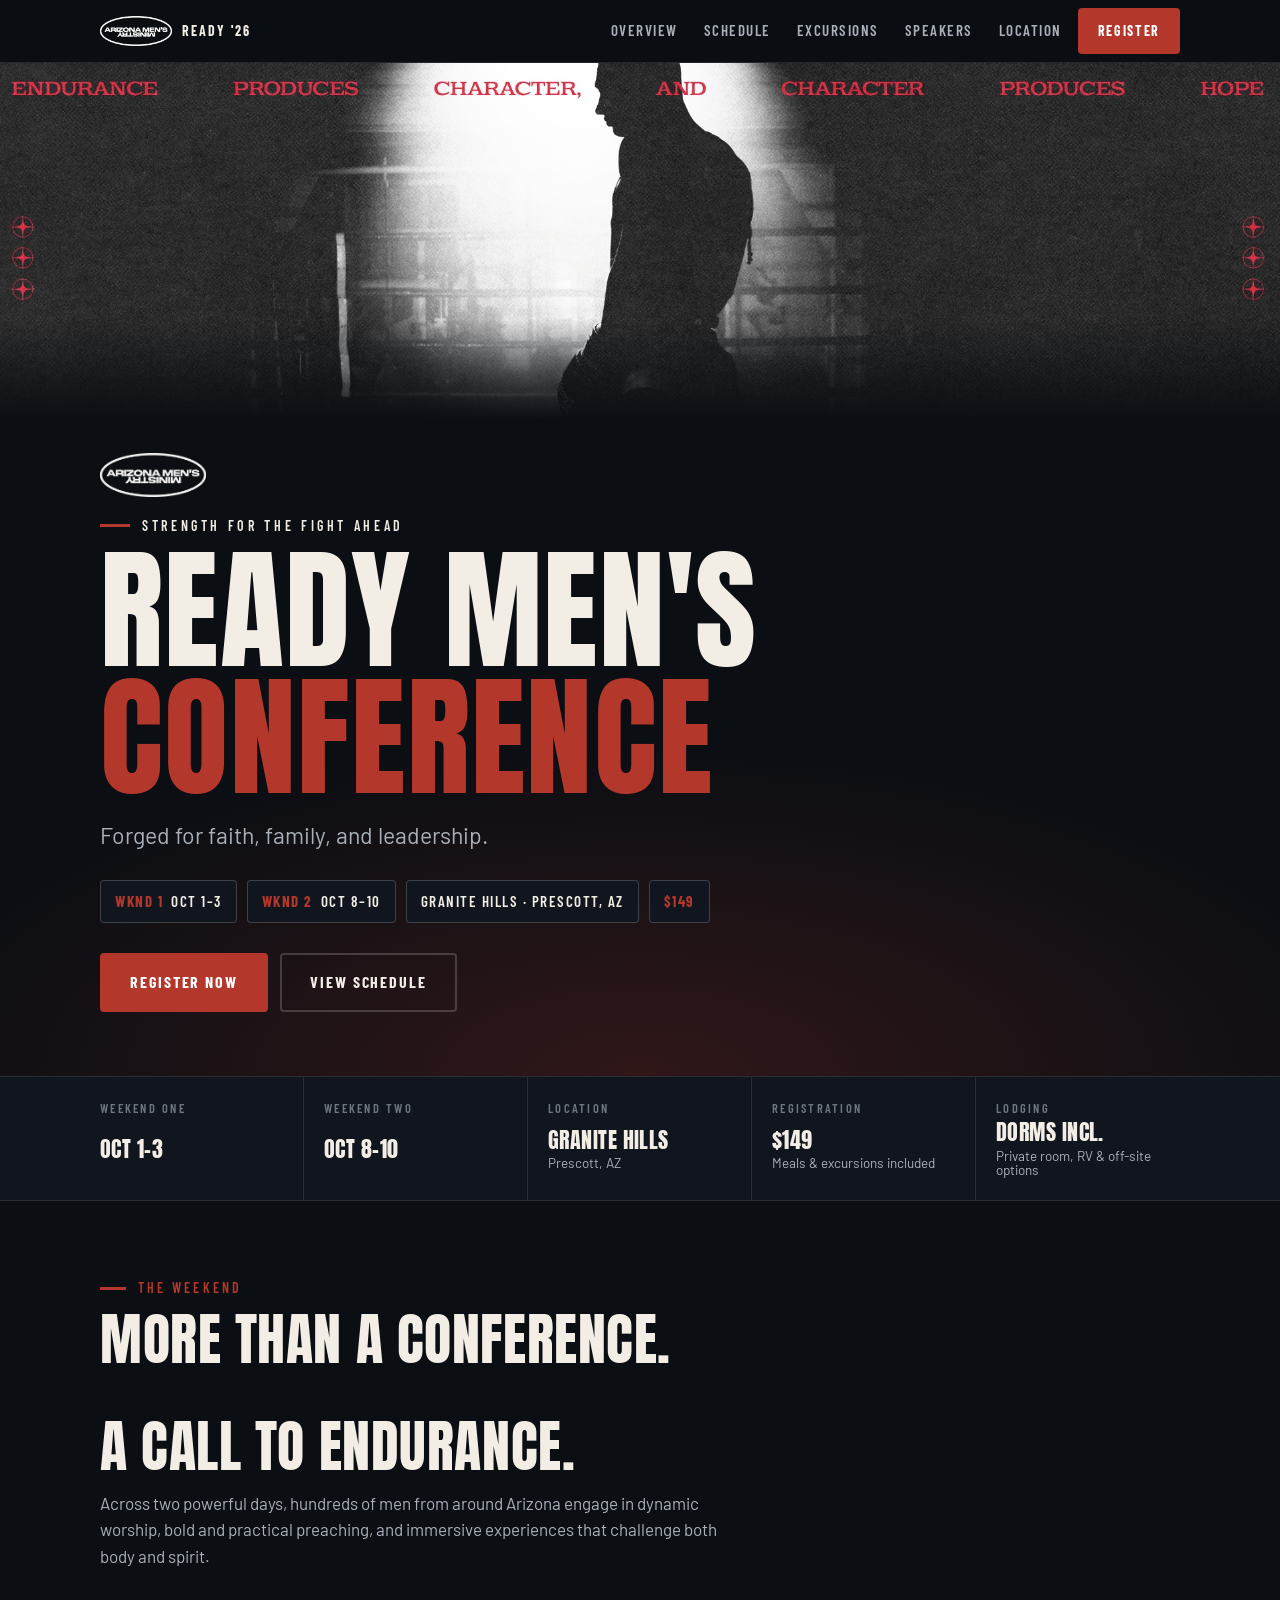
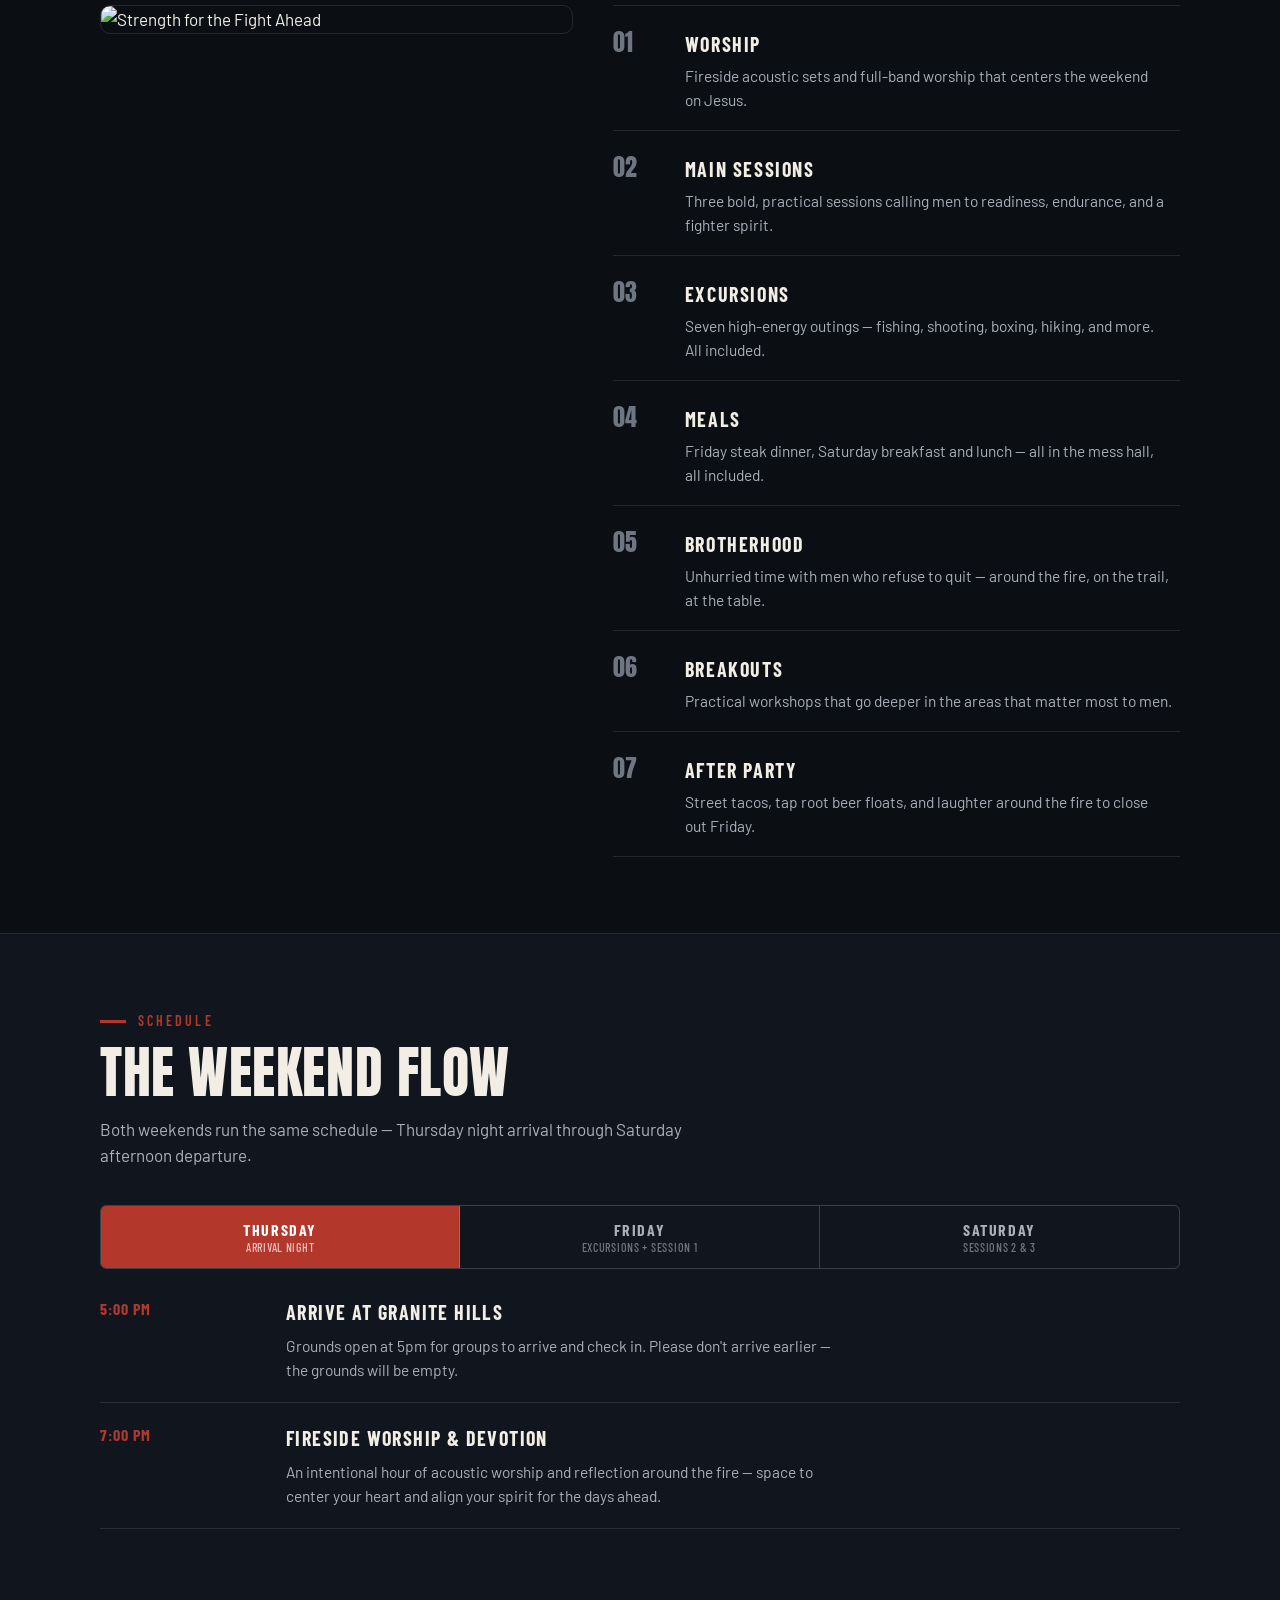
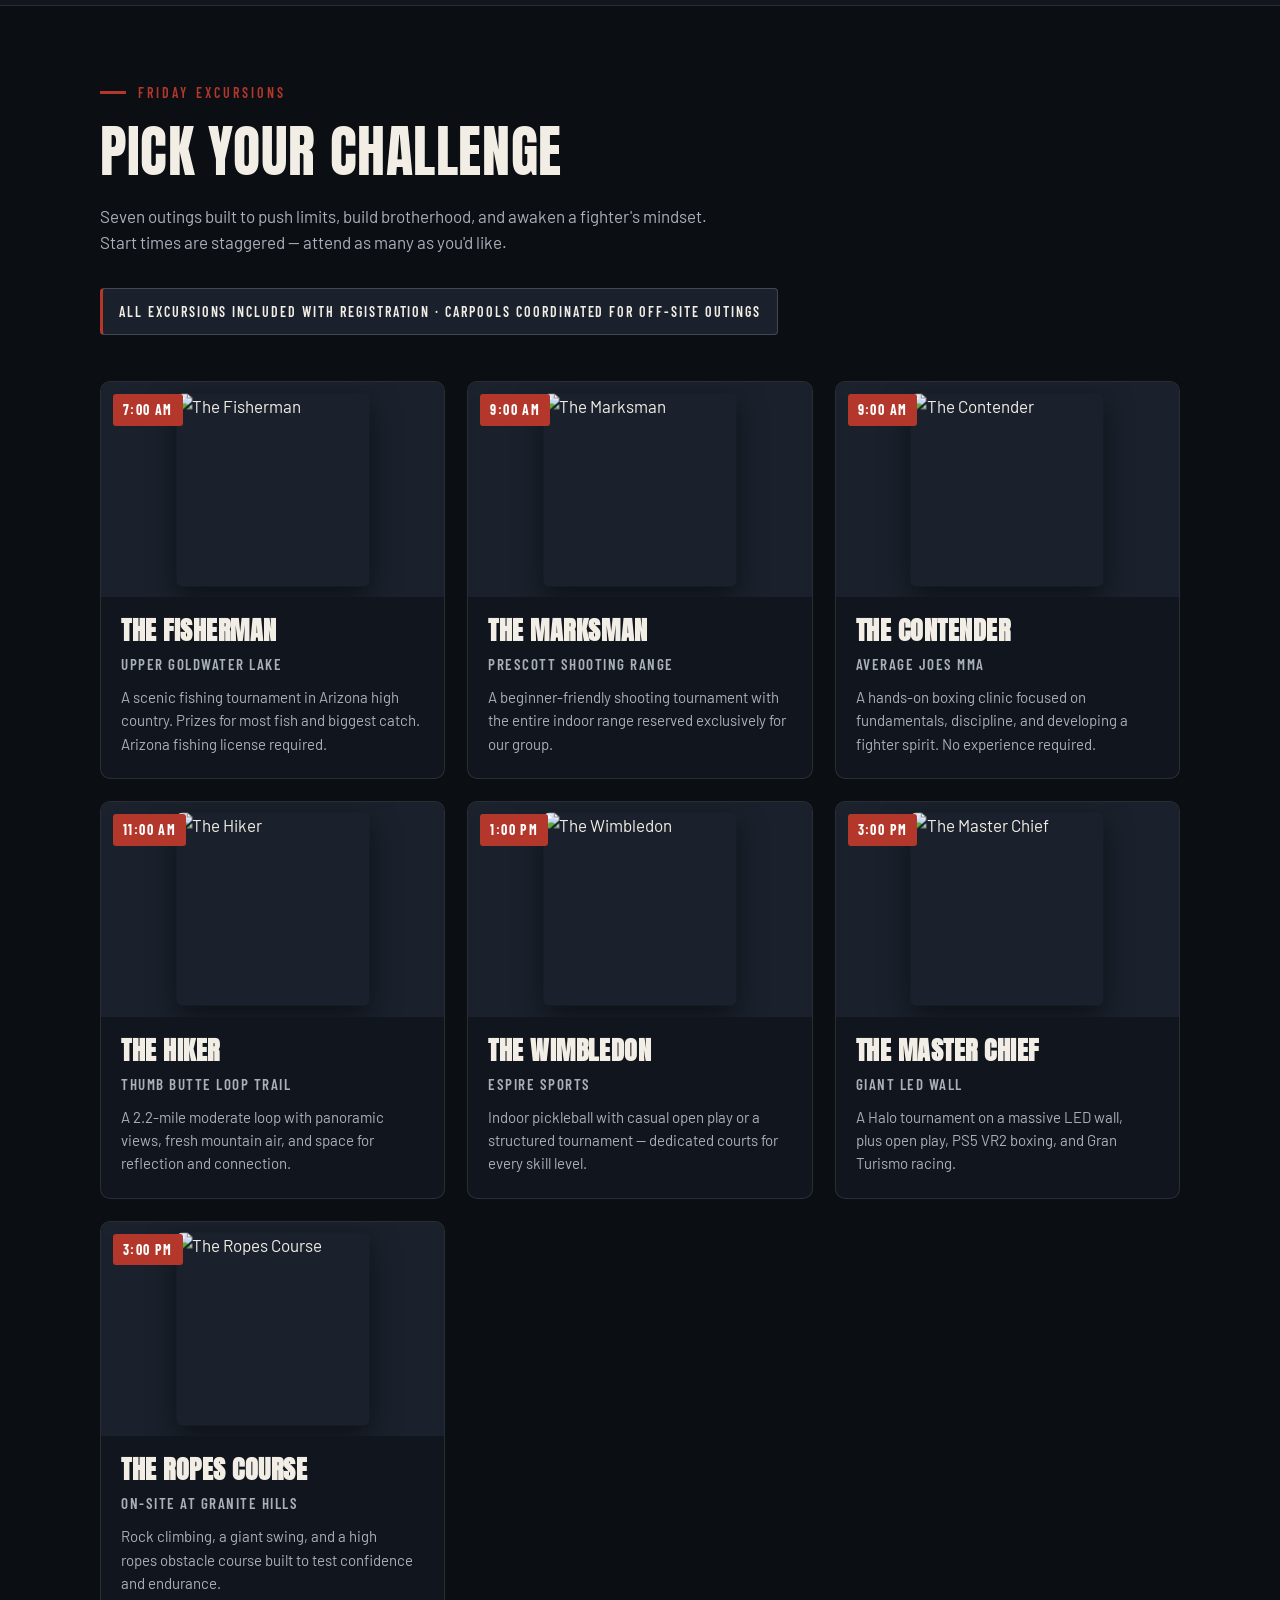
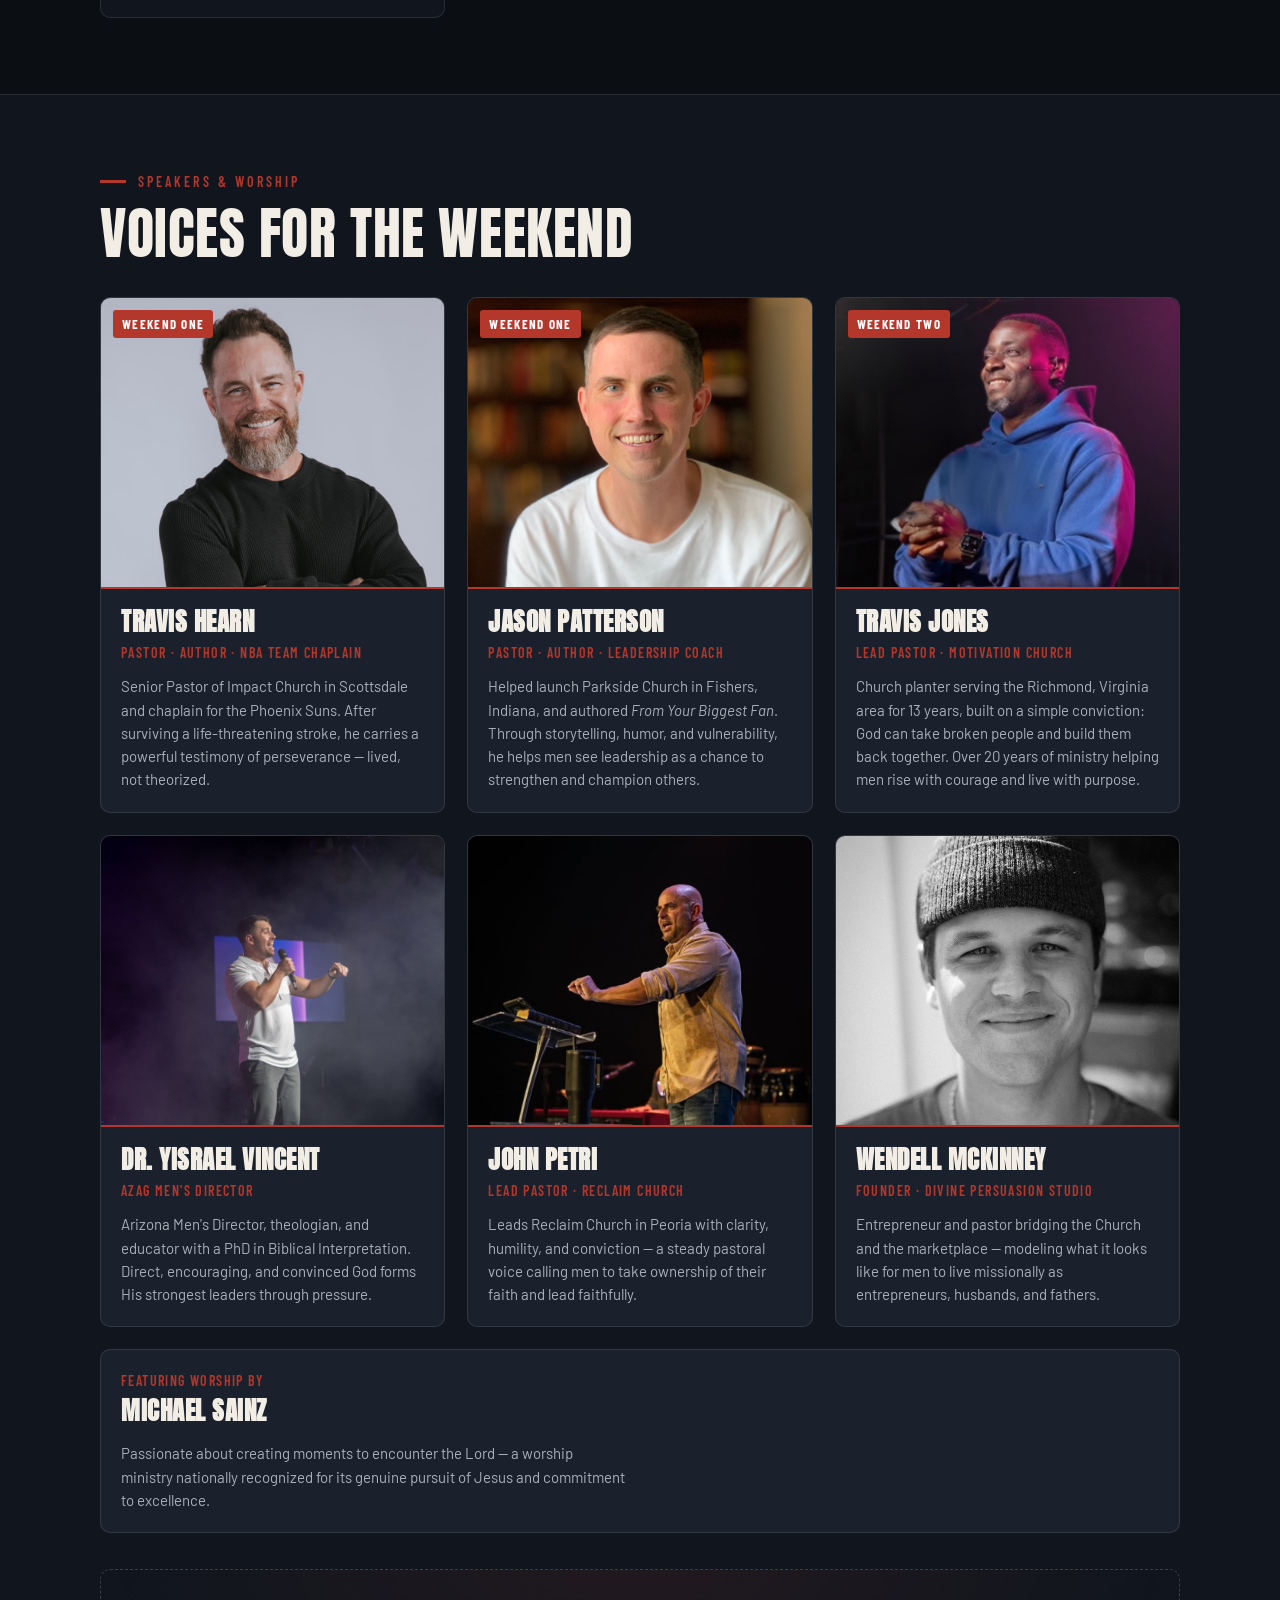
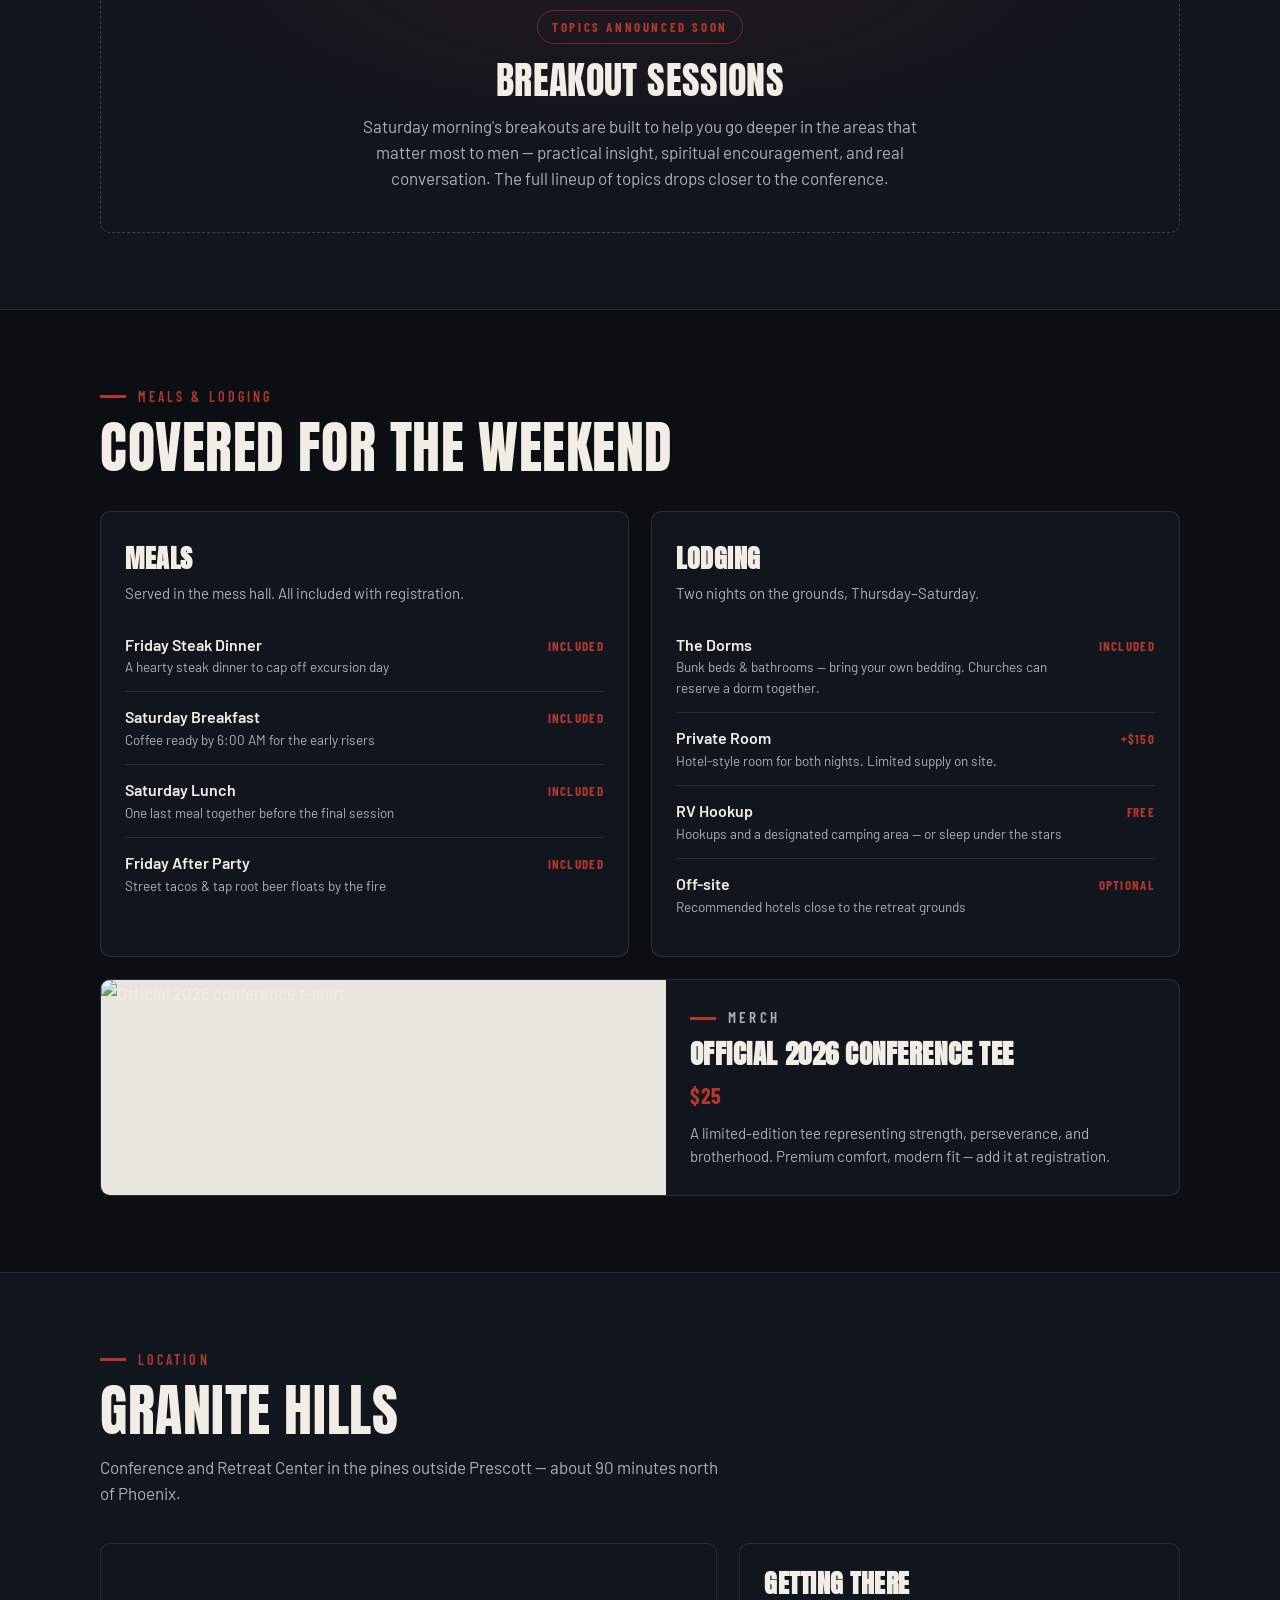
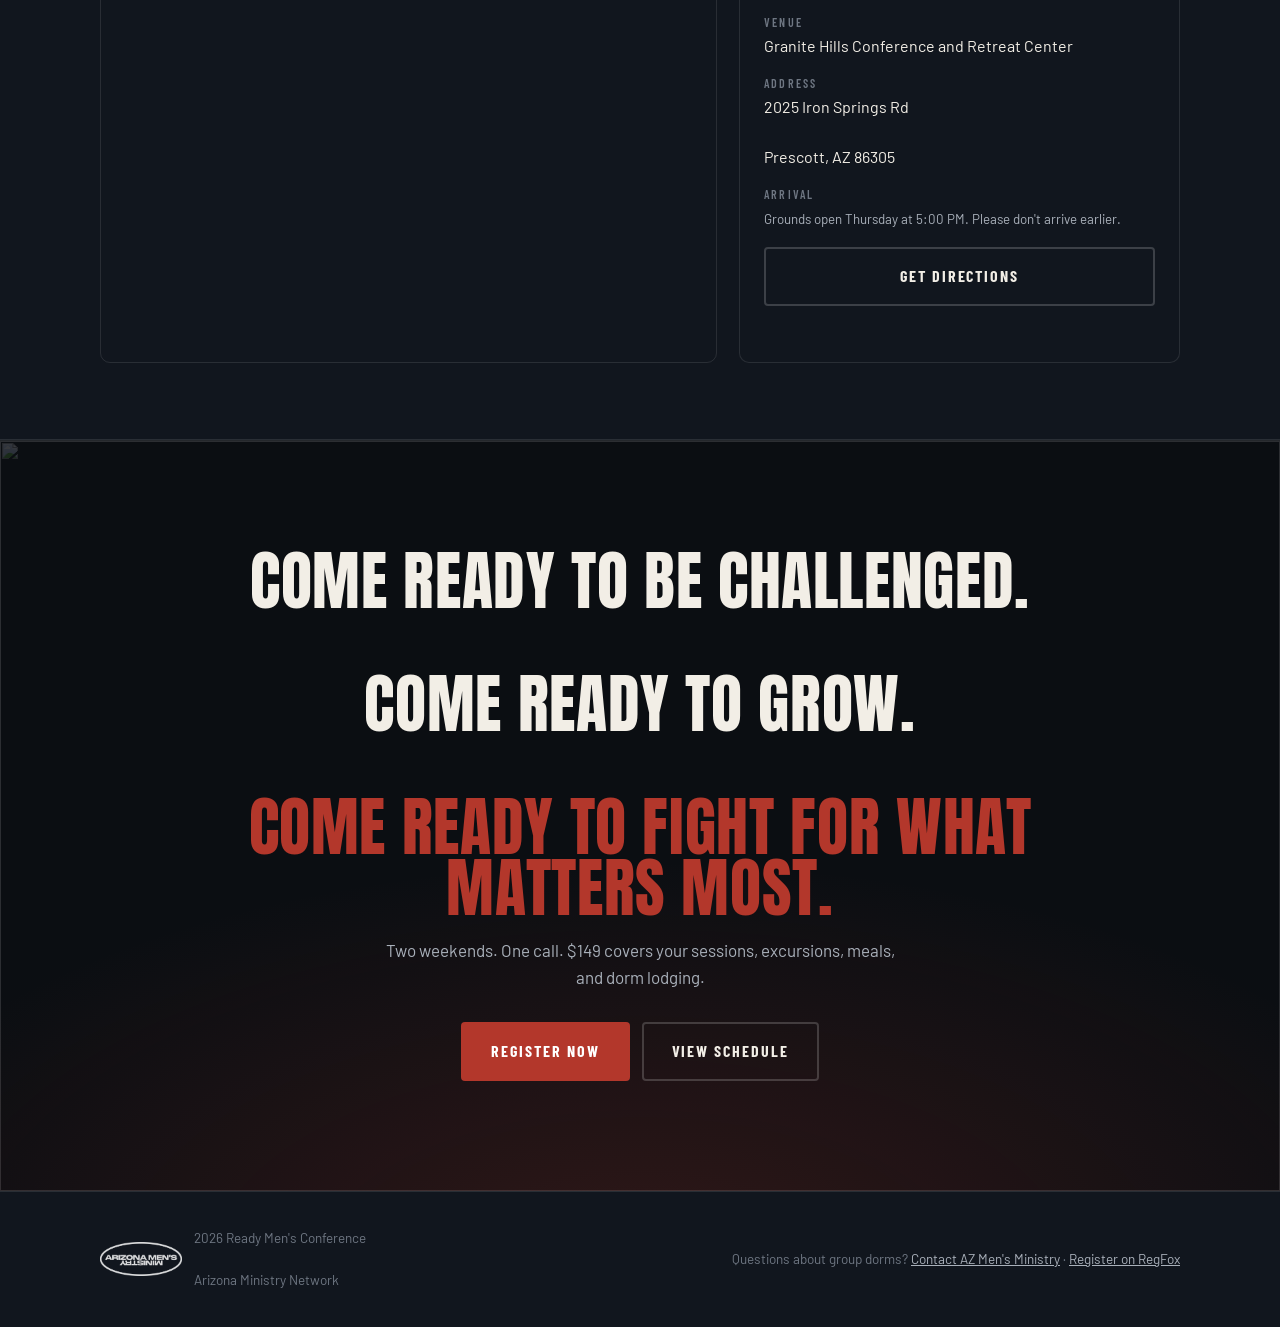
==== index.html @ edfcd1a0 "2026 Ready Men's Conference landing page Co-Authored-By: Claude Fable 5 <noreply@anthropic.com>" ====
<!DOCTYPE html>
<html lang="en" data-display="anton" data-hero="center">
<head>
<meta charset="UTF-8"></meta>
<meta name="viewport" content="width=device-width, initial-scale=1.0"></meta>
<title>2026 Ready Men's Conference</title>
<meta name="description" content="2026 Ready Men's Conference — Forged for faith, family, and leadership. Two weekends at Granite Hills, Prescott AZ: Oct 1–3 and Oct 8–10. $149 covers sessions, excursions, meals, and dorm lodging."></meta>
<meta property="og:title" content="2026 Ready Men's Conference"></meta>
<meta property="og:description" content="Forged for faith, family, and leadership. Two weekends at Granite Hills, Prescott AZ: Oct 1–3 and Oct 8–10. Register for $149."></meta>
<meta property="og:type" content="website"></meta>
<meta property="og:image" content="https://amsyv-ctrl.github.io/ready-conference/assets/hero-slim.jpg"></meta>
<link rel="preconnect" href="https://fonts.googleapis.com"></link>
<link rel="preconnect" href="https://fonts.gstatic.com" crossorigin="anonymous"></link>
<link href="https://fonts.googleapis.com/css2?family=Anton&amp;family=Archivo+Black&amp;family=Barlow:wght@400;500;600;700&amp;family=Barlow+Condensed:wght@500;600;700&amp;display=swap" rel="stylesheet"></link>
<link rel="stylesheet" href="ready.css"></link>
</head>
<body>

<!-- ============ STICKY NAV ============ -->
<header class="nav" id="topnav" data-screen-label="Navigation">
  <div class="nav-inner">
    <a class="nav-brand" href="#top">
      <img src="assets/azmm-logo.png" alt="Arizona Men's Ministry"></img>
      <span>Ready '26</span>
    </a>
    <nav class="nav-links" aria-label="Page sections">
      <a href="#overview">Overview</a>
      <a href="#schedule">Schedule</a>
      <a href="#excursions">Excursions</a>
      <a href="#speakers">Speakers</a>
      <a href="#location">Location</a>
    </nav>
    <a class="btn btn-primary nav-cta" href="https://arizonaministrynetwork.regfox.com/2026-ready-mens-conference" target="_blank" rel="noopener">Register</a>
    <button class="nav-burger" id="burger" aria-label="Menu" aria-expanded="false">
      <span></span><span></span><span></span>
    </button>
  </div>
  <div class="nav-drawer" id="drawer">
    <a href="#overview">Overview</a>
    <a href="#schedule">Schedule</a>
    <a href="#excursions">Excursions</a>
    <a href="#speakers">Speakers</a>
    <a href="#location">Location</a>
    <a href="https://arizonaministrynetwork.regfox.com/2026-ready-mens-conference" target="_blank" rel="noopener">Register Now →</a>
  </div>
</header>

<!-- ============ HERO ============ -->
<section class="hero" id="top" data-screen-label="Hero">
  <div class="hero-banner">
    <img src="assets/hero-slim.jpg" alt="Endurance produces character, and character produces hope"></img>
  </div>
  <div class="hero-inner">
    <img class="hero-badge" src="assets/azmm-logo.png" alt="Arizona Men's Ministry"></img>
    <p class="hero-tagline">Strength for the fight ahead</p>
    <h1 class="display hero-title">Ready Men's <em>Conference</em></h1>
    <p class="hero-sub">Forged for faith, family, and leadership.</p>
    <div class="hero-meta">
      <span class="hero-chip"><strong>WKND 1</strong> Oct 1–3</span>
      <span class="hero-chip"><strong>WKND 2</strong> Oct 8–10</span>
      <span class="hero-chip">Granite Hills · Prescott, AZ</span>
      <span class="hero-chip"><strong>$149</strong></span>
    </div>
    <div class="hero-actions">
      <a class="btn btn-primary" href="https://arizonaministrynetwork.regfox.com/2026-ready-mens-conference" target="_blank" rel="noopener">Register Now</a>
      <a class="btn btn-ghost" href="#schedule">View Schedule</a>
    </div>
  </div>
</section>

<!-- ============ QUICK INFO BAND ============ -->
<section class="info-band" data-screen-label="Quick info">
  <div class="info-grid">
    <div class="info-cell">
      <span class="info-label">Weekend One</span>
      <span class="info-value">Oct 1–3</span>
    </div>
    <div class="info-cell">
      <span class="info-label">Weekend Two</span>
      <span class="info-value">Oct 8–10</span>
    </div>
    <div class="info-cell">
      <span class="info-label">Location</span>
      <span class="info-value">Granite Hills<small>Prescott, AZ</small></span>
    </div>
    <div class="info-cell">
      <span class="info-label">Registration</span>
      <span class="info-value">$149<small>Meals &amp; excursions included</small></span>
    </div>
    <div class="info-cell">
      <span class="info-label">Lodging</span>
      <span class="info-value">Dorms Incl.<small>Private room, RV &amp; off-site options</small></span>
    </div>
  </div>
</section>

<!-- ============ OVERVIEW ============ -->
<section class="section" id="overview" data-screen-label="Weekend overview">
  <p class="eyebrow">The Weekend</p>
  <h2 class="display section-title">More than a conference.<br></br>A call to endurance.</h2>
  <p class="section-lede">Across two powerful days, hundreds of men from around Arizona engage in dynamic worship, bold and practical preaching, and immersive experiences that challenge both body and spirit.</p>
  <div class="overview-grid">
    <figure class="overview-poster reveal" style="margin: 0;">
      <img src="https://cdn.uploads.webconnex.com/17027/4x5%20-5.jpg?1765911945053" alt="Strength for the Fight Ahead"></img>
    </figure>
    <div class="pillar-list reveal">
      <div class="pillar">
        <span class="pillar-num">01</span>
        <div><h3>Worship</h3><p>Fireside acoustic sets and full-band worship that centers the weekend on Jesus.</p></div>
      </div>
      <div class="pillar">
        <span class="pillar-num">02</span>
        <div><h3>Main Sessions</h3><p>Three bold, practical sessions calling men to readiness, endurance, and a fighter spirit.</p></div>
      </div>
      <div class="pillar">
        <span class="pillar-num">03</span>
        <div><h3>Excursions</h3><p>Seven high-energy outings — fishing, shooting, boxing, hiking, and more. All included.</p></div>
      </div>
      <div class="pillar">
        <span class="pillar-num">04</span>
        <div><h3>Meals</h3><p>Friday steak dinner, Saturday breakfast and lunch — all in the mess hall, all included.</p></div>
      </div>
      <div class="pillar">
        <span class="pillar-num">05</span>
        <div><h3>Brotherhood</h3><p>Unhurried time with men who refuse to quit — around the fire, on the trail, at the table.</p></div>
      </div>
      <div class="pillar">
        <span class="pillar-num">06</span>
        <div><h3>Breakouts</h3><p>Practical workshops that go deeper in the areas that matter most to men.</p></div>
      </div>
      <div class="pillar">
        <span class="pillar-num">07</span>
        <div><h3>After Party</h3><p>Street tacos, tap root beer floats, and laughter around the fire to close out Friday.</p></div>
      </div>
    </div>
  </div>
</section>

<!-- ============ SCHEDULE ============ -->
<div class="section-alt">
  <section class="section" id="schedule" data-screen-label="Schedule">
    <p class="eyebrow">Schedule</p>
    <h2 class="display section-title">The weekend flow</h2>
    <p class="section-lede">Both weekends run the same schedule — Thursday night arrival through Saturday afternoon departure.</p>

    <div class="day-tabs" role="tablist" aria-label="Conference days">
      <button class="day-tab" role="tab" aria-selected="true" data-day="thu">Thursday<small>Arrival night</small></button>
      <button class="day-tab" role="tab" aria-selected="false" data-day="fri">Friday<small>Excursions + Session 1</small></button>
      <button class="day-tab" role="tab" aria-selected="false" data-day="sat">Saturday<small>Sessions 2 &amp; 3</small></button>
    </div>

    <div class="day-panel active" data-day-panel="thu" role="tabpanel">
      <div class="sched-row">
        <span class="sched-time">5:00 PM</span>
        <div>
          <h3>Arrive at Granite Hills</h3>
          <p>Grounds open at 5pm for groups to arrive and check in. Please don't arrive earlier — the grounds will be empty.</p>
        </div>
      </div>
      <div class="sched-row">
        <span class="sched-time">7:00 PM</span>
        <div>
          <h3>Fireside Worship &amp; Devotion</h3>
          <p>An intentional hour of acoustic worship and reflection around the fire — space to center your heart and align your spirit for the days ahead.</p>
        </div>
      </div>
    </div>

    <div class="day-panel" data-day-panel="fri" role="tabpanel">
      <div class="sched-row">
        <span class="sched-time">7:00 AM –<br></br>5:00 PM</span>
        <div>
          <h3>Excursions<span class="sched-flag">7 to choose from</span></h3>
          <p>Fishing, shooting, boxing, hiking, pickleball, Halo, and a ropes course — staggered throughout the day so you can stack as many as you'd like. <a href="#excursions" style="color: var(--accent);">See the full lineup ↓</a></p>
        </div>
      </div>
      <div class="sched-row">
        <span class="sched-time">5:00 – 6:45 PM</span>
        <div>
          <h3>Dinner<span class="sched-flag">Steak night</span></h3>
          <p>A hearty steak dinner in the mess hall to cap off the day. Included with registration.</p>
        </div>
      </div>
      <div class="sched-row">
        <span class="sched-time">7:00 – 9:00 PM</span>
        <div>
          <h3>Main Session One</h3>
          <p>A powerful opening message from Dr. Yisrael Vincent, Arizona's Men's Director — setting the tone for readiness, endurance, and disciplined leadership.</p>
        </div>
      </div>
      <div class="sched-row">
        <span class="sched-time">9:00 – 10:00 PM</span>
        <div>
          <h3>After Party</h3>
          <p>Fresh street tacos, tap root beer floats, and unhurried time around the fire to relax, laugh, and strengthen brotherhood.</p>
        </div>
      </div>
    </div>

    <div class="day-panel" data-day-panel="sat" role="tabpanel">
      <div class="sched-row">
        <span class="sched-time">7:00 AM</span>
        <div>
          <h3>Men's Minute Bible Study</h3>
          <p>A live gathering of the monthly statewide men's Bible study, led by Rick Casto, Arizona Men's Missionary. Coffee's ready by 6:00 AM.</p>
        </div>
      </div>
      <div class="sched-row">
        <span class="sched-time">7:00 – 8:45 AM</span>
        <div>
          <h3>Breakfast</h3>
          <p>A hearty breakfast in the mess hall — fuel up and connect before the day ahead. Included.</p>
        </div>
      </div>
      <div class="sched-row">
        <span class="sched-time">9:00 – 10:30 AM</span>
        <div>
          <h3>Main Session Two</h3>
          <p>In the sanctuary with one of our guest speakers. Speaker details coming soon.</p>
        </div>
      </div>
      <div class="sched-row">
        <span class="sched-time">10:45 AM – Noon</span>
        <div>
          <h3>Breakout Sessions</h3>
          <p>Go deeper in the areas that matter most — practical insight, spiritual encouragement, and real conversation. Topics announced soon.</p>
        </div>
      </div>
      <div class="sched-row">
        <span class="sched-time">Noon – 1:00 PM</span>
        <div>
          <h3>Lunch</h3>
          <p>One last meal together in the mess hall before the final session. Included.</p>
        </div>
      </div>
      <div class="sched-row">
        <span class="sched-time">1:15 – 2:45 PM</span>
        <div>
          <h3>Main Session Three</h3>
          <p>The final session wraps up the conference with a powerful word. Speaker details coming soon.</p>
        </div>
      </div>
      <div class="sched-row">
        <span class="sched-time">3:00 PM</span>
        <div>
          <h3>Departure</h3>
          <p>Wrapped by 3:00 PM — plenty of time to hit the road and be home for dinner.</p>
        </div>
      </div>
    </div>
  </section>
</div>

<!-- ============ EXCURSIONS ============ -->
<section class="section" id="excursions" data-screen-label="Excursions">
  <div class="exc-header">
    <p class="eyebrow">Friday Excursions</p>
    <h2 class="display section-title">Pick your challenge</h2>
    <p class="section-lede">Seven outings built to push limits, build brotherhood, and awaken a fighter's mindset. Start times are staggered — attend as many as you'd like.</p>
    <p class="exc-note">All excursions included with registration · Carpools coordinated for off-site outings</p>
  </div>
  <div class="exc-grid">
    <article class="exc-card reveal">
      <div class="exc-media">
        <img class="exc-bg" src="https://cdn.uploads.webconnex.com/17027/3%20%281%29.png" alt="" aria-hidden="true"></img>
        <img class="exc-fg" src="https://cdn.uploads.webconnex.com/17027/3%20%281%29.png" alt="The Fisherman" loading="lazy"></img>
        <span class="exc-time">7:00 AM</span>
      </div>
      <div class="exc-body">
        <h3>The Fisherman</h3>
        <p class="exc-loc">Upper Goldwater Lake</p>
        <p>A scenic fishing tournament in Arizona high country. Prizes for most fish and biggest catch. Arizona fishing license required.</p>
      </div>
    </article>
    <article class="exc-card reveal">
      <div class="exc-media">
        <img class="exc-bg" src="https://cdn.uploads.webconnex.com/17027/2%20%285%29.png" alt="" aria-hidden="true"></img>
        <img class="exc-fg" src="https://cdn.uploads.webconnex.com/17027/2%20%285%29.png" alt="The Marksman" loading="lazy"></img>
        <span class="exc-time">9:00 AM</span>
      </div>
      <div class="exc-body">
        <h3>The Marksman</h3>
        <p class="exc-loc">Prescott Shooting Range</p>
        <p>A beginner-friendly shooting tournament with the entire indoor range reserved exclusively for our group.</p>
      </div>
    </article>
    <article class="exc-card reveal">
      <div class="exc-media">
        <img class="exc-bg" src="https://cdn.uploads.webconnex.com/17027/1%20%283%29.png" alt="" aria-hidden="true"></img>
        <img class="exc-fg" src="https://cdn.uploads.webconnex.com/17027/1%20%283%29.png" alt="The Contender" loading="lazy"></img>
        <span class="exc-time">9:00 AM</span>
      </div>
      <div class="exc-body">
        <h3>The Contender</h3>
        <p class="exc-loc">Average Joes MMA</p>
        <p>A hands-on boxing clinic focused on fundamentals, discipline, and developing a fighter spirit. No experience required.</p>
      </div>
    </article>
    <article class="exc-card reveal">
      <div class="exc-media">
        <img class="exc-bg" src="https://cdn.uploads.webconnex.com/17027/7.png" alt="" aria-hidden="true"></img>
        <img class="exc-fg" src="https://cdn.uploads.webconnex.com/17027/7.png" alt="The Hiker" loading="lazy"></img>
        <span class="exc-time">11:00 AM</span>
      </div>
      <div class="exc-body">
        <h3>The Hiker</h3>
        <p class="exc-loc">Thumb Butte Loop Trail</p>
        <p>A 2.2-mile moderate loop with panoramic views, fresh mountain air, and space for reflection and connection.</p>
      </div>
    </article>
    <article class="exc-card reveal">
      <div class="exc-media">
        <img class="exc-bg" src="https://cdn.uploads.webconnex.com/17027/6.png" alt="" aria-hidden="true"></img>
        <img class="exc-fg" src="https://cdn.uploads.webconnex.com/17027/6.png" alt="The Wimbledon" loading="lazy"></img>
        <span class="exc-time">1:00 PM</span>
      </div>
      <div class="exc-body">
        <h3>The Wimbledon</h3>
        <p class="exc-loc">Espire Sports</p>
        <p>Indoor pickleball with casual open play or a structured tournament — dedicated courts for every skill level.</p>
      </div>
    </article>
    <article class="exc-card reveal">
      <div class="exc-media">
        <img class="exc-bg" src="https://cdn.uploads.webconnex.com/17027/5.png" alt="" aria-hidden="true"></img>
        <img class="exc-fg" src="https://cdn.uploads.webconnex.com/17027/5.png" alt="The Master Chief" loading="lazy"></img>
        <span class="exc-time">3:00 PM</span>
      </div>
      <div class="exc-body">
        <h3>The Master Chief</h3>
        <p class="exc-loc">Giant LED Wall</p>
        <p>A Halo tournament on a massive LED wall, plus open play, PS5 VR2 boxing, and Gran Turismo racing.</p>
      </div>
    </article>
    <article class="exc-card reveal">
      <div class="exc-media">
        <img class="exc-bg" src="https://cdn.uploads.webconnex.com/17027/4.png" alt="" aria-hidden="true"></img>
        <img class="exc-fg" src="https://cdn.uploads.webconnex.com/17027/4.png" alt="The Ropes Course" loading="lazy"></img>
        <span class="exc-time">3:00 PM</span>
      </div>
      <div class="exc-body">
        <h3>The Ropes Course</h3>
        <p class="exc-loc">On-site at Granite Hills</p>
        <p>Rock climbing, a giant swing, and a high ropes obstacle course built to test confidence and endurance.</p>
      </div>
    </article>
  </div>
</section>

<!-- ============ SPEAKERS ============ -->
<div class="section-alt">
  <section class="section" id="speakers" data-screen-label="Speakers">
    <p class="eyebrow">Speakers &amp; Worship</p>
    <h2 class="display section-title">Voices for the weekend</h2>
    <div class="speaker-grid">
      <article class="speaker-card reveal">
        <div class="speaker-photo">
          <img src="assets/speakers/travis-hearn.jpg" alt="Travis Hearn" style="object-position: center 25%;" loading="lazy"></img>
          <span class="speaker-week">Weekend One</span>
        </div>
        <div class="speaker-body">
          <h3>Travis Hearn</h3>
          <p class="speaker-role">Pastor · Author · NBA Team Chaplain</p>
          <p class="speaker-bio">Senior Pastor of Impact Church in Scottsdale and chaplain for the Phoenix Suns. After surviving a life-threatening stroke, he carries a powerful testimony of perseverance — lived, not theorized.</p>
        </div>
      </article>
      <article class="speaker-card reveal">
        <div class="speaker-photo">
          <img src="assets/speakers/jason-patterson.jpg" alt="Jason Patterson" style="object-position: center 22%;" loading="lazy"></img>
          <span class="speaker-week">Weekend One</span>
        </div>
        <div class="speaker-body">
          <h3>Jason Patterson</h3>
          <p class="speaker-role">Pastor · Author · Leadership Coach</p>
          <p class="speaker-bio">Helped launch Parkside Church in Fishers, Indiana, and authored <em>From Your Biggest Fan</em>. Through storytelling, humor, and vulnerability, he helps men see leadership as a chance to strengthen and champion others.</p>
        </div>
      </article>
      <article class="speaker-card reveal">
        <div class="speaker-photo">
          <img src="assets/speakers/travis-jones.jpg" alt="Travis Jones" style="object-position: center 15%;" loading="lazy"></img>
          <span class="speaker-week">Weekend Two</span>
        </div>
        <div class="speaker-body">
          <h3>Travis Jones</h3>
          <p class="speaker-role">Lead Pastor · Motivation Church</p>
          <p class="speaker-bio">Church planter serving the Richmond, Virginia area for 13 years, built on a simple conviction: God can take broken people and build them back together. Over 20 years of ministry helping men rise with courage and live with purpose.</p>
        </div>
      </article>
      <article class="speaker-card reveal">
        <div class="speaker-photo">
          <img src="assets/speakers/yisrael-vincent.jpg" alt="Dr. Yisrael Vincent" style="object-position: center 25%;" loading="lazy"></img>
        </div>
        <div class="speaker-body">
          <h3>Dr. Yisrael Vincent</h3>
          <p class="speaker-role">AZAG Men's Director</p>
          <p class="speaker-bio">Arizona Men's Director, theologian, and educator with a PhD in Biblical Interpretation. Direct, encouraging, and convinced God forms His strongest leaders through pressure.</p>
        </div>
      </article>
      <article class="speaker-card reveal">
        <div class="speaker-photo">
          <img src="assets/speakers/john-petri.jpg" alt="John Petri" style="object-position: center 12%;" loading="lazy"></img>
        </div>
        <div class="speaker-body">
          <h3>John Petri</h3>
          <p class="speaker-role">Lead Pastor · Reclaim Church</p>
          <p class="speaker-bio">Leads Reclaim Church in Peoria with clarity, humility, and conviction — a steady pastoral voice calling men to take ownership of their faith and lead faithfully.</p>
        </div>
      </article>
      <article class="speaker-card reveal">
        <div class="speaker-photo">
          <img src="assets/speakers/wendell-mckinney.jpg" alt="Wendell McKinney" style="object-position: center 28%;" loading="lazy"></img>
        </div>
        <div class="speaker-body">
          <h3>Wendell McKinney</h3>
          <p class="speaker-role">Founder · Divine Persuasion Studio</p>
          <p class="speaker-bio">Entrepreneur and pastor bridging the Church and the marketplace — modeling what it looks like for men to live missionally as entrepreneurs, husbands, and fathers.</p>
        </div>
      </article>
    </div>
    <div class="speaker-grid" style="grid-template-columns: 1fr; margin-top: 22px;">
      <article class="speaker-card reveal" style="display: grid;">
        <div class="speaker-body" style="display: grid; gap: 6px;">
          <p class="speaker-role" style="margin: 0;">Featuring Worship By</p>
          <h3>Michael Sainz</h3>
          <p class="speaker-bio" style="max-width: 64ch;">Passionate about creating moments to encounter the Lord — a worship ministry nationally recognized for its genuine pursuit of Jesus and commitment to excellence.</p>
        </div>
      </article>
    </div>

    <!-- breakouts -->
    <div class="breakouts reveal" id="breakouts" data-screen-label="Breakouts">
      <span class="coming">Topics announced soon</span>
      <h3 class="display">Breakout Sessions</h3>
      <p>Saturday morning's breakouts are built to help you go deeper in the areas that matter most to men — practical insight, spiritual encouragement, and real conversation. The full lineup of topics drops closer to the conference.</p>
    </div>
  </section>
</div>

<!-- ============ MEALS & LODGING ============ -->
<section class="section" id="lodging" data-screen-label="Meals and lodging">
  <p class="eyebrow">Meals &amp; Lodging</p>
  <h2 class="display section-title">Covered for the weekend</h2>
  <div class="ml-grid">
    <div class="ml-card reveal">
      <h3>Meals</h3>
      <p>Served in the mess hall. All included with registration.</p>
      <ul class="ml-list">
        <li><span class="item">Friday Steak Dinner<small>A hearty steak dinner to cap off excursion day</small></span><span class="ml-tag">Included</span></li>
        <li><span class="item">Saturday Breakfast<small>Coffee ready by 6:00 AM for the early risers</small></span><span class="ml-tag">Included</span></li>
        <li><span class="item">Saturday Lunch<small>One last meal together before the final session</small></span><span class="ml-tag">Included</span></li>
        <li><span class="item">Friday After Party<small>Street tacos &amp; tap root beer floats by the fire</small></span><span class="ml-tag">Included</span></li>
      </ul>
    </div>
    <div class="ml-card reveal">
      <h3>Lodging</h3>
      <p>Two nights on the grounds, Thursday–Saturday.</p>
      <ul class="ml-list">
        <li><span class="item">The Dorms<small>Bunk beds &amp; bathrooms — bring your own bedding. Churches can reserve a dorm together.</small></span><span class="ml-tag">Included</span></li>
        <li><span class="item">Private Room<small>Hotel-style room for both nights. Limited supply on site.</small></span><span class="ml-tag">+$150</span></li>
        <li><span class="item">RV Hookup<small>Hookups and a designated camping area — or sleep under the stars</small></span><span class="ml-tag">Free</span></li>
        <li><span class="item">Off-site<small>Recommended hotels close to the retreat grounds</small></span><span class="ml-tag">Optional</span></li>
      </ul>
    </div>
  </div>

  <!-- merch -->
  <div class="merch reveal" id="merch" data-screen-label="Merchandise">
    <div class="merch-media">
      <img src="https://cdn.uploads.webconnex.com/17027/ready%20conference%20t-shirt%20v2.jpg" alt="Official 2026 conference t-shirt" loading="lazy"></img>
    </div>
    <div class="merch-body">
      <p class="eyebrow" style="margin-bottom: 0;">Merch</p>
      <h3>Official 2026 Conference Tee</h3>
      <span class="merch-price">$25</span>
      <p>A limited-edition tee representing strength, perseverance, and brotherhood. Premium comfort, modern fit — add it at registration.</p>
    </div>
  </div>
</section>

<!-- ============ LOCATION ============ -->
<div class="section-alt">
  <section class="section" id="location" data-screen-label="Location">
    <p class="eyebrow">Location</p>
    <h2 class="display section-title">Granite Hills</h2>
    <p class="section-lede">Conference and Retreat Center in the pines outside Prescott — about 90 minutes north of Phoenix.</p>
    <div class="loc-grid">
      <div class="loc-map reveal">
        <iframe title="Map to Granite Hills Conference and Retreat Center" src="https://maps.google.com/maps?q=Granite%20Hills%20Conference%20and%20Retreat%20Center%2C%202025%20Iron%20Springs%20Rd%2C%20Prescott%2C%20AZ%2086305&amp;z=12&amp;ie=UTF8&amp;output=embed" loading="lazy"></iframe>
      </div>
      <div class="loc-card reveal">
        <h3>Getting There</h3>
        <div class="loc-line">
          <span class="info-label">Venue</span>
          <p>Granite Hills Conference and Retreat Center</p>
        </div>
        <div class="loc-line">
          <span class="info-label">Address</span>
          <p>2025 Iron Springs Rd<br></br>Prescott, AZ 86305</p>
        </div>
        <div class="loc-line">
          <span class="info-label">Arrival</span>
          <p><small>Grounds open Thursday at 5:00 PM. Please don't arrive earlier.</small></p>
        </div>
        <a class="btn btn-ghost" href="https://maps.google.com?daddr=2025%20Iron%20Springs%20Rd%2C%20Prescott%20AZ%2086305%20US" target="_blank" rel="noopener">Get Directions</a>
      </div>
    </div>
  </section>
</div>

<!-- ============ FINAL CTA ============ -->
<section class="cta" id="register" data-screen-label="Final CTA">
  <div class="cta-bg">
    <img src="https://cdn.uploads.webconnex.com/17027/16x9%20-1.jpg?1766080478012" alt="" loading="lazy"></img>
  </div>
  <div class="cta-scrim"></div>
  <div class="cta-inner">
    <h2 class="display">Come ready to be challenged.<br></br>Come ready to grow.<br></br><em>Come ready to fight for what matters most.</em></h2>
    <p class="cta-sub">Two weekends. One call. $149 covers your sessions, excursions, meals, and dorm lodging.</p>
    <div class="cta-actions">
      <a class="btn btn-primary" href="https://arizonaministrynetwork.regfox.com/2026-ready-mens-conference" target="_blank" rel="noopener">Register Now</a>
      <a class="btn btn-ghost" href="#schedule">View Schedule</a>
    </div>
  </div>
</section>

<!-- ============ FOOTER ============ -->
<footer class="footer" data-screen-label="Footer">
  <div class="footer-inner">
    <div class="footer-brand">
      <img src="assets/azmm-logo.png" alt="Arizona Men's Ministry"></img>
      <p>2026 Ready Men's Conference<br></br>Arizona Ministry Network</p>
    </div>
    <p>Questions about group dorms? <a href="mailto:yvincent@azag.org">Contact AZ Men's Ministry</a> · <a href="https://arizonaministrynetwork.regfox.com/2026-ready-mens-conference" target="_blank" rel="noopener">Register on RegFox</a></p>
  </div>
</footer>

<script>
// ----- mobile nav -----
var burger = document.getElementById('burger');
var topnav = document.getElementById('topnav');
burger.addEventListener('click', function () {
  var open = topnav.classList.toggle('menu-open');
  burger.setAttribute('aria-expanded', open ? 'true' : 'false');
});
document.querySelectorAll('.nav-drawer a').forEach(function (a) {
  a.addEventListener('click', function () {
    topnav.classList.remove('menu-open');
    burger.setAttribute('aria-expanded', 'false');
  });
});

// ----- schedule tabs -----
document.querySelectorAll('.day-tab').forEach(function (tab) {
  tab.addEventListener('click', function () {
    document.querySelectorAll('.day-tab').forEach(function (t) { t.setAttribute('aria-selected', 'false'); });
    tab.setAttribute('aria-selected', 'true');
    var day = tab.getAttribute('data-day');
    document.querySelectorAll('.day-panel').forEach(function (p) {
      p.classList.toggle('active', p.getAttribute('data-day-panel') === day);
    });
  });
});

// ----- reveal on scroll (fail-safe) -----
// Content starts VISIBLE. Only after the observer proves it delivers
// callbacks (first entry batch) do we opt in to the hidden/animated
// state via html.io-ok — so content can never be stuck invisible.
if ('IntersectionObserver' in window) {
  var io = new IntersectionObserver(function (entries) {
    document.documentElement.classList.add('io-ok');
    entries.forEach(function (e) {
      if (e.isIntersecting) { e.target.classList.add('in'); io.unobserve(e.target); }
    });
  }, { threshold: 0.12 });
  document.querySelectorAll('.reveal').forEach(function (el) { io.observe(el); });
}
</script>

</body>
</html>
---- ready.css ----
/* ============================================================
   2026 Ready Men's Conference — landing page styles
   Mobile-first. Dark charcoal/navy base, warm ember accent.
   Display: Anton (condensed athletic block) / alt Archivo Black
   ============================================================ */

:root {
  --accent: #b3372b;
  --accent-ink: #ffffff;
  --accent-deep: color-mix(in oklab, var(--accent), black 22%);
  --accent-glow: color-mix(in oklab, var(--accent), transparent 78%);

  --bg: #0b0e13;
  --bg-2: #11161e;
  --bg-3: #1a212c;
  --line: rgba(255, 255, 255, 0.10);
  --line-strong: rgba(255, 255, 255, 0.18);
  --ink: #f2eee6;
  --muted: #a9b0ba;
  --faint: #6e7682;

  --font-display: 'Anton', 'Arial Narrow', sans-serif;
  --font-cond: 'Barlow Condensed', 'Arial Narrow', sans-serif;
  --font-body: 'Barlow', 'Helvetica Neue', sans-serif;

  --display-tracking: 0.01em;
  --maxw: 1120px;
  --pad: 20px;
  --radius: 10px;
}

html[data-display="archivo"] {
  --font-display: 'Archivo Black', 'Arial Black', sans-serif;
  --display-tracking: -0.01em;
}

* { box-sizing: border-box; }
html { scroll-behavior: smooth; }
body {
  margin: 0;
  background: var(--bg);
  color: var(--ink);
  font-family: var(--font-body);
  font-size: 17px;
  line-height: 1.55;
  -webkit-font-smoothing: antialiased;
  text-rendering: optimizeLegibility;
}

img { max-width: 100%; display: block; }
a { color: inherit; }
p { text-wrap: pretty; }

::selection { background: var(--accent); color: var(--accent-ink); }

/* ---------- type helpers ---------- */
.display {
  font-family: var(--font-display);
  font-weight: 400;
  text-transform: uppercase;
  letter-spacing: var(--display-tracking);
  line-height: 0.96;
  margin: 0;
}
html[data-display="archivo"] .display { line-height: 1.02; }

.eyebrow {
  font-family: var(--font-cond);
  font-weight: 600;
  text-transform: uppercase;
  letter-spacing: 0.22em;
  font-size: 14px;
  color: var(--accent);
  display: flex;
  align-items: center;
  gap: 12px;
  margin: 0 0 14px;
}
.eyebrow::before {
  content: "";
  width: 26px;
  height: 3px;
  background: var(--accent);
  flex: none;
}

.section-title { font-size: clamp(34px, 6vw, 56px); }
.section-lede {
  color: var(--muted);
  max-width: 640px;
  margin: 16px 0 0;
  font-size: 17px;
}

/* ---------- buttons ---------- */
.btn {
  display: inline-flex;
  align-items: center;
  justify-content: center;
  gap: 10px;
  font-family: var(--font-cond);
  font-weight: 700;
  text-transform: uppercase;
  letter-spacing: 0.12em;
  font-size: 16px;
  padding: 15px 28px;
  min-height: 50px;
  border: 2px solid transparent;
  border-radius: 4px;
  text-decoration: none;
  cursor: pointer;
  transition: background 0.18s, border-color 0.18s, transform 0.12s, color 0.18s;
}
.btn:active { transform: translateY(1px); }
.btn-primary {
  background: var(--accent);
  color: var(--accent-ink);
}
.btn-primary:hover { background: var(--accent-deep); }
.btn-ghost {
  border-color: var(--line-strong);
  color: var(--ink);
  background: transparent;
}
.btn-ghost:hover { border-color: var(--ink); background: rgba(255,255,255,0.06); }

/* ---------- sticky nav ---------- */
.nav {
  position: sticky;
  top: 0;
  z-index: 60;
  background: color-mix(in oklab, var(--bg), transparent 12%);
  backdrop-filter: blur(14px);
  -webkit-backdrop-filter: blur(14px);
  border-bottom: 1px solid var(--line);
}
.nav-inner {
  max-width: var(--maxw);
  margin: 0 auto;
  padding: 0 var(--pad);
  height: 62px;
  display: flex;
  align-items: center;
  gap: 16px;
}
.nav-brand {
  display: flex;
  align-items: center;
  gap: 10px;
  text-decoration: none;
  margin-right: auto;
  min-width: 0;
}
.nav-brand img {
  height: 30px;
  width: auto;
  filter: invert(1);
}
.nav-brand span {
  font-family: var(--font-cond);
  font-weight: 700;
  text-transform: uppercase;
  letter-spacing: 0.14em;
  font-size: 14px;
  white-space: nowrap;
}
.nav-links {
  display: none;
  align-items: center;
  gap: 26px;
}
.nav-links a {
  font-family: var(--font-cond);
  font-weight: 600;
  text-transform: uppercase;
  letter-spacing: 0.1em;
  font-size: 15px;
  text-decoration: none;
  color: var(--muted);
  transition: color 0.15s;
}
.nav-links a:hover { color: var(--ink); }
.nav-cta {
  padding: 10px 18px;
  min-height: 40px;
  font-size: 14px;
}
.nav-burger {
  display: inline-flex;
  flex-direction: column;
  justify-content: center;
  gap: 5px;
  width: 44px;
  height: 44px;
  padding: 10px;
  background: none;
  border: 1px solid var(--line-strong);
  border-radius: 4px;
  cursor: pointer;
}
.nav-burger span {
  display: block;
  height: 2px;
  background: var(--ink);
  transition: transform 0.2s, opacity 0.2s;
}
.nav.menu-open .nav-burger span:nth-child(1) { transform: translateY(7px) rotate(45deg); }
.nav.menu-open .nav-burger span:nth-child(2) { opacity: 0; }
.nav.menu-open .nav-burger span:nth-child(3) { transform: translateY(-7px) rotate(-45deg); }

.nav-drawer {
  display: none;
  border-top: 1px solid var(--line);
  background: var(--bg-2);
}
.nav.menu-open .nav-drawer { display: block; }
.nav-drawer a {
  display: block;
  padding: 16px var(--pad);
  font-family: var(--font-cond);
  font-weight: 600;
  text-transform: uppercase;
  letter-spacing: 0.12em;
  font-size: 17px;
  text-decoration: none;
  color: var(--ink);
  border-bottom: 1px solid var(--line);
}
.nav-drawer a:last-child { border-bottom: none; color: var(--accent); }

@media (min-width: 920px) {
  .nav-links { display: flex; }
  .nav-burger { display: none; }
  .nav.menu-open .nav-drawer { display: none; }
}

/* ---------- hero ---------- */
/* Slim banner image at natural aspect on top; headline content sits
   below on solid dark — no text-over-photo overlap. */
.hero {
  position: relative;
  overflow: hidden;
  isolation: isolate;
  background:
    radial-gradient(110% 60% at 50% 100%, var(--accent-glow) 0%, transparent 55%),
    var(--bg);
}
.hero-banner {
  position: relative;
  background: var(--bg);
}
.hero-banner img {
  width: 100%;
  height: auto;
  display: block;
}
.hero-banner::after {
  /* blend the banner's bottom edge into the page background */
  content: "";
  position: absolute;
  inset: auto 0 0 0;
  height: 28%;
  background: linear-gradient(to top, var(--bg), transparent);
  pointer-events: none;
}
@media (max-width: 640px) {
  .hero-banner img {
    height: 200px;
    object-fit: cover;
    object-position: center 40%;
  }
}
html[data-herobg="minimal"] .hero-banner { display: none; }
html[data-herobg="minimal"] .hero {
  background:
    repeating-linear-gradient(115deg, rgba(255,255,255,0.016) 0 2px, transparent 2px 9px),
    radial-gradient(130% 80% at 85% 0%, #1a212c 0%, transparent 55%),
    linear-gradient(195deg, #141a23 0%, var(--bg) 70%);
}
.hero-inner {
  width: 100%;
  max-width: var(--maxw);
  margin: 0 auto;
  padding: 34px var(--pad) 64px;
}
html[data-herobg="minimal"] .hero-inner { padding-top: 120px; }
.hero-badge {
  height: 44px;
  width: auto;
  filter: invert(1);
  margin-bottom: 18px;
  opacity: 0.95;
}
.hero-tagline {
  font-family: var(--font-cond);
  font-weight: 600;
  text-transform: uppercase;
  letter-spacing: 0.26em;
  font-size: 14px;
  color: var(--ink);
  margin: 0 0 10px;
  display: flex;
  align-items: center;
  gap: 12px;
}
.hero-tagline::before {
  content: "";
  width: 30px;
  height: 3px;
  background: var(--accent);
}
.hero-title {
  font-size: clamp(52px, 11vw, 132px);
  max-width: 11ch;
}
.hero-title em {
  font-style: normal;
  color: var(--accent);
}
.hero-sub {
  font-size: clamp(18px, 2.4vw, 23px);
  color: var(--muted);
  margin: 18px 0 0;
  max-width: 34ch;
}
.hero-meta {
  display: flex;
  flex-wrap: wrap;
  gap: 10px;
  margin: 26px 0 0;
}
.hero-chip {
  display: inline-flex;
  align-items: center;
  gap: 8px;
  font-family: var(--font-cond);
  font-weight: 600;
  text-transform: uppercase;
  letter-spacing: 0.1em;
  font-size: 15px;
  padding: 9px 14px;
  border: 1px solid var(--line-strong);
  border-radius: 4px;
  background: var(--bg-2);
}
.hero-chip strong { color: var(--accent); font-weight: 700; }
.hero-actions {
  display: flex;
  flex-wrap: wrap;
  gap: 12px;
  margin-top: 30px;
}

/* hero layout variant: poster (left rail + oversized type) */
html[data-hero="poster"] .hero-inner {
  border-left: 4px solid var(--accent);
  padding-left: calc(var(--pad) + 8px);
  margin-left: var(--pad);
  margin-right: var(--pad);
  padding-top: 44px;
  padding-bottom: 80px;
}
html[data-hero="poster"] .hero-title { font-size: clamp(46px, 9.5vw, 116px); }
@media (max-width: 919px) {
  html[data-hero="poster"] .hero-inner { margin-left: 0; border-left-width: 4px; }
}

/* ---------- quick info band ---------- */
.info-band {
  border-block: 1px solid var(--line);
  background: var(--bg-2);
}
.info-grid {
  max-width: var(--maxw);
  margin: 0 auto;
  display: grid;
  grid-template-columns: repeat(2, 1fr);
}
.info-cell {
  padding: 22px var(--pad);
  border-bottom: 1px solid var(--line);
  display: grid;
  gap: 2px;
}
.info-cell:nth-child(odd) { border-right: 1px solid var(--line); }
.info-label {
  font-family: var(--font-cond);
  font-weight: 600;
  text-transform: uppercase;
  letter-spacing: 0.18em;
  font-size: 12.5px;
  color: var(--faint);
}
.info-value {
  font-family: var(--font-display);
  text-transform: uppercase;
  font-size: 22px;
  letter-spacing: 0.02em;
  line-height: 1.1;
}
.info-value small {
  display: block;
  font-family: var(--font-body);
  text-transform: none;
  letter-spacing: 0;
  font-size: 13.5px;
  color: var(--muted);
  font-weight: 400;
  margin-top: 4px;
}
@media (min-width: 920px) {
  .info-grid { grid-template-columns: repeat(5, 1fr); }
  .info-cell { border-bottom: none; border-right: 1px solid var(--line); }
  .info-cell:last-child { border-right: none; }
}

/* ---------- generic section ---------- */
.section {
  max-width: var(--maxw);
  margin: 0 auto;
  padding: 76px var(--pad);
}
.section-alt {
  background: var(--bg-2);
  border-block: 1px solid var(--line);
}
.section-alt > .section { padding-block: 76px; }

/* ---------- overview ---------- */
.overview-grid {
  display: grid;
  gap: 40px;
  margin-top: 36px;
}
.overview-poster {
  position: relative;
  border-radius: var(--radius);
  overflow: hidden;
  border: 1px solid var(--line);
  align-self: start;
}
.overview-poster img { width: 100%; height: 100%; object-fit: cover; }
.pillar-list {
  display: grid;
  gap: 0;
  counter-reset: pillar;
  border-top: 1px solid var(--line);
}
.pillar {
  display: grid;
  grid-template-columns: 56px 1fr;
  gap: 16px;
  padding: 18px 0;
  border-bottom: 1px solid var(--line);
  align-items: baseline;
}
.pillar-num {
  font-family: var(--font-display);
  font-size: 24px;
  color: var(--faint);
  letter-spacing: 0.02em;
}
.pillar h3 {
  margin: 0;
  font-family: var(--font-cond);
  font-weight: 700;
  text-transform: uppercase;
  letter-spacing: 0.08em;
  font-size: 20px;
}
.pillar p {
  margin: 4px 0 0;
  color: var(--muted);
  font-size: 15.5px;
}
@media (min-width: 920px) {
  .overview-grid { grid-template-columns: 1fr 1.2fr; align-items: stretch; }
}

/* ---------- schedule ---------- */
.day-tabs {
  display: grid;
  grid-template-columns: repeat(3, 1fr);
  gap: 0;
  margin: 36px 0 0;
  border: 1px solid var(--line-strong);
  border-radius: 6px;
  overflow: hidden;
}
.day-tab {
  appearance: none;
  background: transparent;
  border: none;
  border-right: 1px solid var(--line-strong);
  color: var(--muted);
  font-family: var(--font-cond);
  font-weight: 700;
  text-transform: uppercase;
  letter-spacing: 0.1em;
  font-size: 16px;
  padding: 14px 8px;
  cursor: pointer;
  transition: background 0.15s, color 0.15s;
  display: grid;
  gap: 1px;
}
.day-tab small {
  font-weight: 500;
  letter-spacing: 0.06em;
  font-size: 12px;
  color: var(--faint);
}
.day-tab:last-child { border-right: none; }
.day-tab:hover { color: var(--ink); }
.day-tab[aria-selected="true"] {
  background: var(--accent);
  color: var(--accent-ink);
}
.day-tab[aria-selected="true"] small { color: color-mix(in srgb, var(--accent-ink), transparent 30%); }

.day-panel { display: none; margin-top: 8px; }
.day-panel.active { display: block; }

.sched-row {
  display: grid;
  grid-template-columns: 112px 1fr;
  gap: 16px;
  padding: 20px 0;
  border-bottom: 1px solid var(--line);
}
.sched-time {
  font-family: var(--font-cond);
  font-weight: 700;
  text-transform: uppercase;
  letter-spacing: 0.06em;
  font-size: 16px;
  color: var(--accent);
  line-height: 1.3;
  padding-top: 2px;
}
.sched-row h3 {
  margin: 0;
  font-family: var(--font-cond);
  font-weight: 700;
  text-transform: uppercase;
  letter-spacing: 0.07em;
  font-size: 20px;
}
.sched-row p {
  margin: 6px 0 0;
  color: var(--muted);
  font-size: 15.5px;
  max-width: 62ch;
}
.sched-flag {
  display: inline-block;
  font-family: var(--font-cond);
  font-weight: 600;
  letter-spacing: 0.12em;
  text-transform: uppercase;
  font-size: 12px;
  color: var(--accent);
  border: 1px solid color-mix(in srgb, var(--accent), transparent 50%);
  border-radius: 3px;
  padding: 2px 8px;
  margin-left: 10px;
  vertical-align: 2px;
}
@media (min-width: 700px) {
  .sched-row { grid-template-columns: 170px 1fr; }
}

/* ---------- excursions ---------- */
.exc-header { display: grid; gap: 8px; }
.exc-note {
  font-family: var(--font-cond);
  font-weight: 600;
  text-transform: uppercase;
  letter-spacing: 0.14em;
  font-size: 14px;
  color: var(--ink);
  border: 1px solid var(--line-strong);
  border-left: 3px solid var(--accent);
  background: var(--bg-3);
  padding: 12px 16px;
  border-radius: 4px;
  margin-top: 24px;
  justify-self: start;
}
.exc-grid {
  display: grid;
  gap: 22px;
  margin-top: 32px;
  grid-template-columns: 1fr;
}
.exc-card {
  background: var(--bg-2);
  border: 1px solid var(--line);
  border-radius: var(--radius);
  overflow: hidden;
  display: flex;
  flex-direction: column;
  transition: transform 0.18s, border-color 0.18s;
}
.exc-card:hover {
  transform: translateY(-3px);
  border-color: color-mix(in srgb, var(--accent), transparent 45%);
}
.exc-media {
  position: relative;
  aspect-ratio: 16 / 10;
  overflow: hidden;
  background: var(--bg-3);
}
/* blurred, darkened echo of the artwork as the card backdrop */
.exc-media img.exc-bg {
  position: absolute;
  inset: -12%;
  width: 124%;
  height: 124%;
  object-fit: cover;
  filter: blur(20px) brightness(0.5) saturate(1.1);
  transition: transform 0.35s ease;
}
/* the artwork itself, shown sharp at near-native size */
.exc-media img.exc-fg {
  position: absolute;
  left: 50%;
  top: 50%;
  transform: translate(-50%, -50%);
  height: 90%;
  width: auto;
  aspect-ratio: 1 / 1;
  object-fit: cover;
  border-radius: 6px;
  box-shadow: 0 10px 28px rgba(0, 0, 0, 0.5);
  transition: transform 0.35s ease;
}
.exc-card:hover .exc-media img.exc-bg { transform: scale(1.05); }
.exc-card:hover .exc-media img.exc-fg { transform: translate(-50%, -50%) scale(1.03); }
.exc-time {
  position: absolute;
  top: 12px;
  left: 12px;
  background: var(--accent);
  color: var(--accent-ink);
  font-family: var(--font-cond);
  font-weight: 700;
  text-transform: uppercase;
  letter-spacing: 0.1em;
  font-size: 14px;
  padding: 5px 10px;
  border-radius: 3px;
}
.exc-body { padding: 20px 20px 22px; display: grid; gap: 6px; }
.exc-body h3 {
  margin: 0;
  font-family: var(--font-display);
  text-transform: uppercase;
  font-size: 26px;
  letter-spacing: 0.02em;
  line-height: 1;
}
.exc-loc {
  font-family: var(--font-cond);
  font-weight: 600;
  text-transform: uppercase;
  letter-spacing: 0.1em;
  font-size: 14px;
  color: var(--accent);
}
.exc-body p { margin: 4px 0 0; color: var(--muted); font-size: 15px; }
@media (min-width: 640px) { .exc-grid { grid-template-columns: repeat(2, 1fr); } }
@media (min-width: 980px) { .exc-grid { grid-template-columns: repeat(3, 1fr); } }

/* ---------- speakers ---------- */
.speaker-grid {
  display: grid;
  gap: 22px;
  margin-top: 36px;
  grid-template-columns: 1fr;
}
.speaker-card {
  background: var(--bg-3);
  border: 1px solid var(--line);
  border-radius: var(--radius);
  overflow: hidden;
}
.speaker-photo {
  aspect-ratio: 4 / 3.4;
  position: relative;
  display: grid;
  place-items: center;
  background:
    radial-gradient(90% 90% at 50% 10%, color-mix(in srgb, var(--accent), transparent 84%), transparent 70%),
    linear-gradient(180deg, var(--bg-3), var(--bg));
  border-bottom: 2px solid var(--accent);
  overflow: hidden;
}
.speaker-photo img { position: absolute; inset: 0; width: 100%; height: 100%; object-fit: cover; object-position: center 25%; }
.speaker-week {
  position: absolute;
  top: 12px;
  left: 12px;
  background: var(--accent);
  color: var(--accent-ink);
  font-family: var(--font-cond);
  font-weight: 700;
  text-transform: uppercase;
  letter-spacing: 0.1em;
  font-size: 13px;
  padding: 4px 9px;
  border-radius: 3px;
}
.speaker-mono {
  font-family: var(--font-display);
  text-transform: uppercase;
  font-size: 88px;
  line-height: 1;
  color: transparent;
  -webkit-text-stroke: 2px color-mix(in srgb, var(--ink), transparent 55%);
  user-select: none;
}
.speaker-photo-note {
  position: absolute;
  bottom: 10px;
  font-family: var(--font-cond);
  font-weight: 600;
  text-transform: uppercase;
  letter-spacing: 0.16em;
  font-size: 11px;
  color: var(--faint);
}
.speaker-body { padding: 20px; }
.speaker-body h3 {
  margin: 0;
  font-family: var(--font-display);
  text-transform: uppercase;
  font-size: 25px;
  letter-spacing: 0.02em;
  line-height: 1.05;
}
.speaker-role {
  font-family: var(--font-cond);
  font-weight: 600;
  text-transform: uppercase;
  letter-spacing: 0.1em;
  font-size: 14px;
  color: var(--accent);
  margin: 6px 0 0;
}
.speaker-body p.speaker-bio {
  margin: 12px 0 0;
  color: var(--muted);
  font-size: 15px;
}
@media (min-width: 640px) { .speaker-grid { grid-template-columns: repeat(2, 1fr); } }
@media (min-width: 980px) { .speaker-grid { grid-template-columns: repeat(3, 1fr); }
  .speaker-mono { font-size: 64px; }
}

/* ---------- breakouts ---------- */
.breakouts {
  margin-top: 36px;
  border: 1px dashed var(--line-strong);
  border-radius: var(--radius);
  padding: 40px 24px;
  text-align: center;
  background:
    radial-gradient(70% 100% at 50% 0%, color-mix(in srgb, var(--accent), transparent 90%), transparent 70%);
}
.breakouts .display { font-size: clamp(26px, 4vw, 38px); }
.breakouts p { color: var(--muted); max-width: 56ch; margin: 14px auto 0; }
.breakouts .coming {
  display: inline-block;
  font-family: var(--font-cond);
  font-weight: 700;
  text-transform: uppercase;
  letter-spacing: 0.2em;
  font-size: 13px;
  color: var(--accent);
  border: 1px solid color-mix(in srgb, var(--accent), transparent 45%);
  padding: 6px 14px;
  border-radius: 999px;
  margin-bottom: 18px;
}

/* ---------- meals & lodging ---------- */
.ml-grid {
  display: grid;
  gap: 22px;
  margin-top: 36px;
}
.ml-card {
  background: var(--bg-2);
  border: 1px solid var(--line);
  border-radius: var(--radius);
  padding: 26px 24px;
}
.ml-card h3 {
  margin: 0 0 4px;
  font-family: var(--font-display);
  text-transform: uppercase;
  font-size: 26px;
  letter-spacing: 0.02em;
}
.ml-card > p { color: var(--muted); font-size: 15px; margin: 0 0 14px; }
.ml-list { list-style: none; margin: 0; padding: 0; display: grid; }
.ml-list li {
  display: grid;
  grid-template-columns: 1fr auto;
  gap: 12px;
  align-items: baseline;
  padding: 13px 0;
  border-bottom: 1px solid var(--line);
  font-size: 16px;
}
.ml-list li:last-child { border-bottom: none; }
.ml-list .item { font-weight: 600; }
.ml-list .item small {
  display: block;
  font-weight: 400;
  color: var(--muted);
  font-size: 13.5px;
}
.ml-tag {
  font-family: var(--font-cond);
  font-weight: 700;
  text-transform: uppercase;
  letter-spacing: 0.1em;
  font-size: 13px;
  color: var(--accent);
  white-space: nowrap;
}
@media (min-width: 920px) { .ml-grid { grid-template-columns: 1fr 1fr; } }

/* ---------- merch ---------- */
.merch {
  margin-top: 22px;
  display: grid;
  gap: 0;
  background: var(--bg-2);
  border: 1px solid var(--line);
  border-radius: var(--radius);
  overflow: hidden;
}
.merch-media { background: #e9e6e0; }
.merch-media img { width: 100%; height: 100%; object-fit: cover; aspect-ratio: 16/10; }
.merch-body { padding: 26px 24px; display: grid; gap: 10px; align-content: center; justify-items: start; }
.merch-body h3 {
  margin: 0;
  font-family: var(--font-display);
  text-transform: uppercase;
  font-size: 27px;
  letter-spacing: 0.02em;
  line-height: 1.05;
}
.merch-price {
  font-family: var(--font-cond);
  font-weight: 700;
  font-size: 22px;
  color: var(--accent);
  letter-spacing: 0.04em;
}
.merch-body p { margin: 0; color: var(--muted); font-size: 15px; }
@media (min-width: 920px) {
  .merch { grid-template-columns: 1.1fr 1fr; }
  .merch-media img { aspect-ratio: auto; height: 100%; }
}

/* ---------- location ---------- */
.loc-grid {
  display: grid;
  gap: 22px;
  margin-top: 36px;
}
.loc-map {
  border: 1px solid var(--line);
  border-radius: var(--radius);
  overflow: hidden;
  min-height: 320px;
  position: relative;
}
.loc-map iframe {
  position: absolute;
  inset: 0;
  width: 100%;
  height: 100%;
  border: 0;
  filter: grayscale(0.9) invert(0.92) hue-rotate(180deg) contrast(0.92);
}
.loc-card {
  background: var(--bg-2);
  border: 1px solid var(--line);
  border-radius: var(--radius);
  padding: 26px 24px;
  display: grid;
  gap: 16px;
  align-content: start;
}
.loc-card h3 {
  margin: 0;
  font-family: var(--font-display);
  text-transform: uppercase;
  font-size: 26px;
  letter-spacing: 0.02em;
  line-height: 1.05;
}
.loc-line { display: grid; gap: 2px; }
.loc-line .info-label { font-size: 12px; }
.loc-line p { margin: 0; font-size: 16px; }
.loc-line p small { color: var(--muted); }
@media (min-width: 920px) {
  .loc-grid { grid-template-columns: 1.4fr 1fr; }
  .loc-map { min-height: 420px; }
}

/* ---------- final CTA ---------- */
.cta {
  position: relative;
  isolation: isolate;
  overflow: hidden;
  border-top: 1px solid var(--line);
}
.cta-bg {
  position: absolute;
  inset: 0;
  z-index: -2;
}
.cta-bg img { width: 100%; height: 100%; object-fit: cover; object-position: center 30%; }
.cta-scrim {
  position: absolute;
  inset: 0;
  z-index: -1;
  background:
    radial-gradient(110% 90% at 50% 110%, var(--accent-glow), transparent 60%),
    color-mix(in srgb, var(--bg), transparent 18%);
}
.cta-inner {
  max-width: 880px;
  margin: 0 auto;
  padding: 110px var(--pad);
  text-align: center;
}
.cta-inner .display { font-size: clamp(34px, 6.5vw, 64px); }
.cta-inner .display em { font-style: normal; color: var(--accent); }
.cta-sub { color: var(--muted); font-size: 17px; margin: 18px auto 0; max-width: 52ch; }
.cta-actions { display: flex; flex-wrap: wrap; gap: 12px; justify-content: center; margin-top: 32px; }

/* ---------- footer ---------- */
.footer {
  border-top: 1px solid var(--line);
  background: var(--bg-2);
}
.footer-inner {
  max-width: var(--maxw);
  margin: 0 auto;
  padding: 36px var(--pad);
  display: flex;
  flex-wrap: wrap;
  align-items: center;
  gap: 18px;
  justify-content: space-between;
}
.footer-brand { display: flex; align-items: center; gap: 12px; }
.footer-brand img { height: 34px; width: auto; filter: invert(1); opacity: 0.85; }
.footer p {
  margin: 0;
  color: var(--faint);
  font-size: 13.5px;
}
.footer a { color: var(--muted); }

/* ---------- reveal on scroll ---------- */
/* Hidden state only applies once JS confirms IntersectionObserver
   actually delivers callbacks (html.io-ok) — fail-safe: content is
   always visible if IO is unavailable or throttled. */
@media (prefers-reduced-motion: no-preference) {
  html.io-ok .reveal {
    opacity: 0;
    transform: translateY(18px);
    transition: opacity 0.6s ease, transform 0.6s ease;
  }
  html.io-ok .reveal.in {
    opacity: 1;
    transform: none;
  }
}
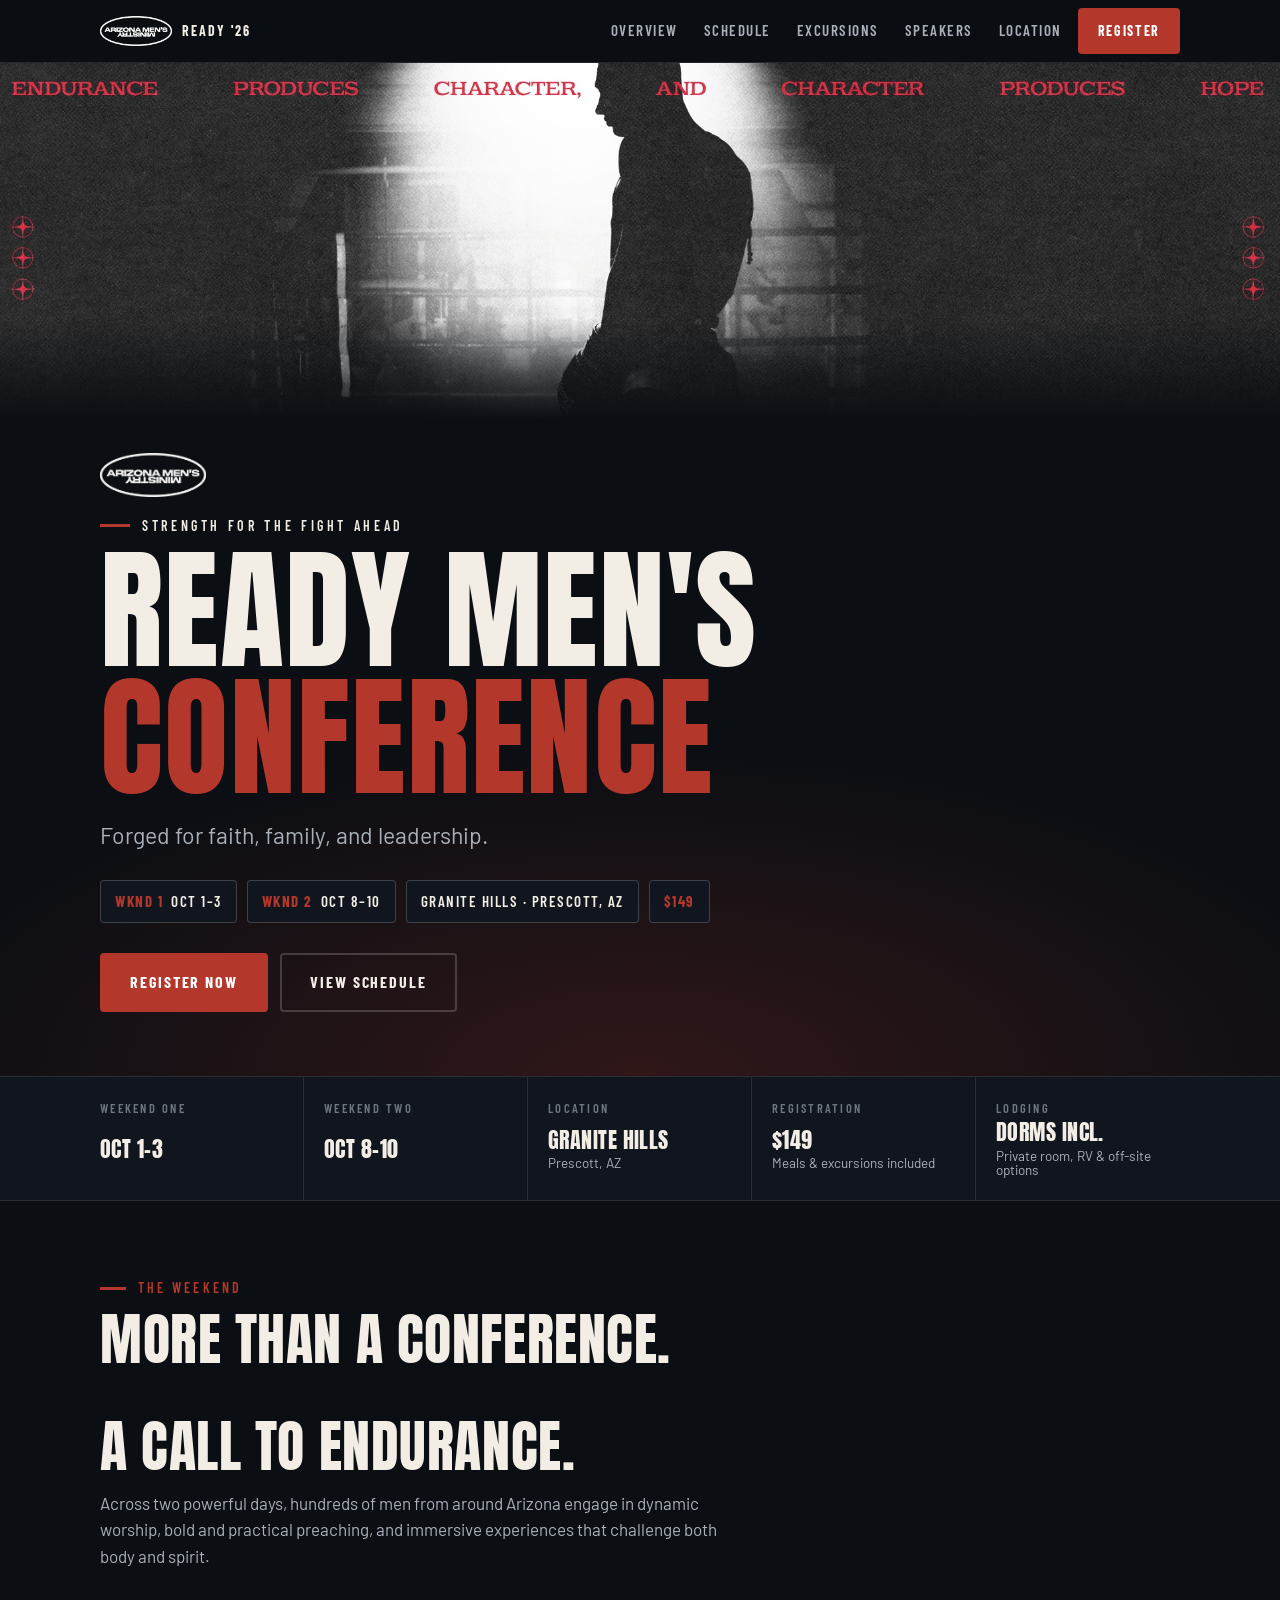
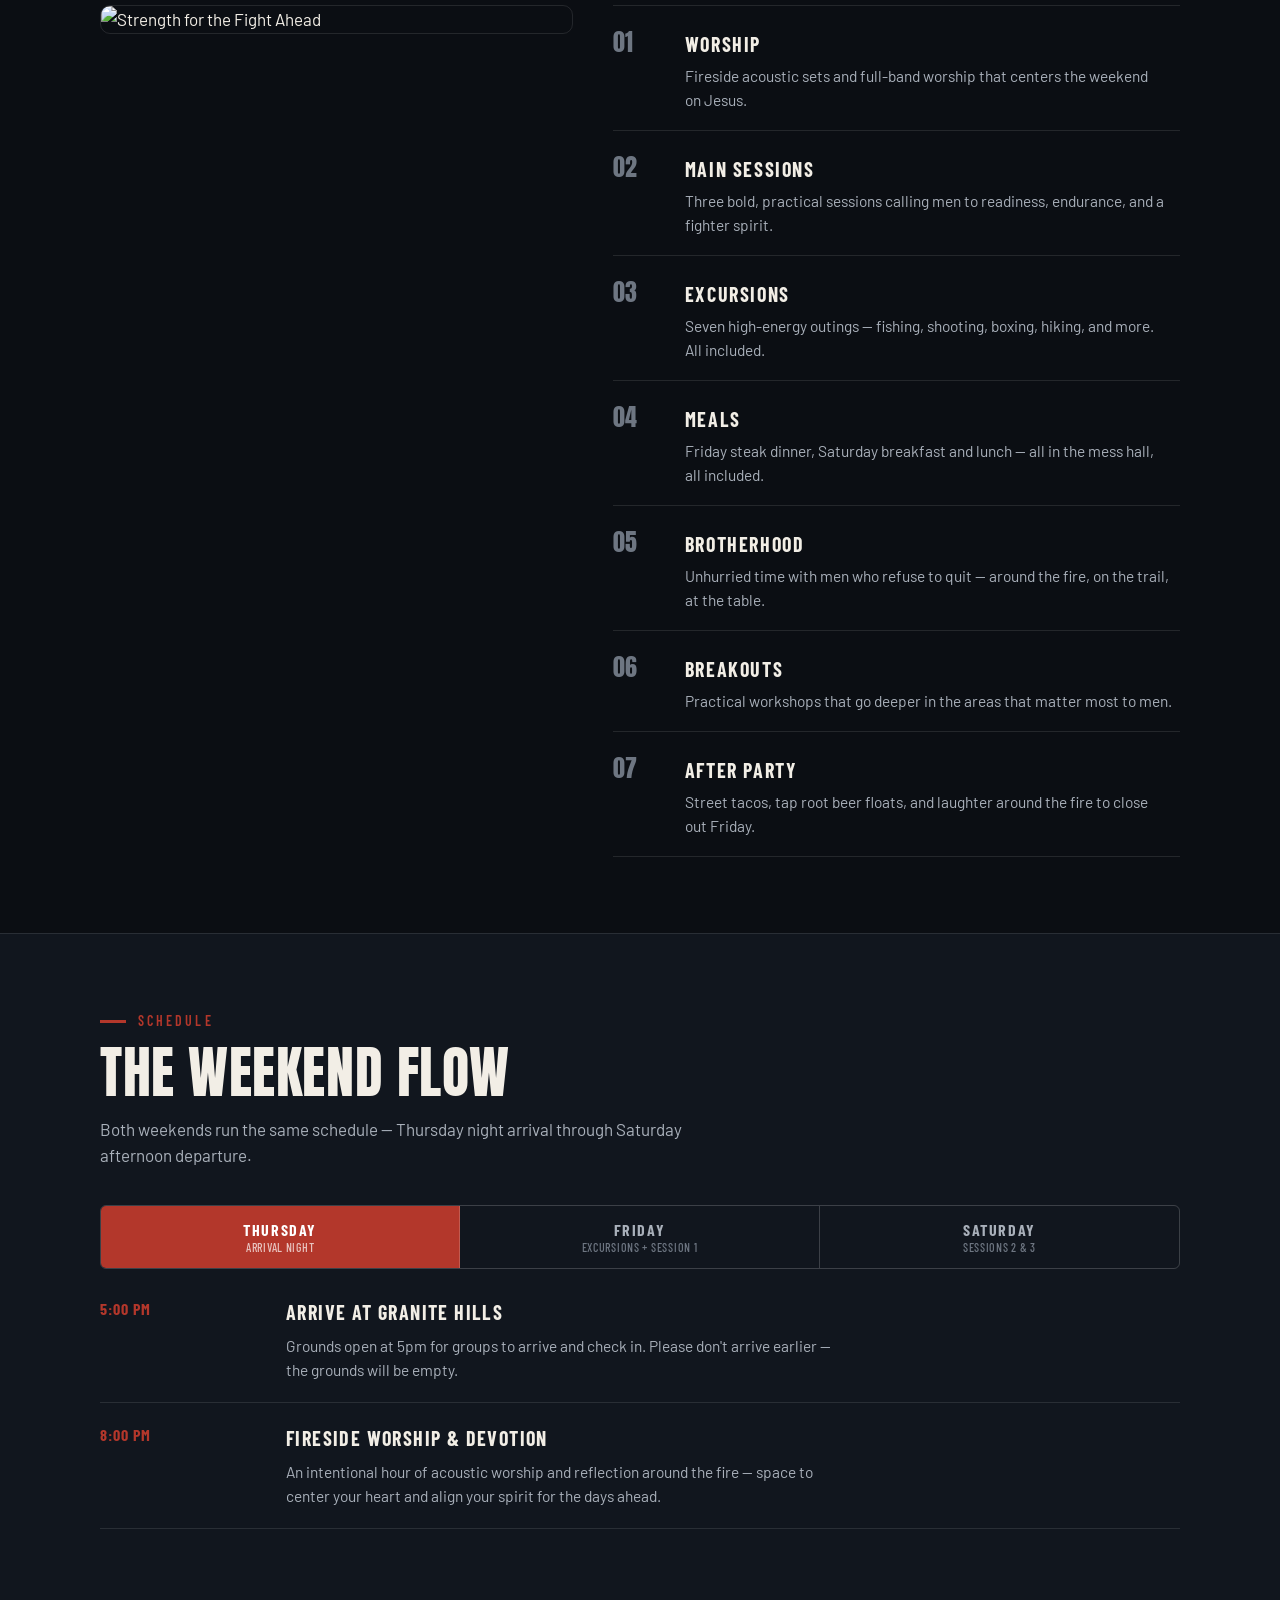
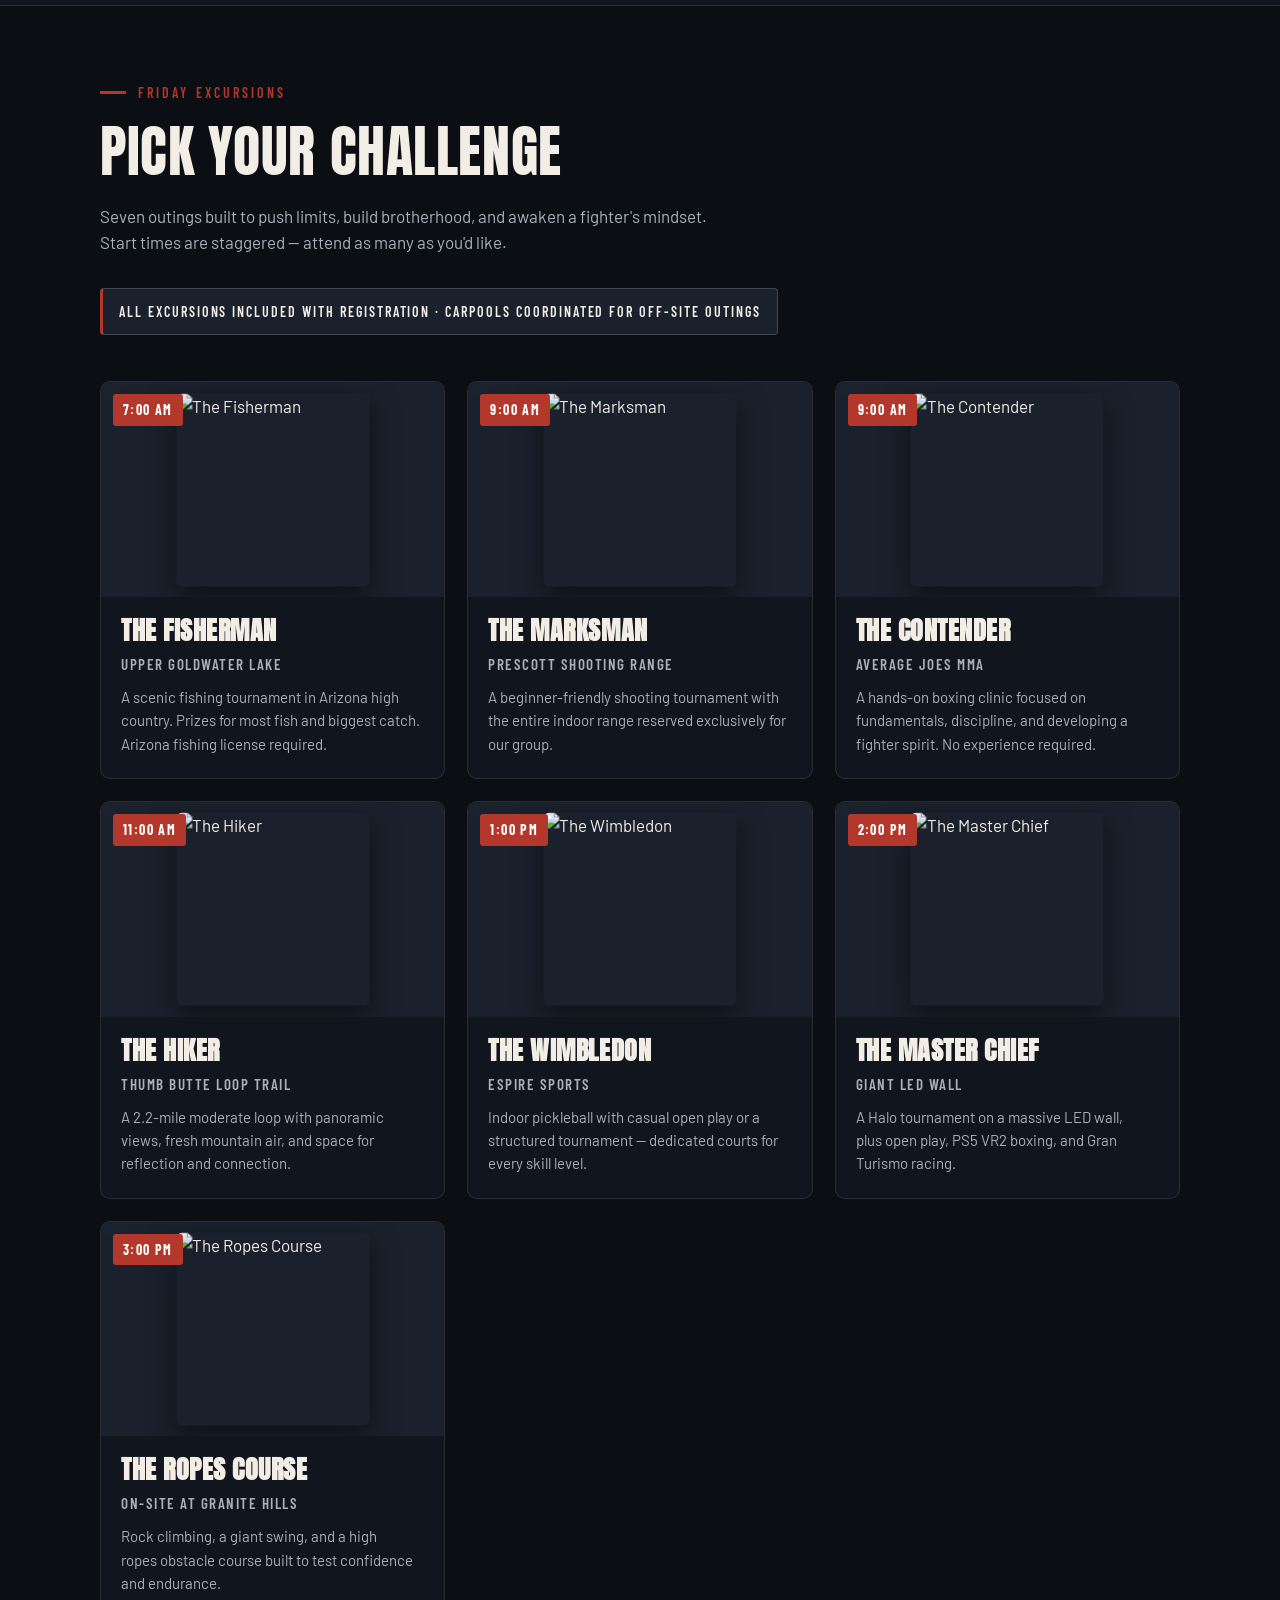
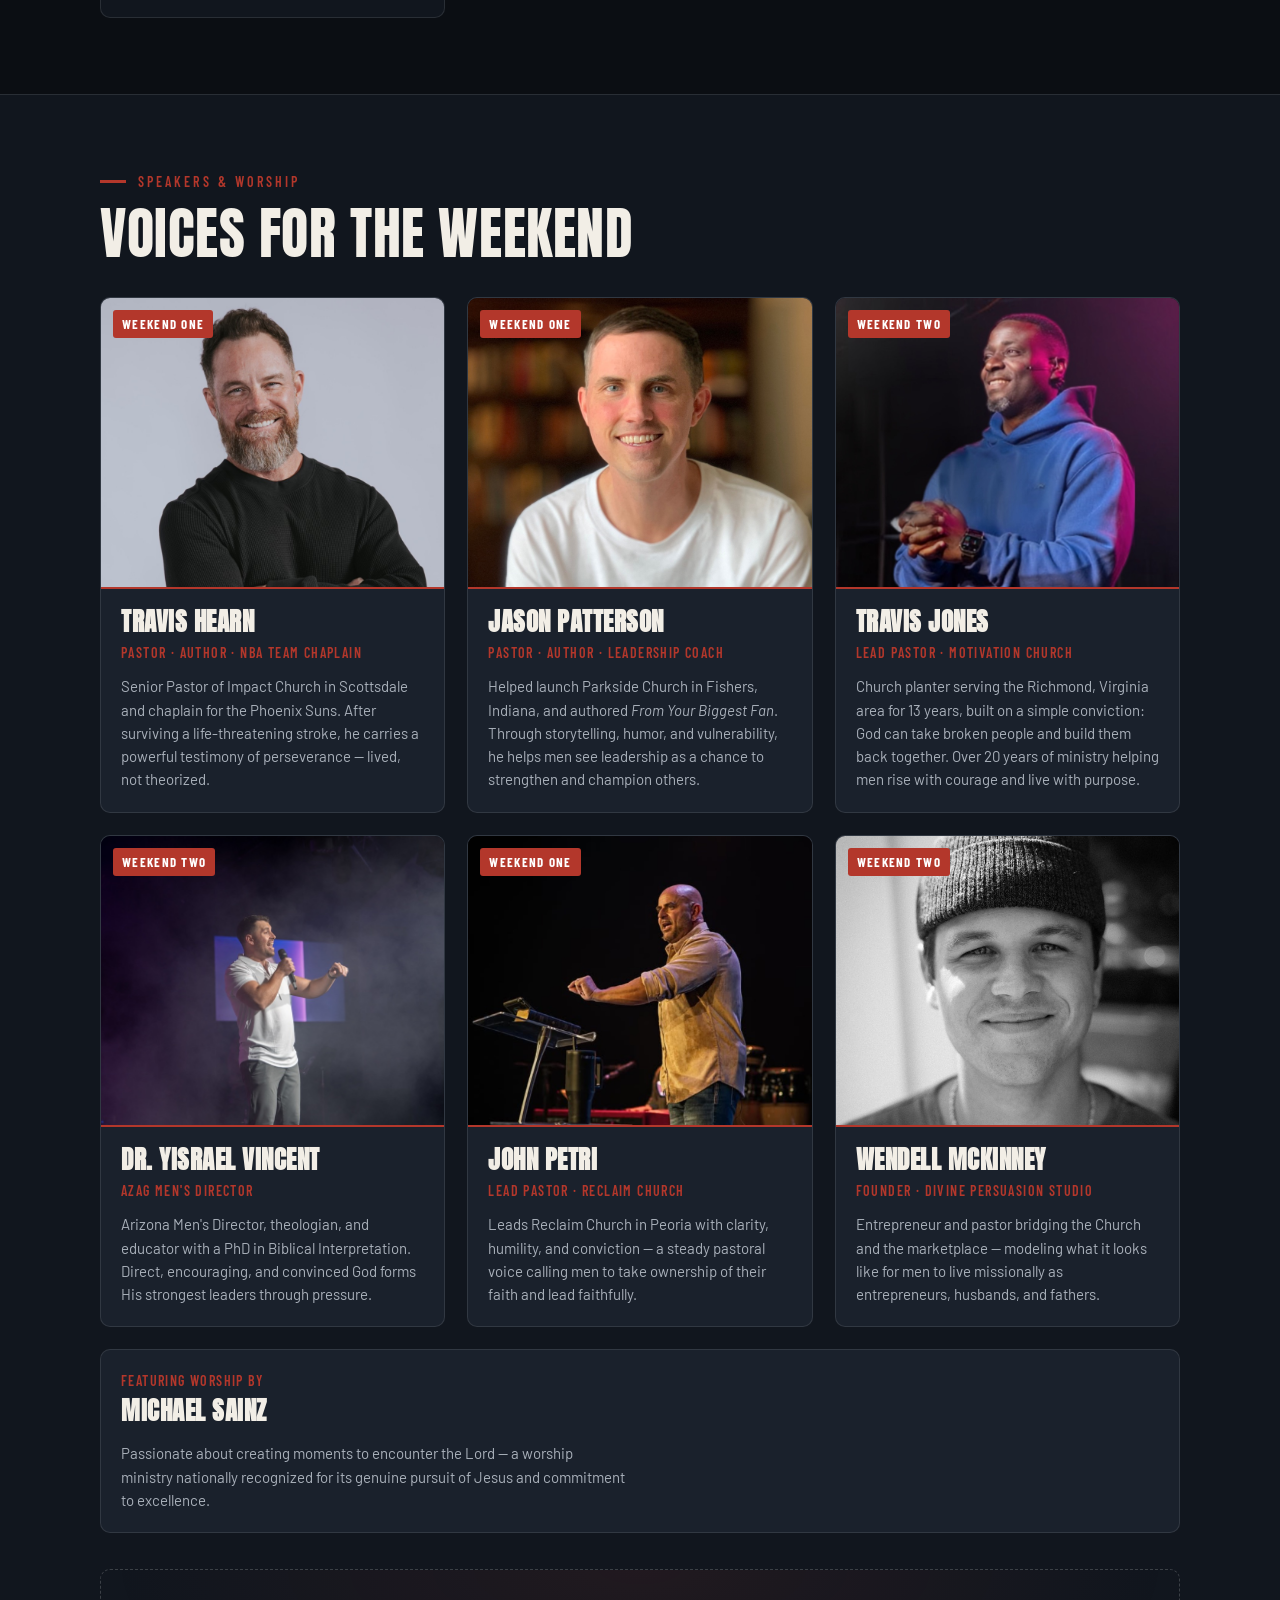
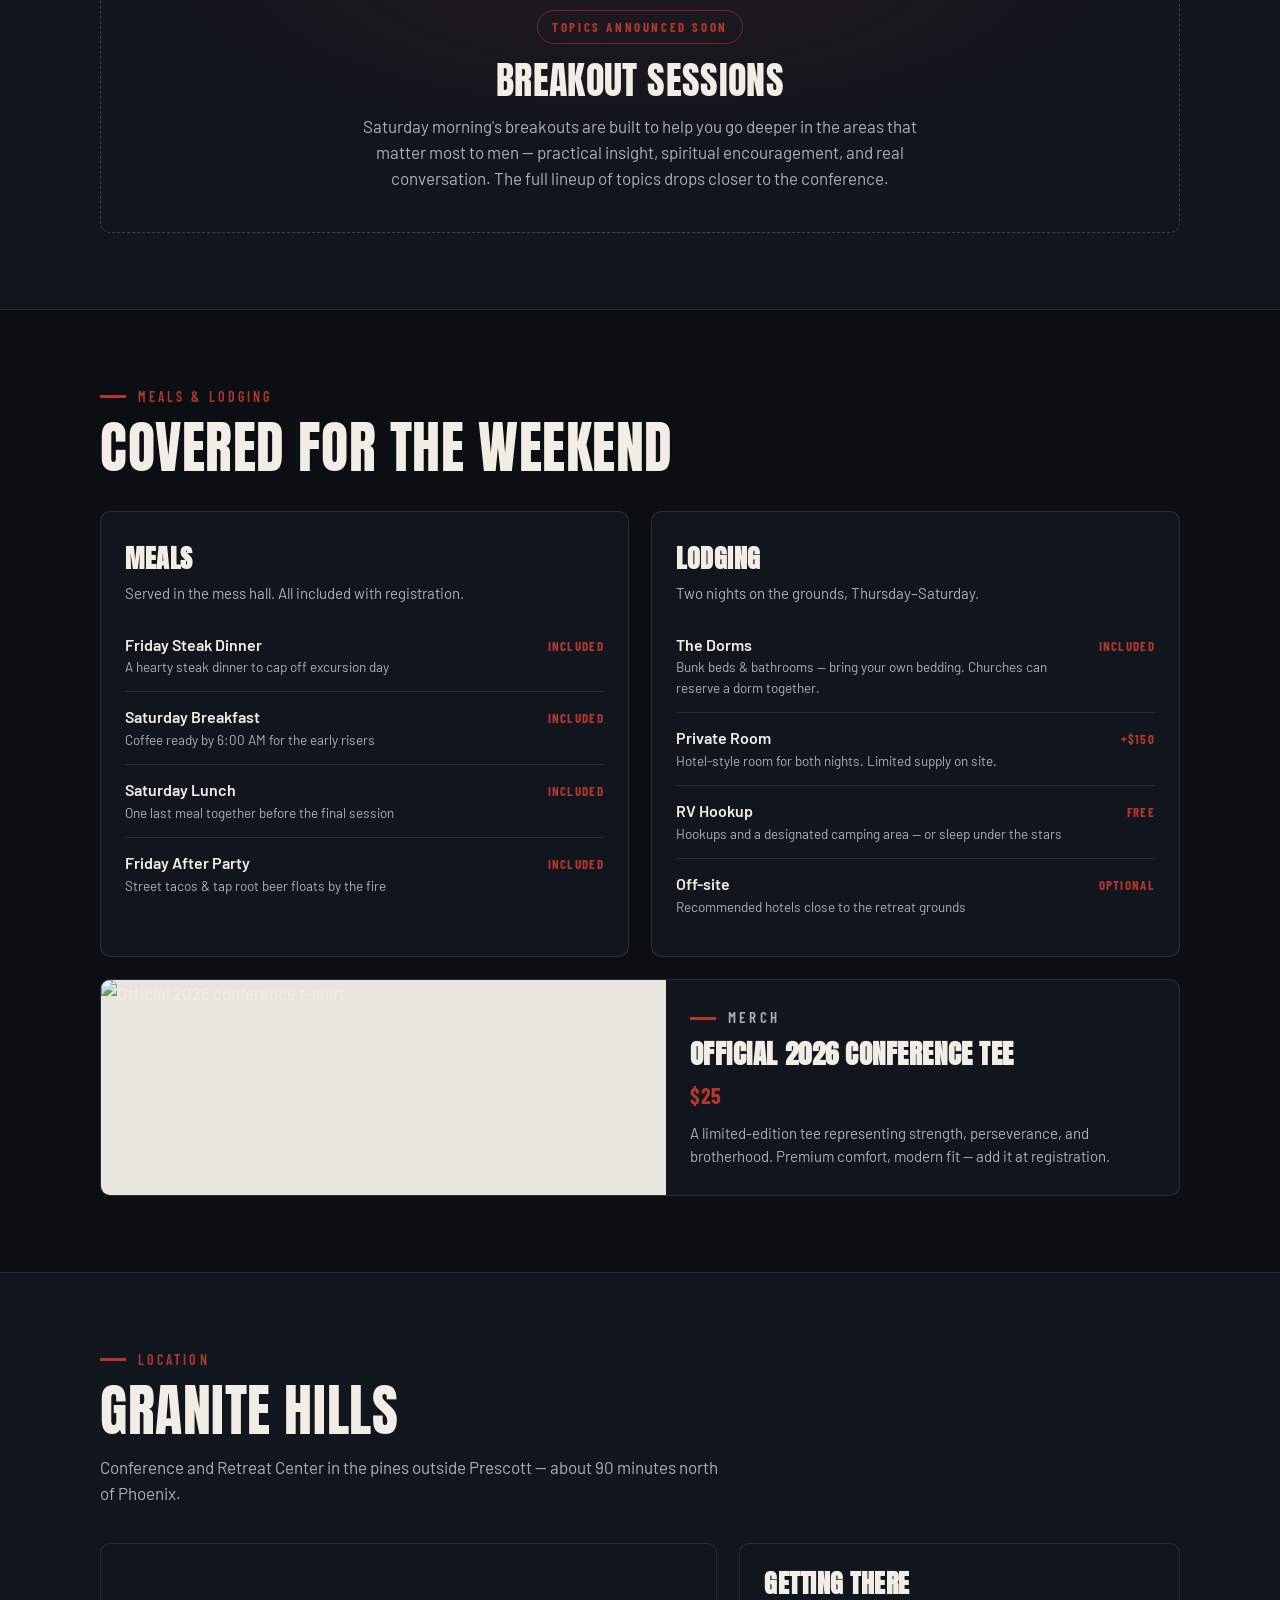
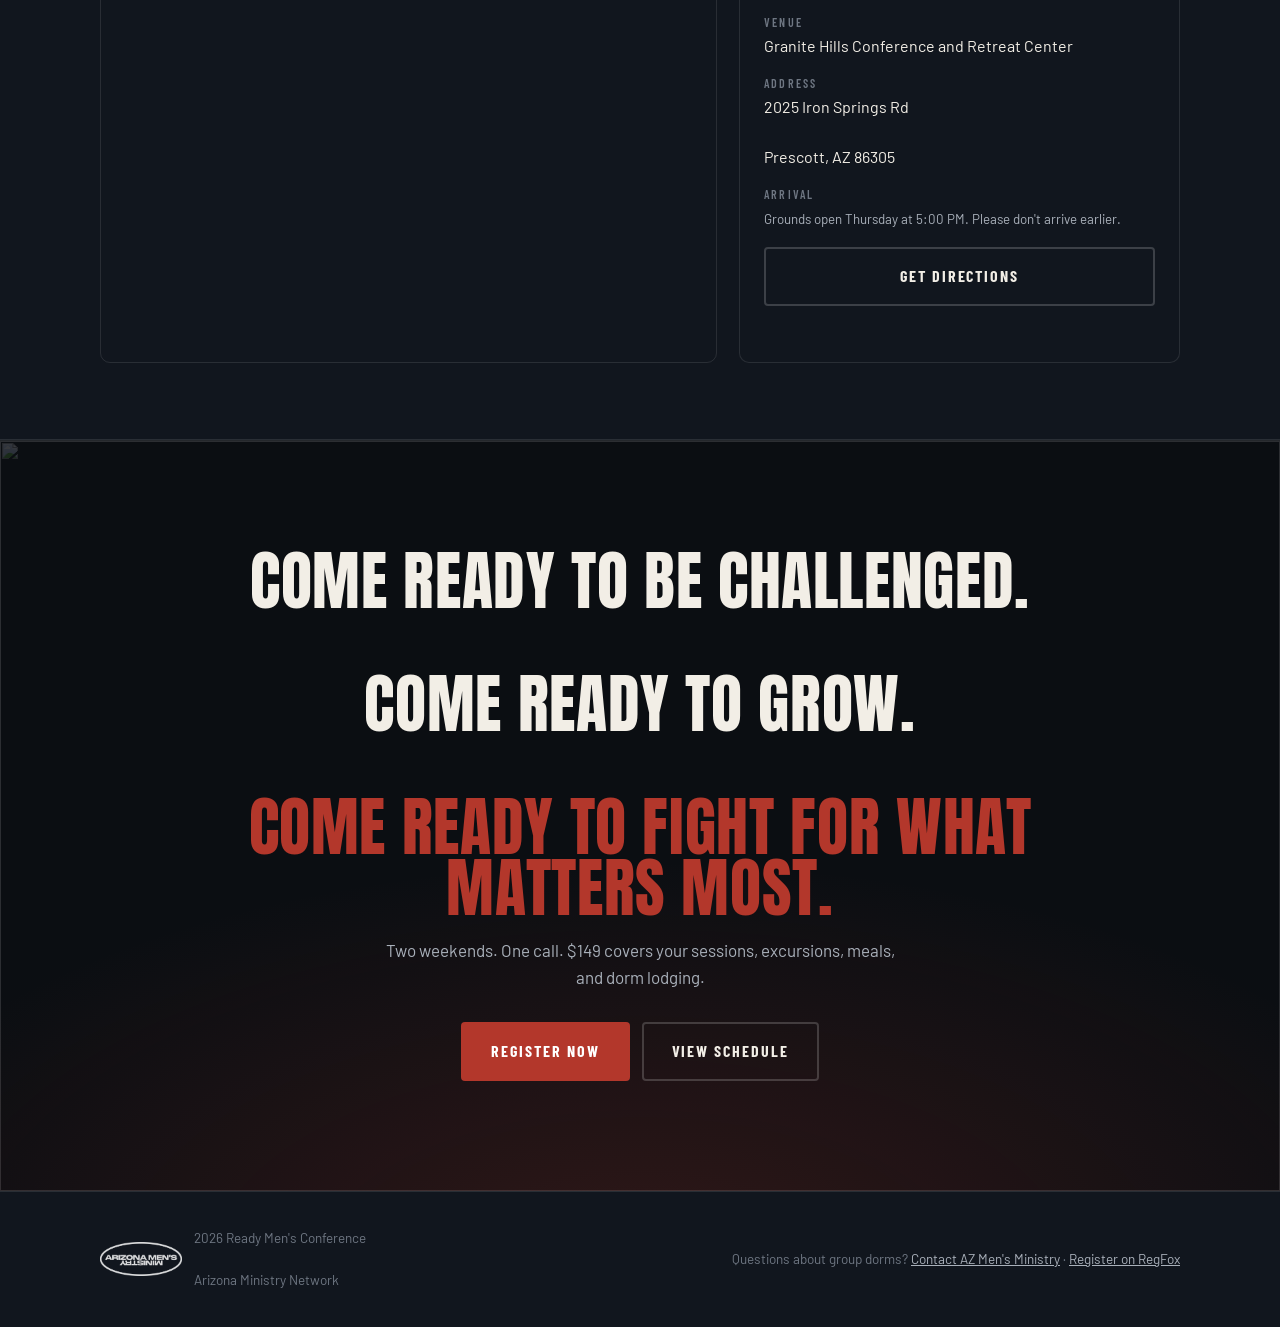
==== commit f141fa96: "Schedule update: per-weekend session speakers, fireside 8PM, Halo 2PM; add OG share image Co-Authore" ====
--- a/index.html
+++ b/index.html
@@ -8,7 +8,12 @@
 <meta property="og:title" content="2026 Ready Men's Conference"></meta>
 <meta property="og:description" content="Forged for faith, family, and leadership. Two weekends at Granite Hills, Prescott AZ: Oct 1–3 and Oct 8–10. Register for $149."></meta>
 <meta property="og:type" content="website"></meta>
-<meta property="og:image" content="https://amsyv-ctrl.github.io/ready-conference/assets/hero-slim.jpg"></meta>
+<meta property="og:image" content="https://readymensconference.com/assets/og-image.jpg"></meta>
+<meta property="og:image:width" content="1200"></meta>
+<meta property="og:image:height" content="630"></meta>
+<meta property="og:url" content="https://readymensconference.com/"></meta>
+<meta name="twitter:card" content="summary_large_image"></meta>
+<meta name="twitter:image" content="https://readymensconference.com/assets/og-image.jpg"></meta>
 <link rel="preconnect" href="https://fonts.googleapis.com"></link>
 <link rel="preconnect" href="https://fonts.gstatic.com" crossorigin="anonymous"></link>
 <link href="https://fonts.googleapis.com/css2?family=Anton&amp;family=Archivo+Black&amp;family=Barlow:wght@400;500;600;700&amp;family=Barlow+Condensed:wght@500;600;700&amp;display=swap" rel="stylesheet"></link>
@@ -158,7 +163,7 @@
         </div>
       </div>
       <div class="sched-row">
-        <span class="sched-time">7:00 PM</span>
+        <span class="sched-time">8:00 PM</span>
         <div>
           <h3>Fireside Worship &amp; Devotion</h3>
           <p>An intentional hour of acoustic worship and reflection around the fire — space to center your heart and align your spirit for the days ahead.</p>
@@ -185,7 +190,8 @@
         <span class="sched-time">7:00 – 9:00 PM</span>
         <div>
           <h3>Main Session One</h3>
-          <p>A powerful opening message from Dr. Yisrael Vincent, Arizona's Men's Director — setting the tone for readiness, endurance, and disciplined leadership.</p>
+          <p>A powerful opening message setting the tone for readiness, endurance, and disciplined leadership.</p>
+          <p class="sched-speakers"><span class="sched-flag">Wk 1</span>Jason Patterson<span class="sched-flag wk2">Wk 2</span>Travis Jones</p>
         </div>
       </div>
       <div class="sched-row">
@@ -216,7 +222,8 @@
         <span class="sched-time">9:00 – 10:30 AM</span>
         <div>
           <h3>Main Session Two</h3>
-          <p>In the sanctuary with one of our guest speakers. Speaker details coming soon.</p>
+          <p>In the sanctuary — bold, practical preaching to open the day.</p>
+          <p class="sched-speakers"><span class="sched-flag">Wk 1</span>Travis Hearn<span class="sched-flag wk2">Wk 2</span>Wendell McKinney</p>
         </div>
       </div>
       <div class="sched-row">
@@ -237,7 +244,8 @@
         <span class="sched-time">1:15 – 2:45 PM</span>
         <div>
           <h3>Main Session Three</h3>
-          <p>The final session wraps up the conference with a powerful word. Speaker details coming soon.</p>
+          <p>The final session wraps up the conference with a powerful word.</p>
+          <p class="sched-speakers"><span class="sched-flag">Wk 1</span>John Petri<span class="sched-flag wk2">Wk 2</span>Dr. Yisrael Vincent</p>
         </div>
       </div>
       <div class="sched-row">
@@ -324,7 +332,7 @@
       <div class="exc-media">
         <img class="exc-bg" src="https://cdn.uploads.webconnex.com/17027/5.png" alt="" aria-hidden="true"></img>
         <img class="exc-fg" src="https://cdn.uploads.webconnex.com/17027/5.png" alt="The Master Chief" loading="lazy"></img>
-        <span class="exc-time">3:00 PM</span>
+        <span class="exc-time">2:00 PM</span>
       </div>
       <div class="exc-body">
         <h3>The Master Chief</h3>
@@ -389,6 +397,7 @@
       <article class="speaker-card reveal">
         <div class="speaker-photo">
           <img src="assets/speakers/yisrael-vincent.jpg" alt="Dr. Yisrael Vincent" style="object-position: center 25%;" loading="lazy"></img>
+          <span class="speaker-week">Weekend Two</span>
         </div>
         <div class="speaker-body">
           <h3>Dr. Yisrael Vincent</h3>
@@ -399,6 +408,7 @@
       <article class="speaker-card reveal">
         <div class="speaker-photo">
           <img src="assets/speakers/john-petri.jpg" alt="John Petri" style="object-position: center 12%;" loading="lazy"></img>
+          <span class="speaker-week">Weekend One</span>
         </div>
         <div class="speaker-body">
           <h3>John Petri</h3>
@@ -409,6 +419,7 @@
       <article class="speaker-card reveal">
         <div class="speaker-photo">
           <img src="assets/speakers/wendell-mckinney.jpg" alt="Wendell McKinney" style="object-position: center 28%;" loading="lazy"></img>
+          <span class="speaker-week">Weekend Two</span>
         </div>
         <div class="speaker-body">
           <h3>Wendell McKinney</h3>
--- a/ready.css
+++ b/ready.css
@@ -986,3 +986,16 @@
     transform: none;
   }
 }
+
+/* ---------- per-weekend session speakers ---------- */
+.sched-speakers {
+  margin: 10px 0 0;
+  font-family: var(--font-cond);
+  font-weight: 600;
+  font-size: 16.5px;
+  letter-spacing: 0.03em;
+  color: var(--ink);
+}
+.sched-speakers .sched-flag { margin-left: 0; margin-right: 7px; }
+.sched-speakers .sched-flag + * { margin-left: 0; }
+.sched-speakers .wk2 { margin-left: 18px; }
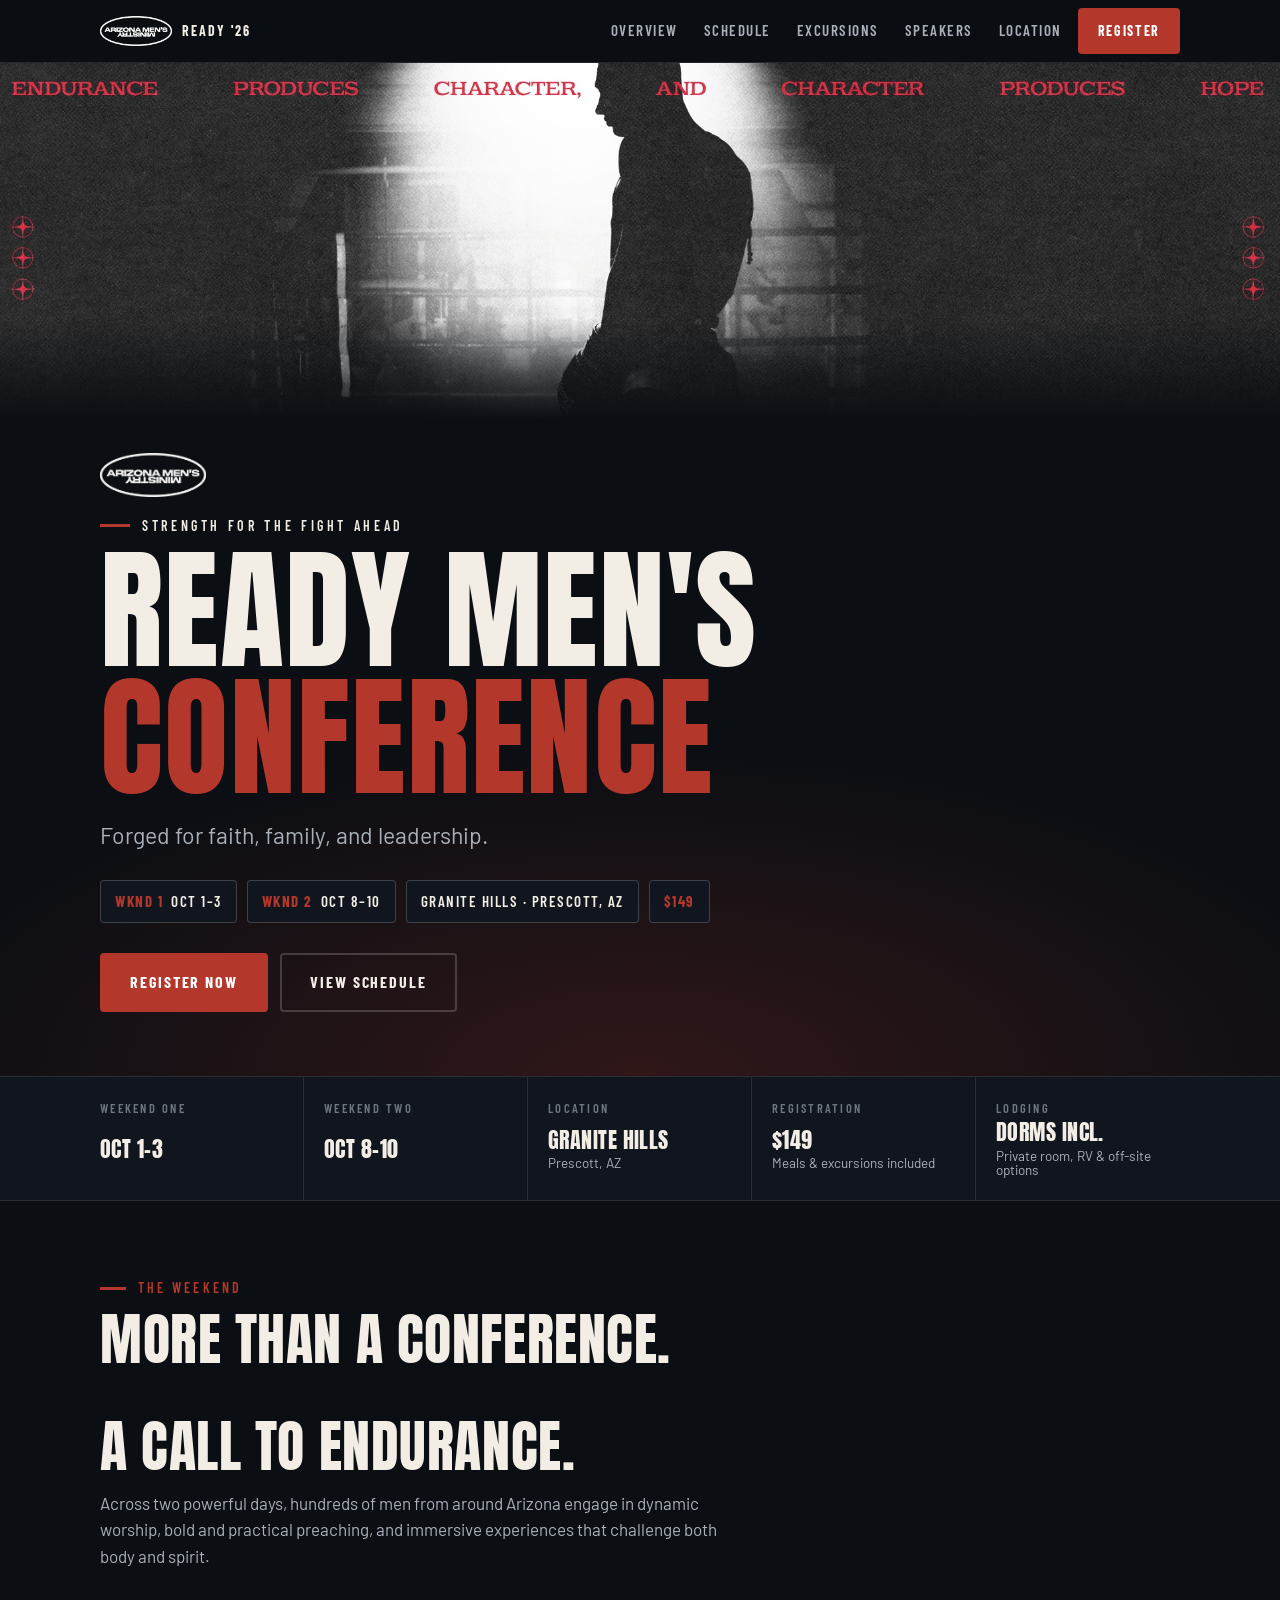
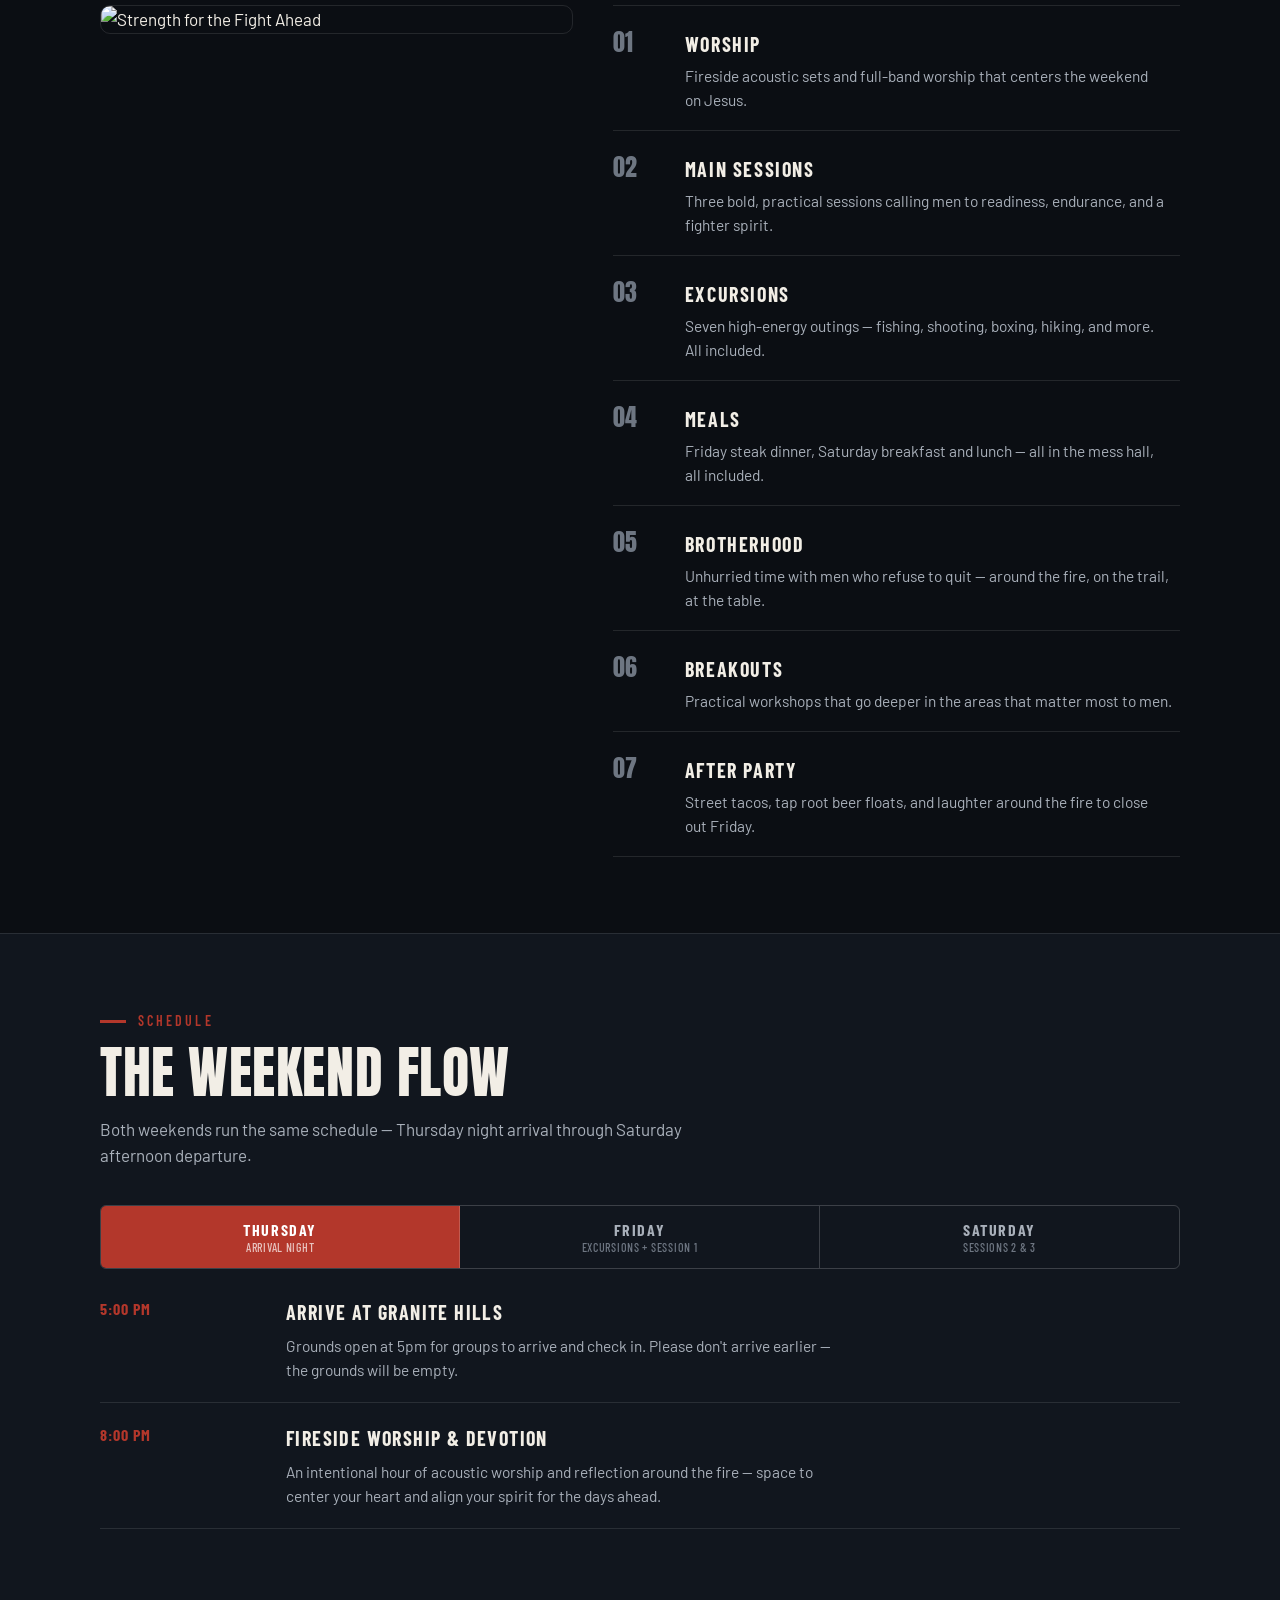
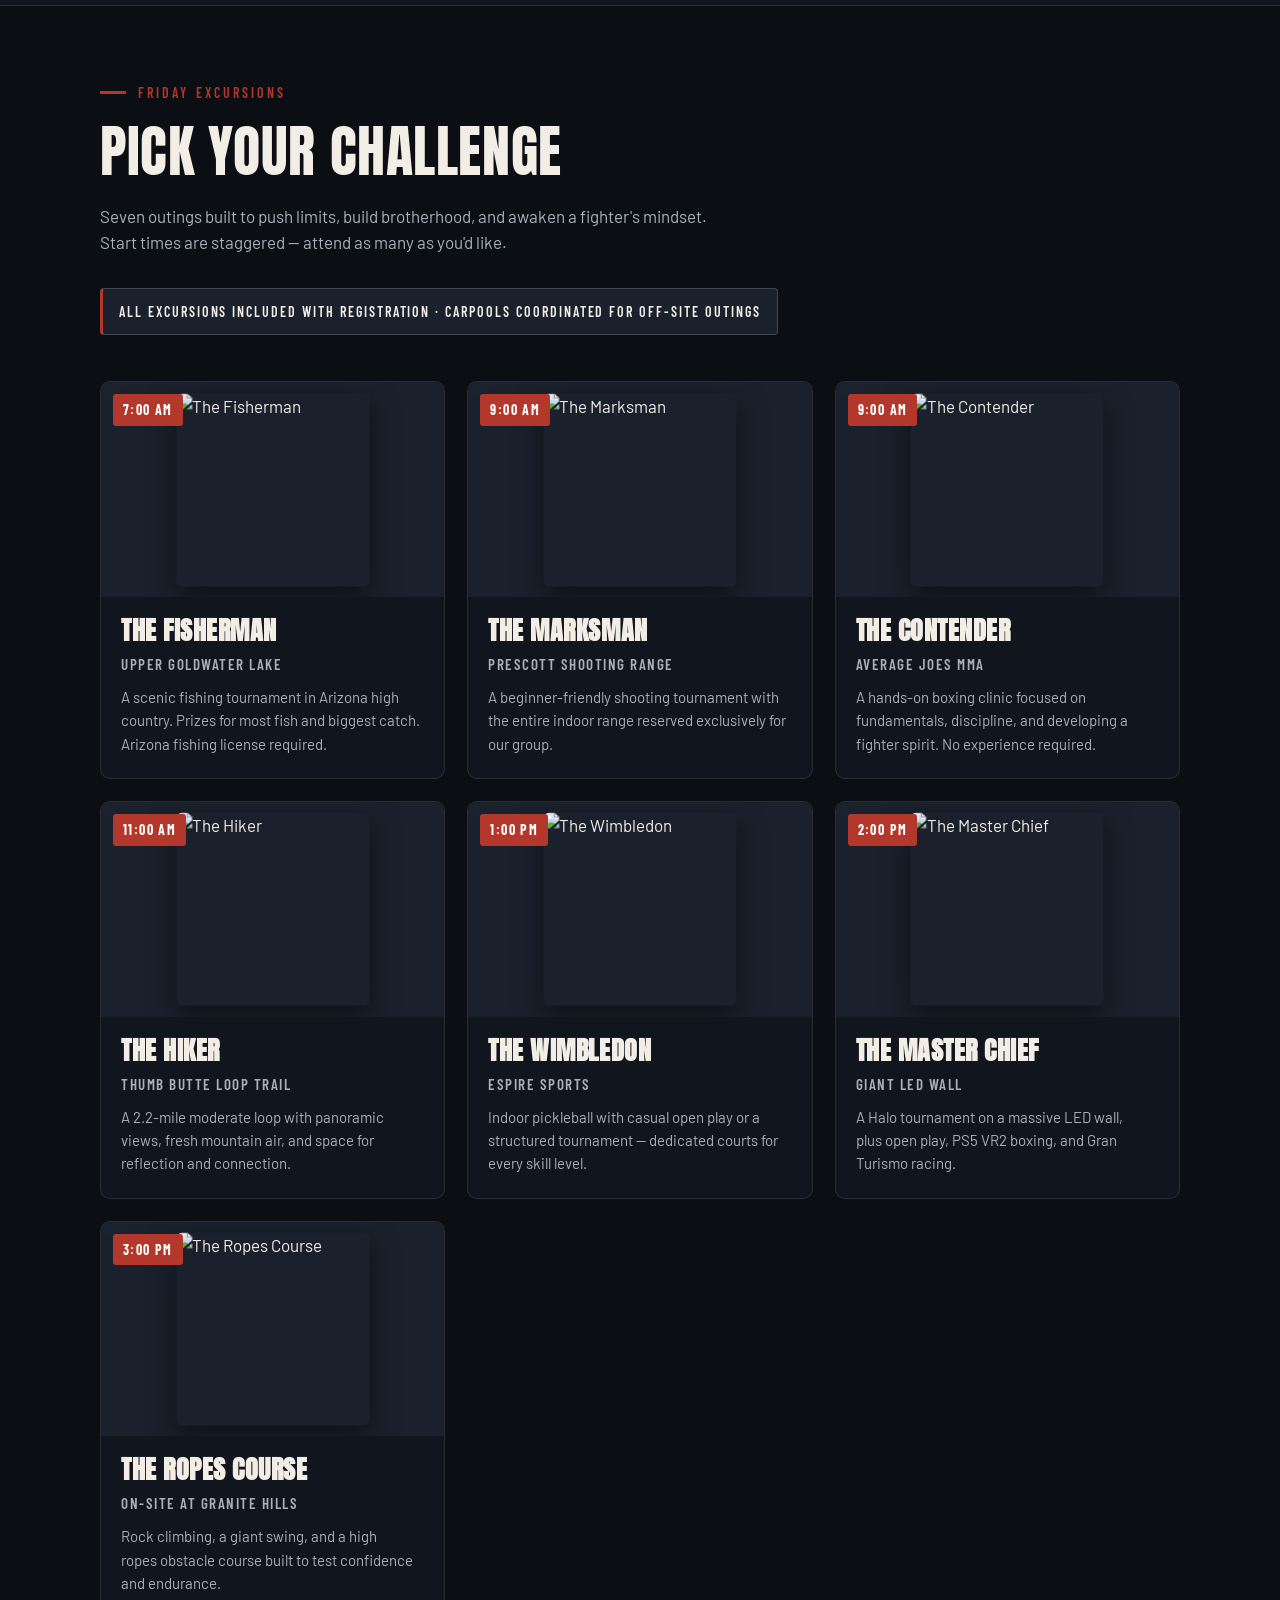
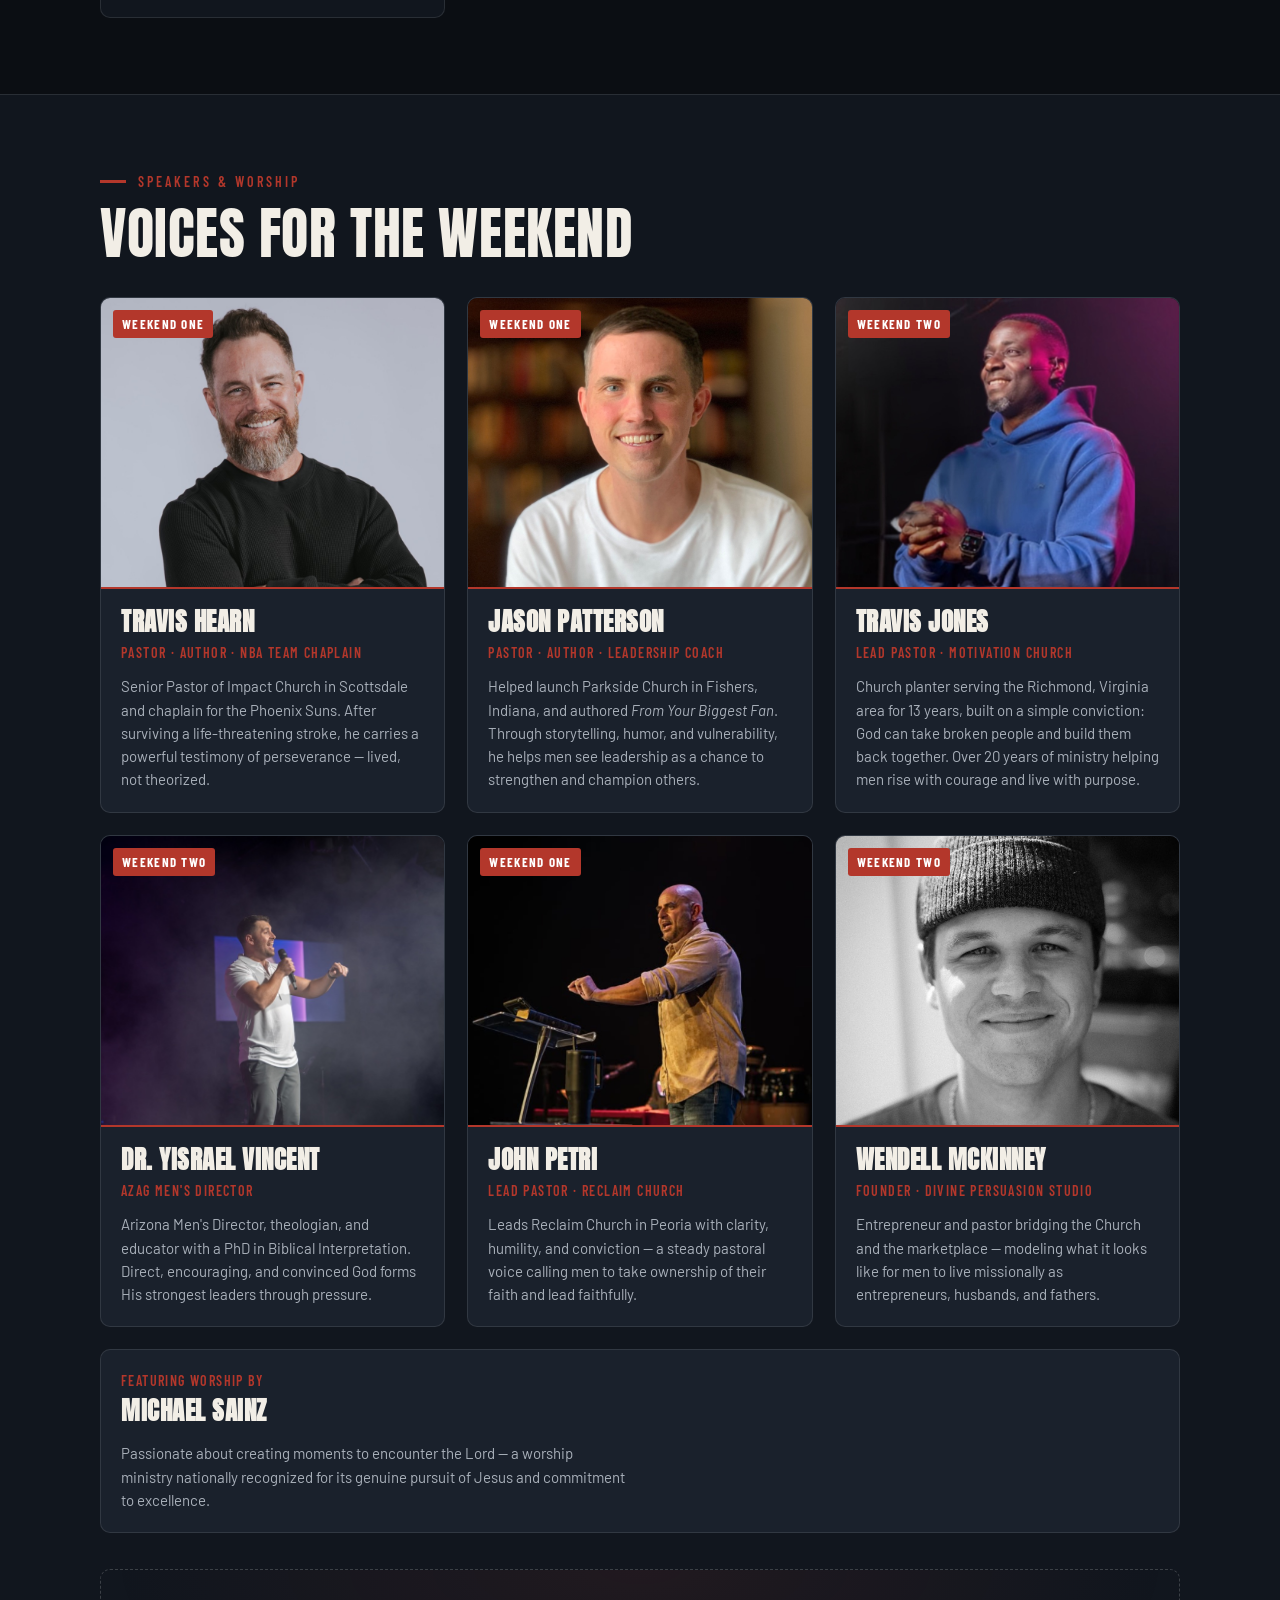
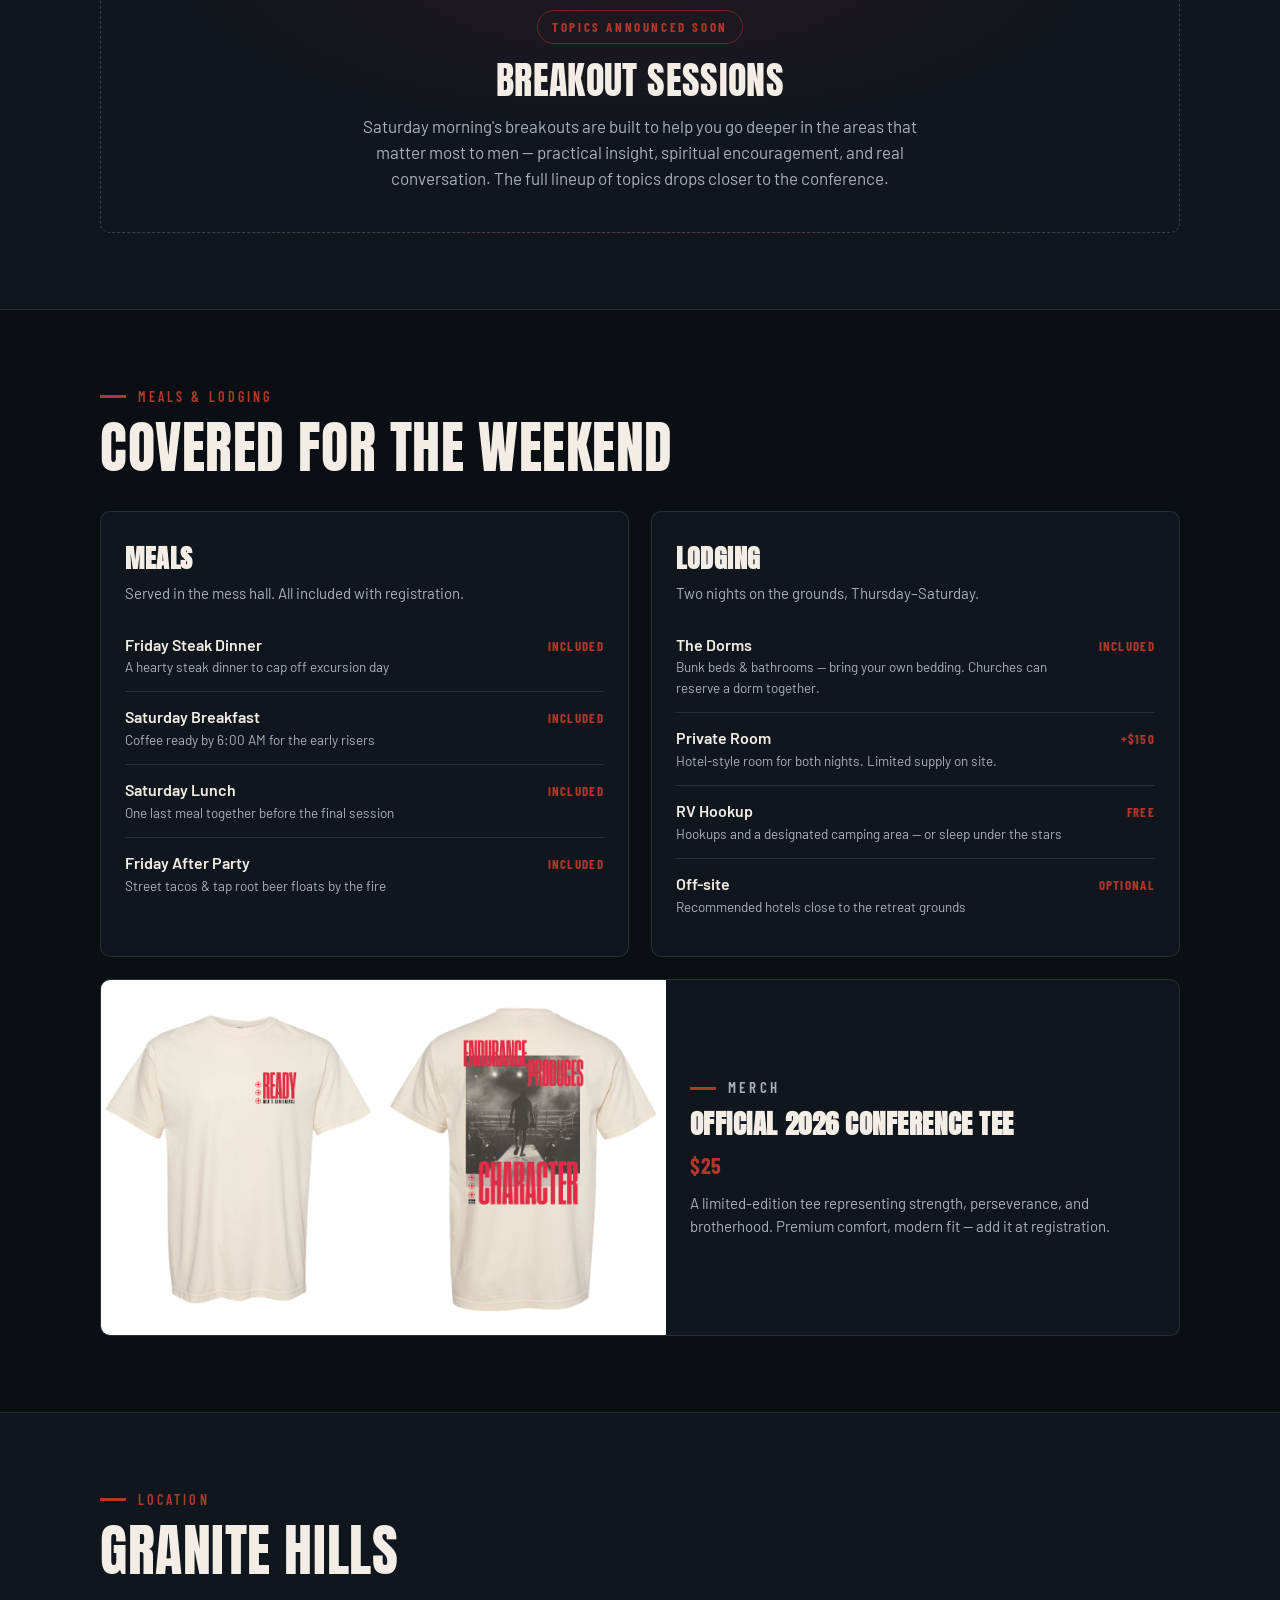
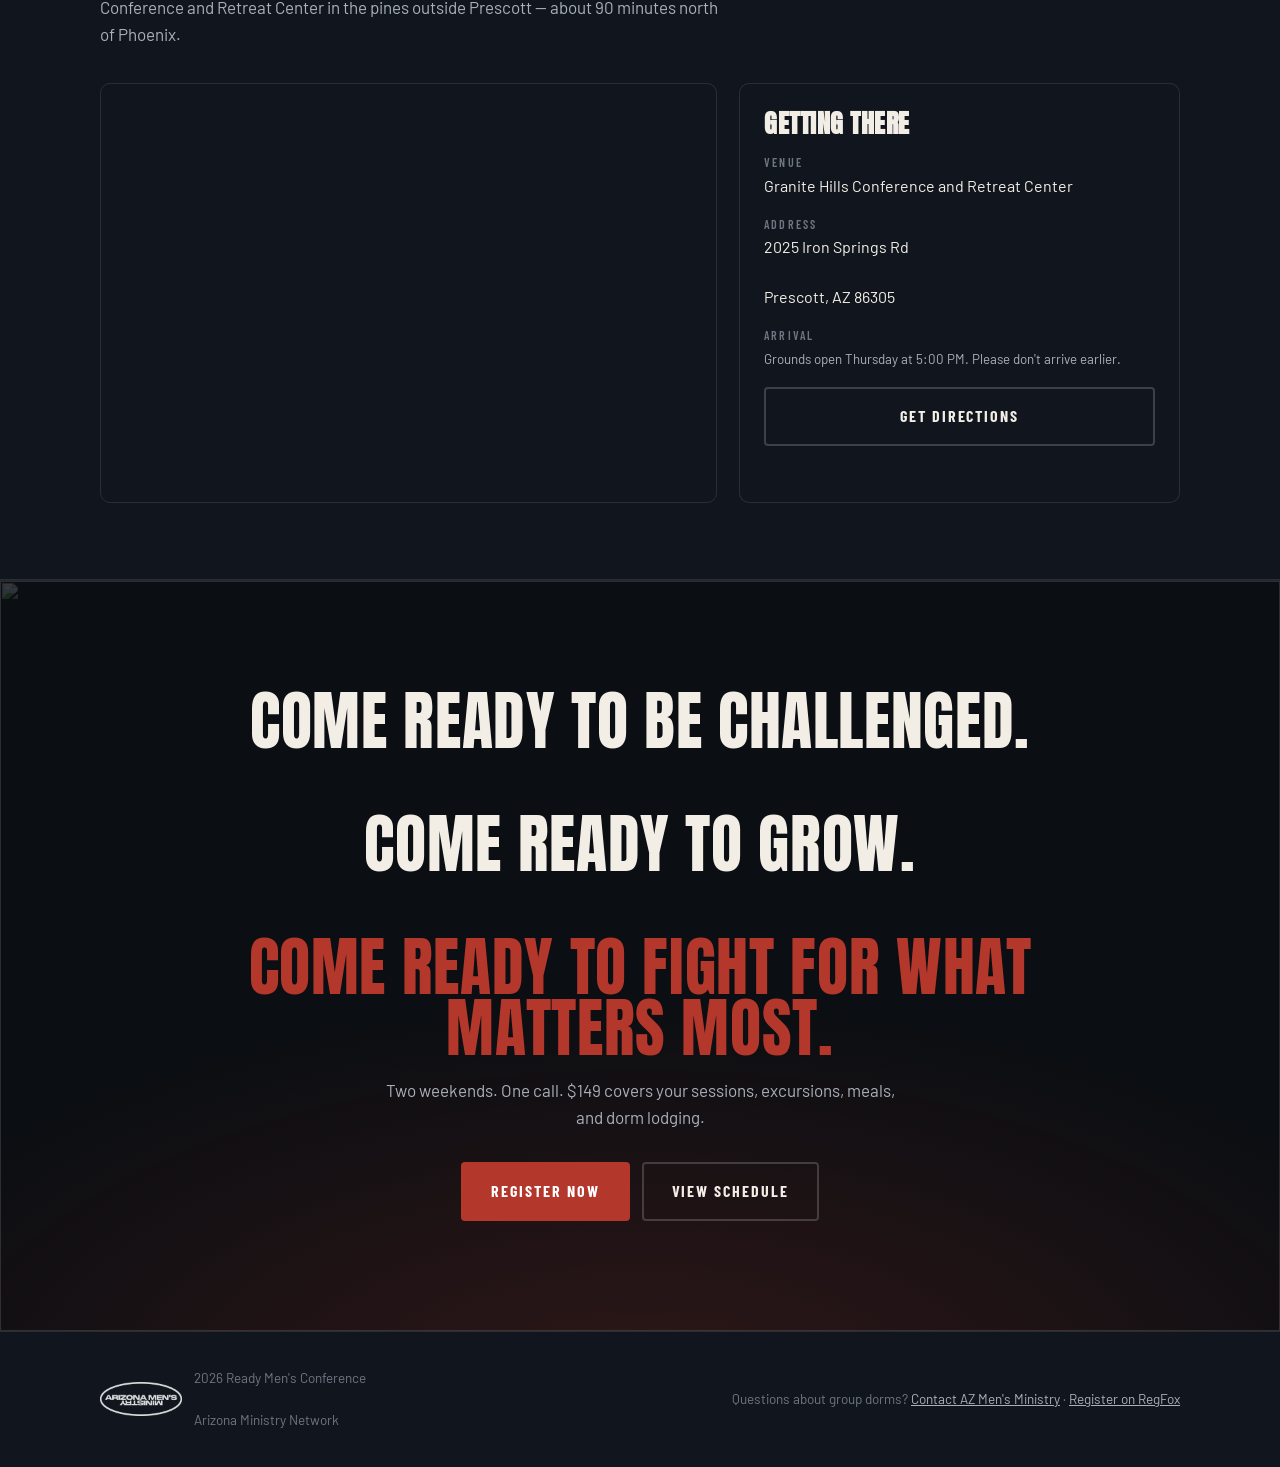
==== commit c3782da4: "Update merch section to 2026 shirt design" ====
--- a/index.html
+++ b/index.html
@@ -477,7 +477,7 @@
   <!-- merch -->
   <div class="merch reveal" id="merch" data-screen-label="Merchandise">
     <div class="merch-media">
-      <img src="https://cdn.uploads.webconnex.com/17027/ready%20conference%20t-shirt%20v2.jpg" alt="Official 2026 conference t-shirt" loading="lazy"></img>
+      <img src="assets/shirt-2026.png" alt="Official 2026 conference t-shirt" loading="lazy"></img>
     </div>
     <div class="merch-body">
       <p class="eyebrow" style="margin-bottom: 0;">Merch</p>
@@ -572,6 +572,17 @@
   });
 });
 
+// ----- forward campaign params (utm_*) to RegFox registration links -----
+(function () {
+  var params = new URLSearchParams(location.search);
+  var utm = [];
+  params.forEach(function (v, k) { if (k.indexOf('utm_') === 0) utm.push(k + '=' + encodeURIComponent(v)); });
+  if (!utm.length) return;
+  document.querySelectorAll('a[href*="regfox.com"]').forEach(function (a) {
+    a.href += (a.href.indexOf('?') > -1 ? '&' : '?') + utm.join('&');
+  });
+})();
+
 // ----- reveal on scroll (fail-safe) -----
 // Content starts VISIBLE. Only after the observer proves it delivers
 // callbacks (first entry batch) do we opt in to the hidden/animated
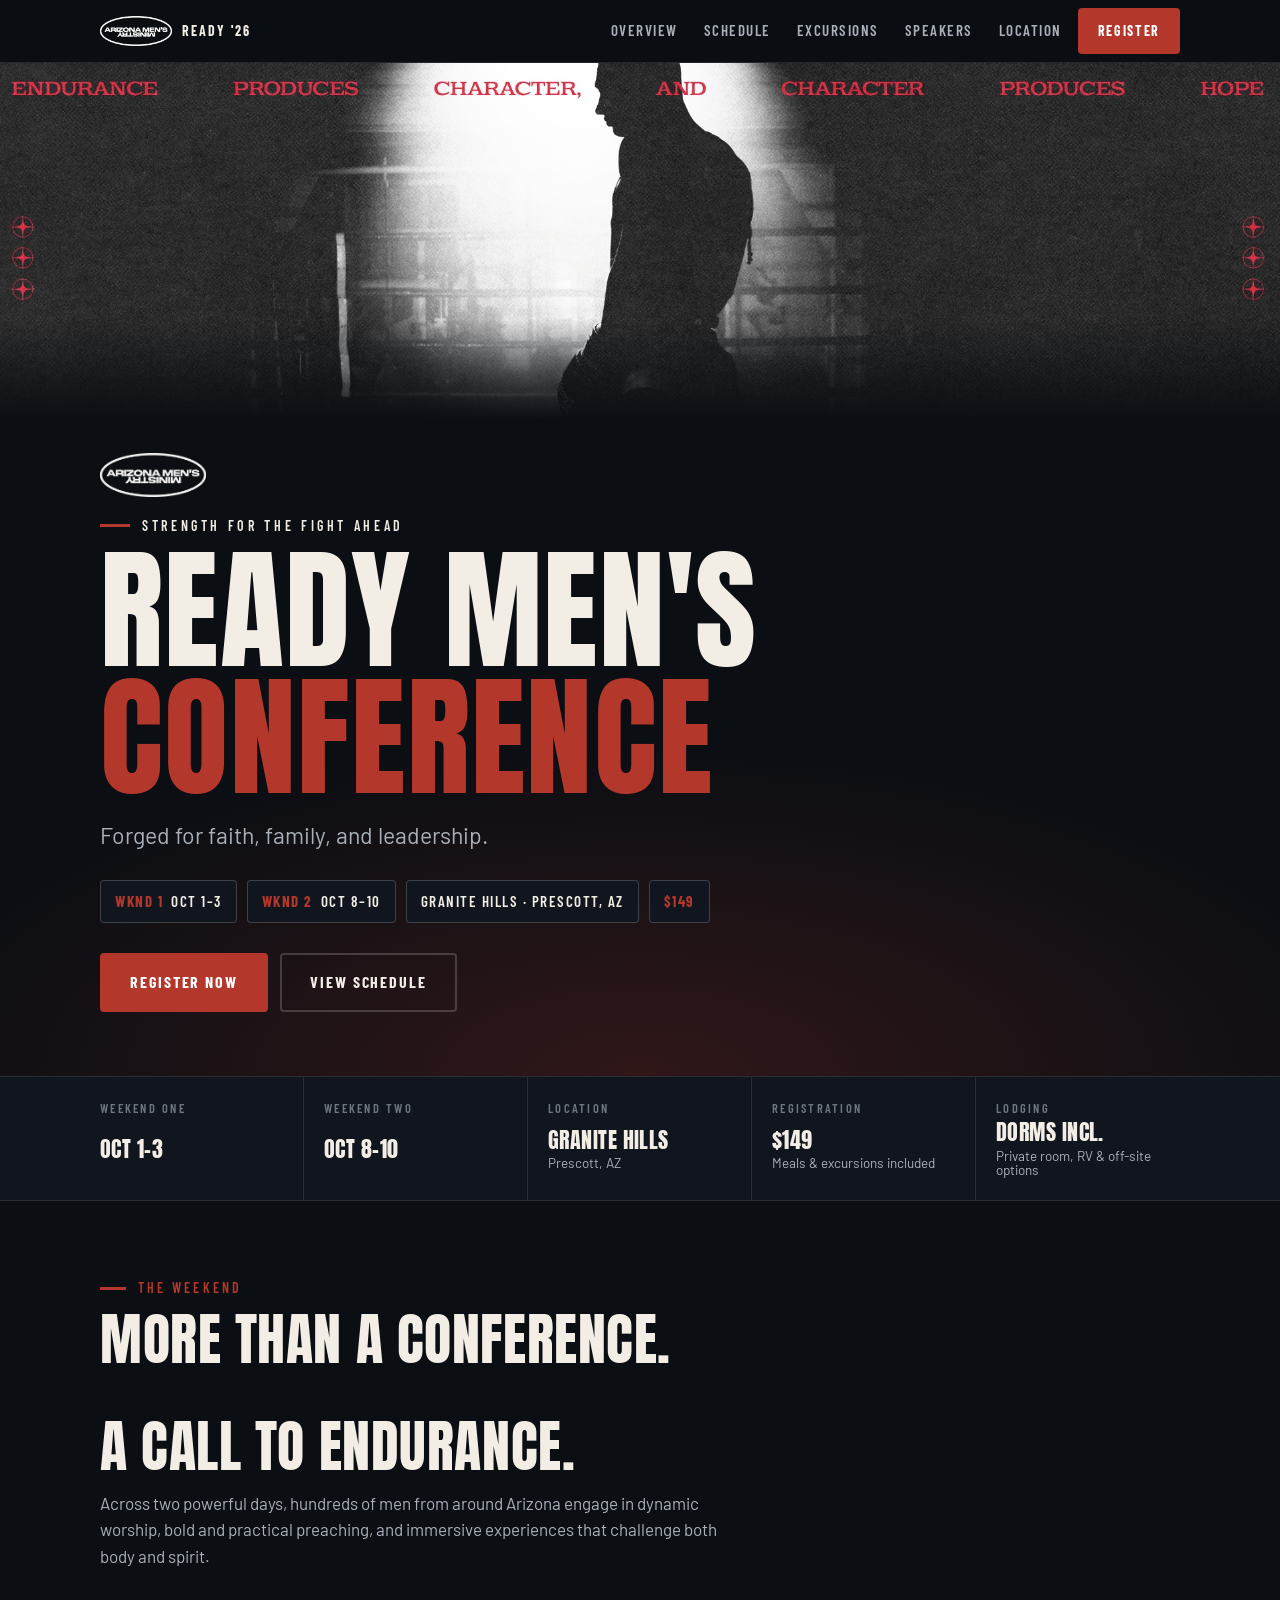
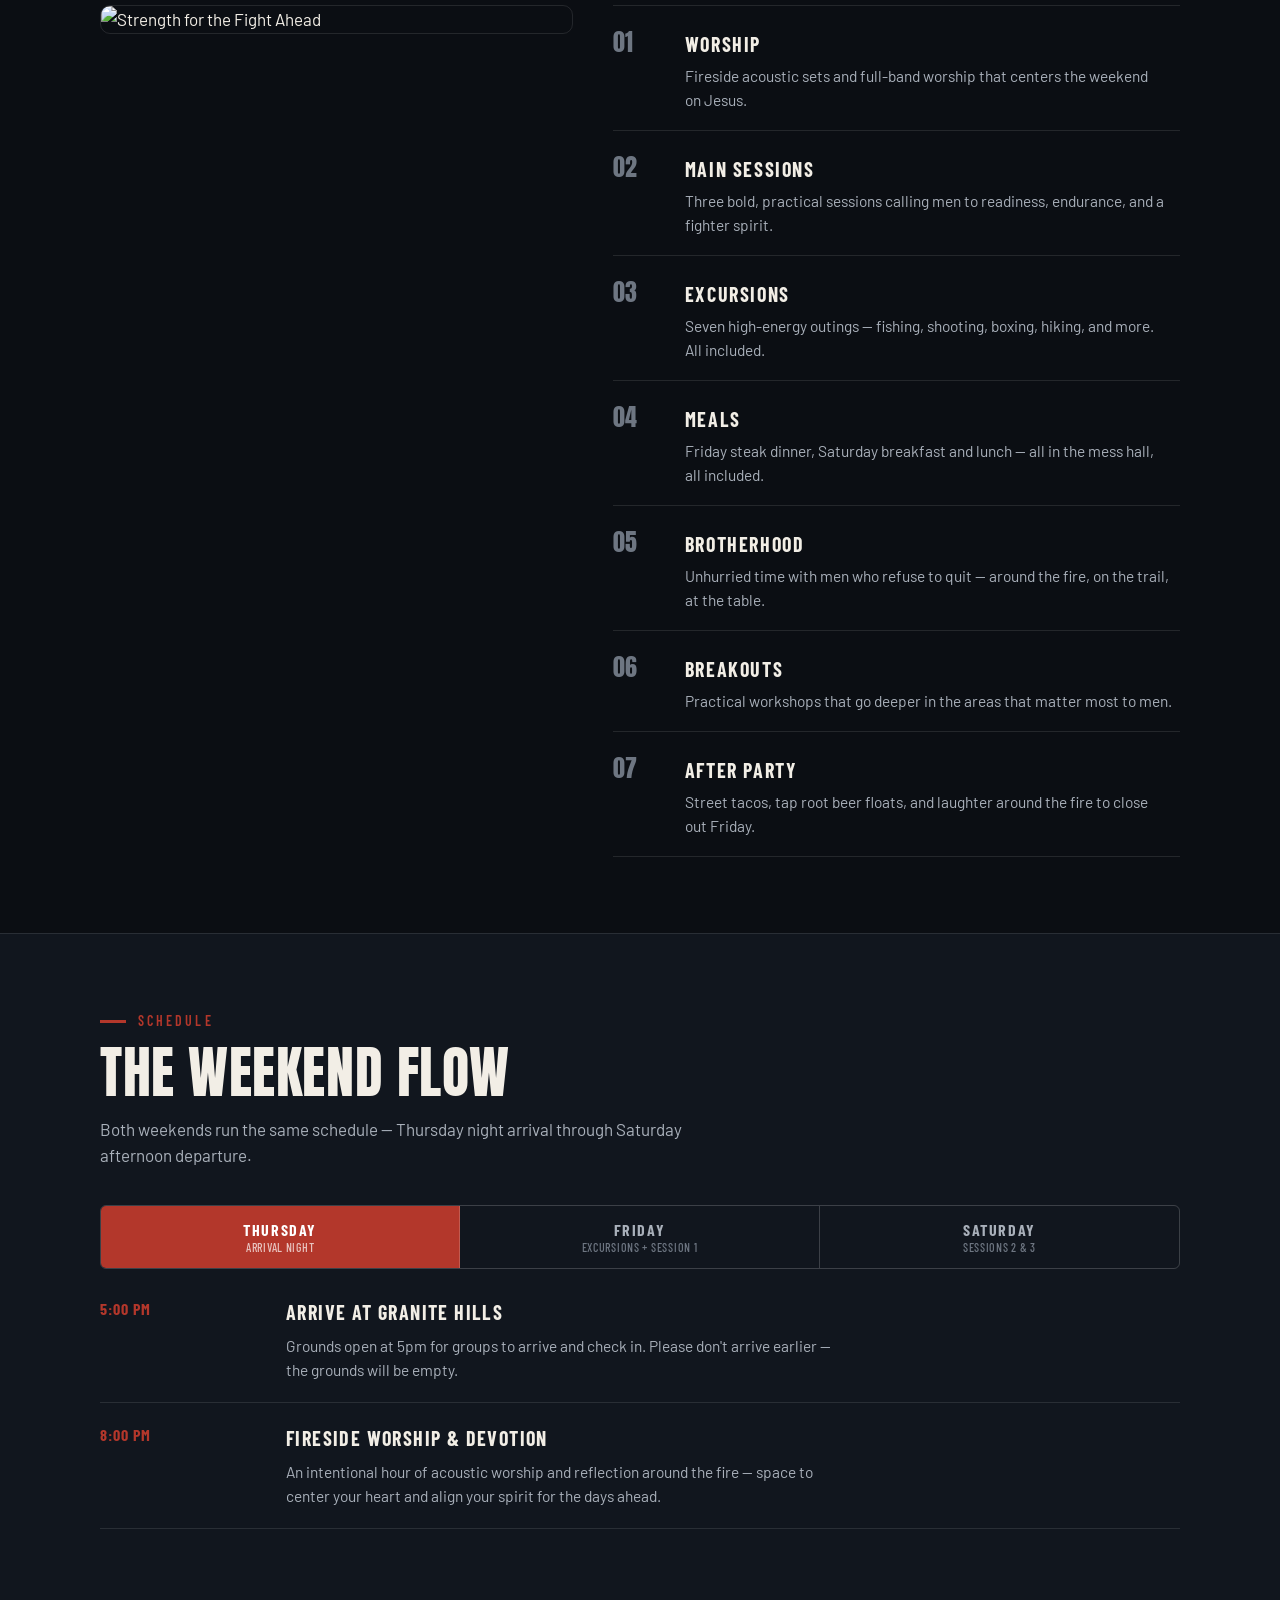
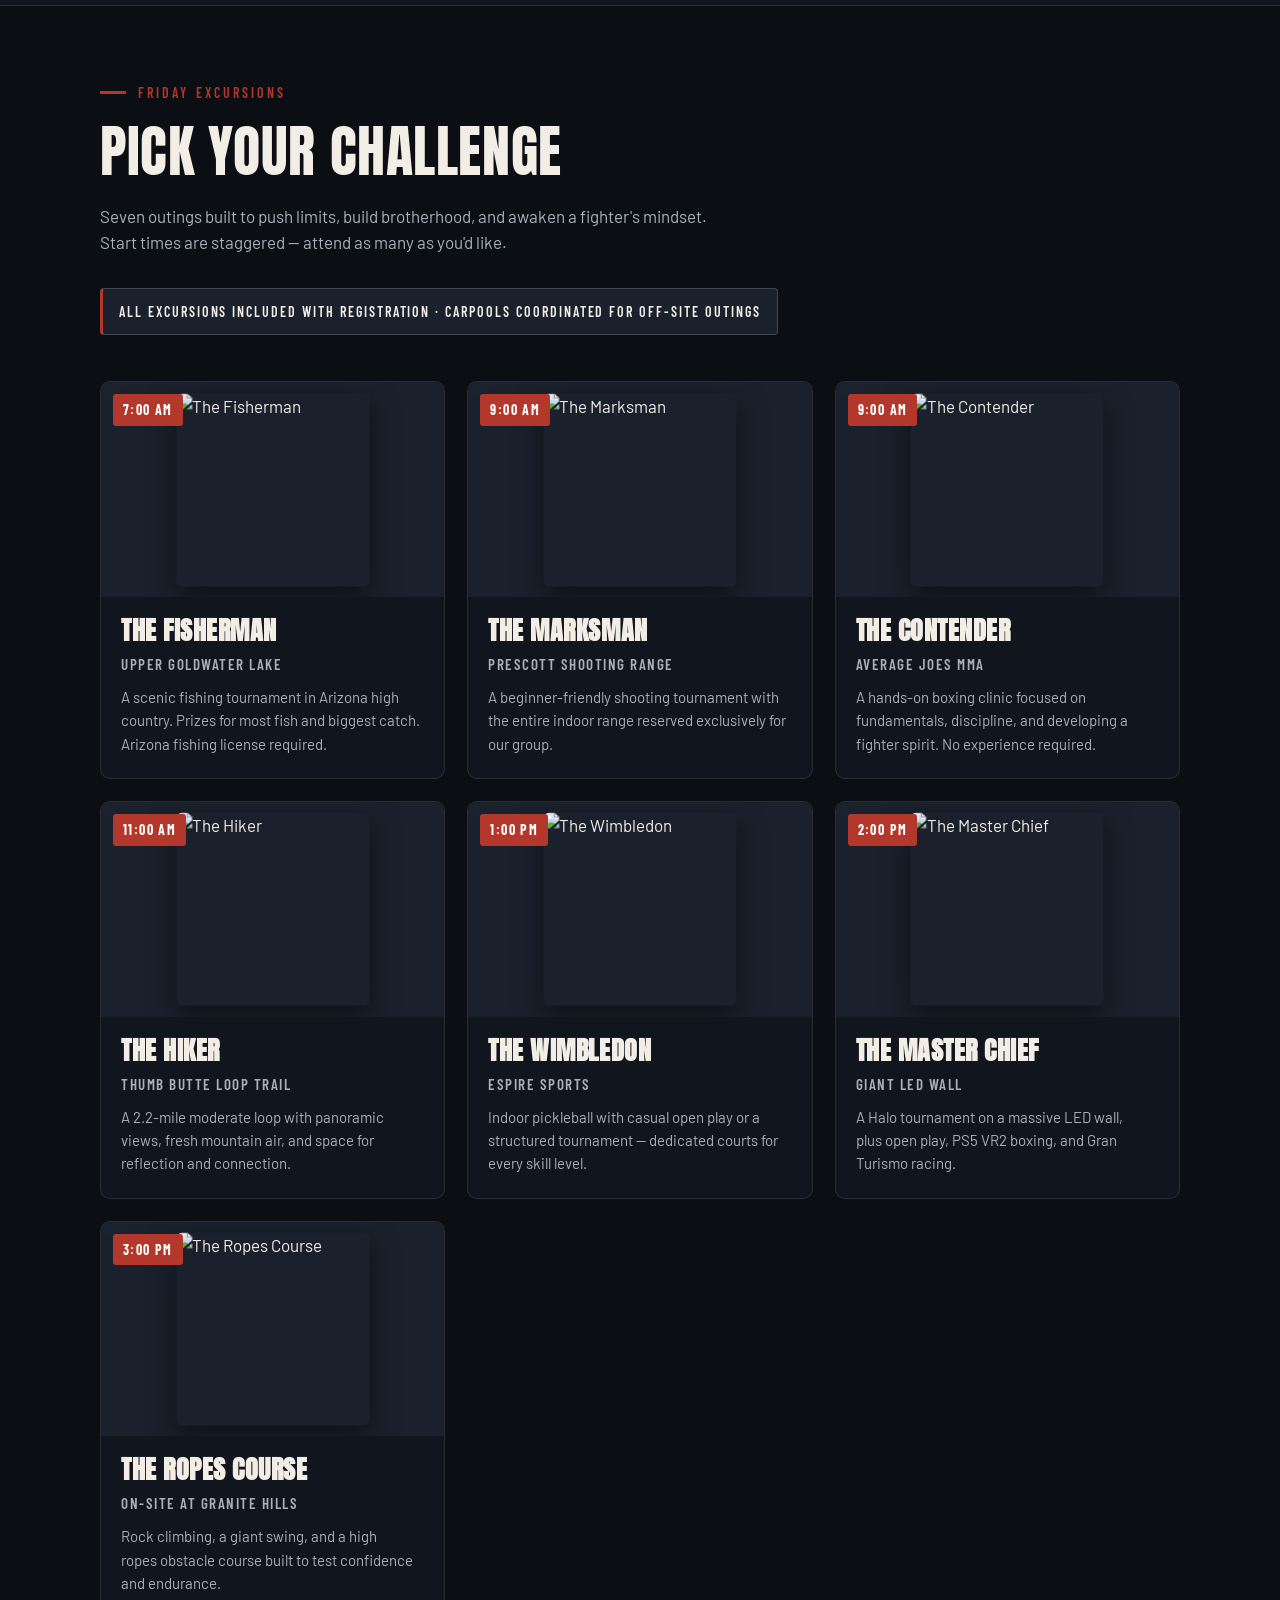
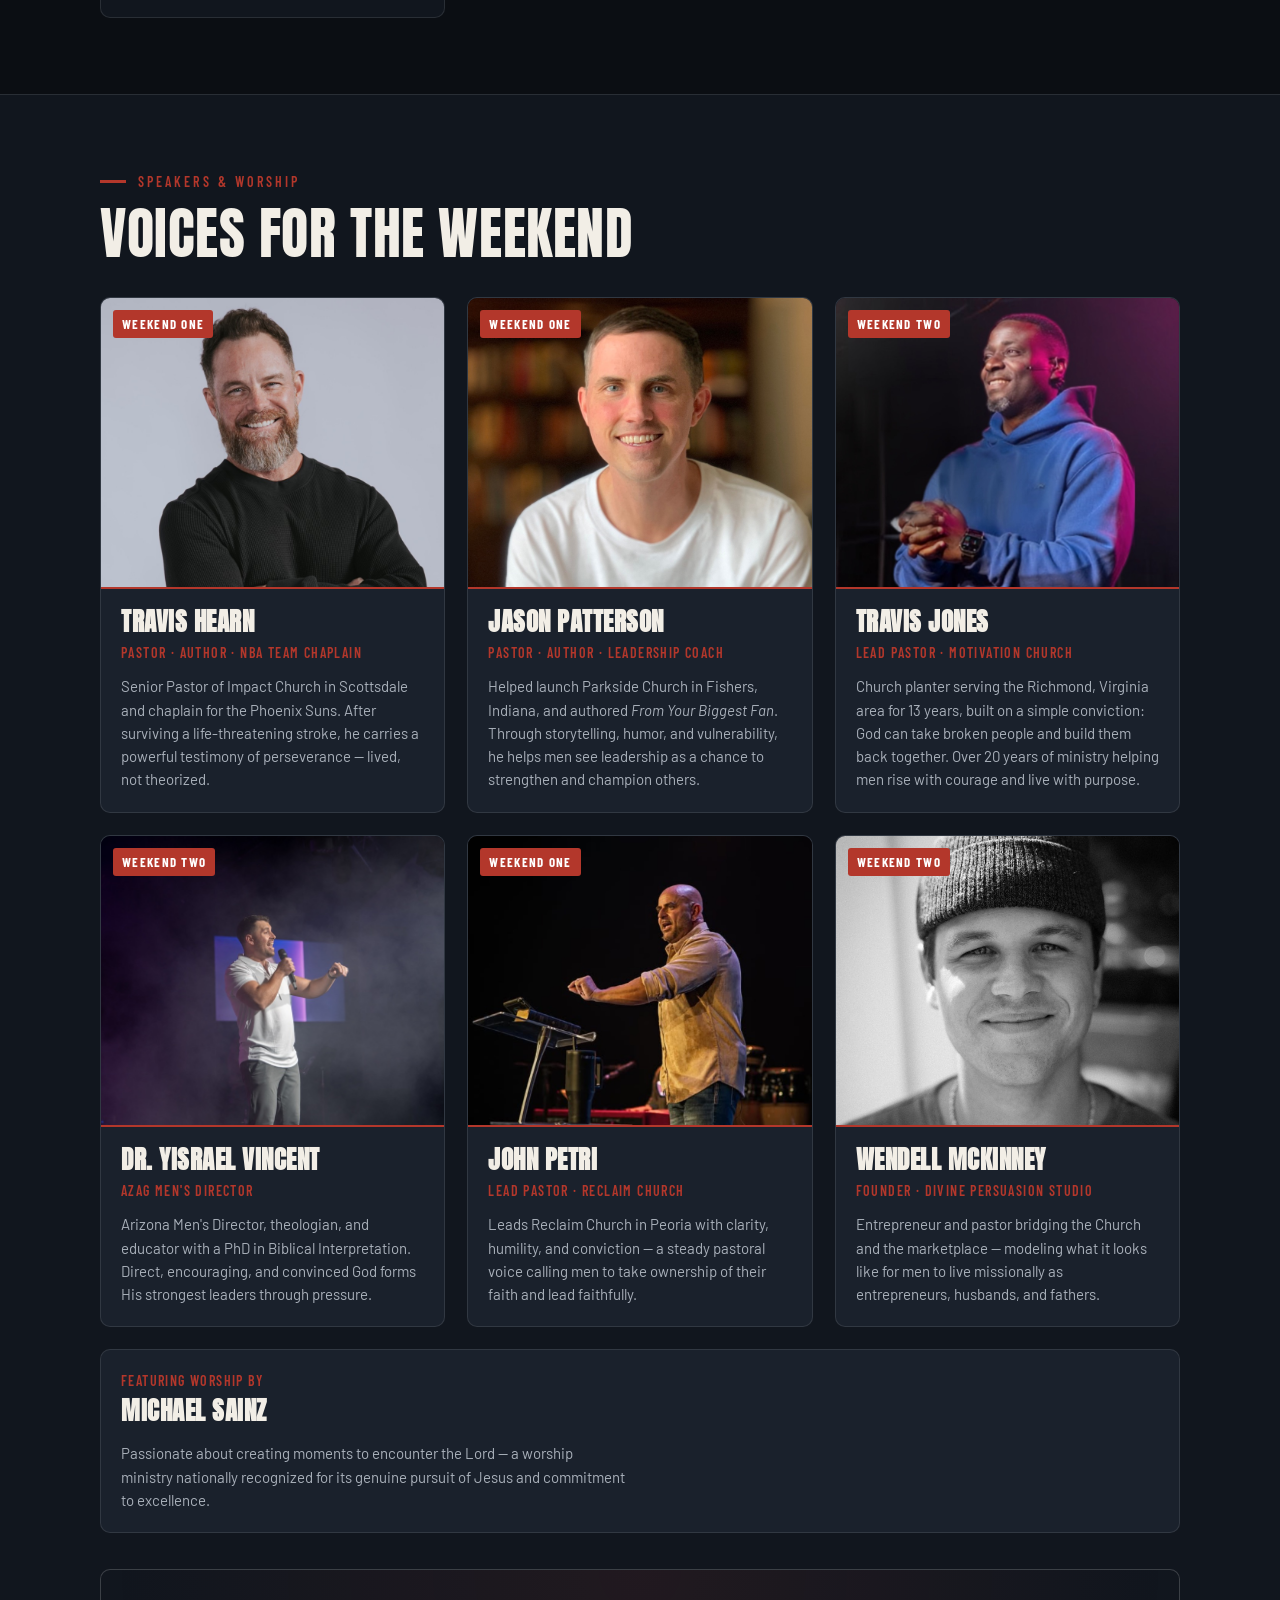
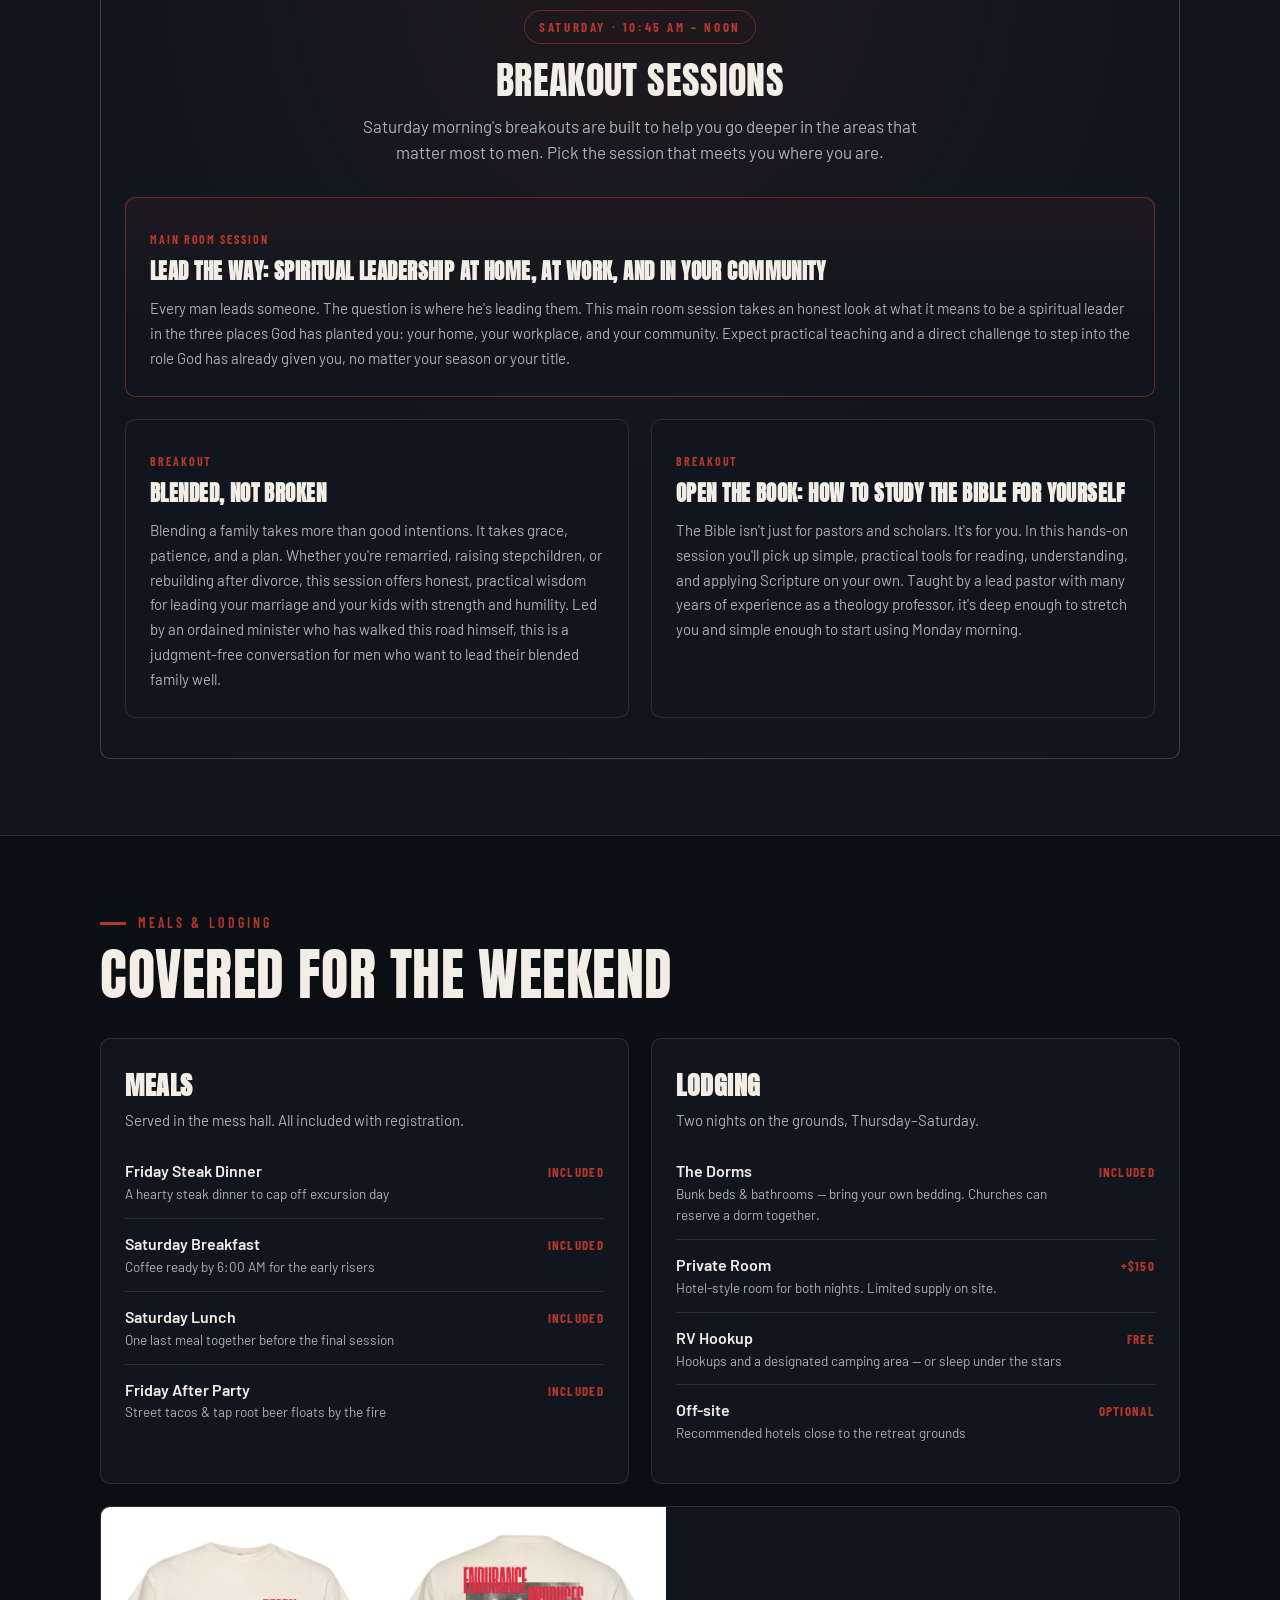
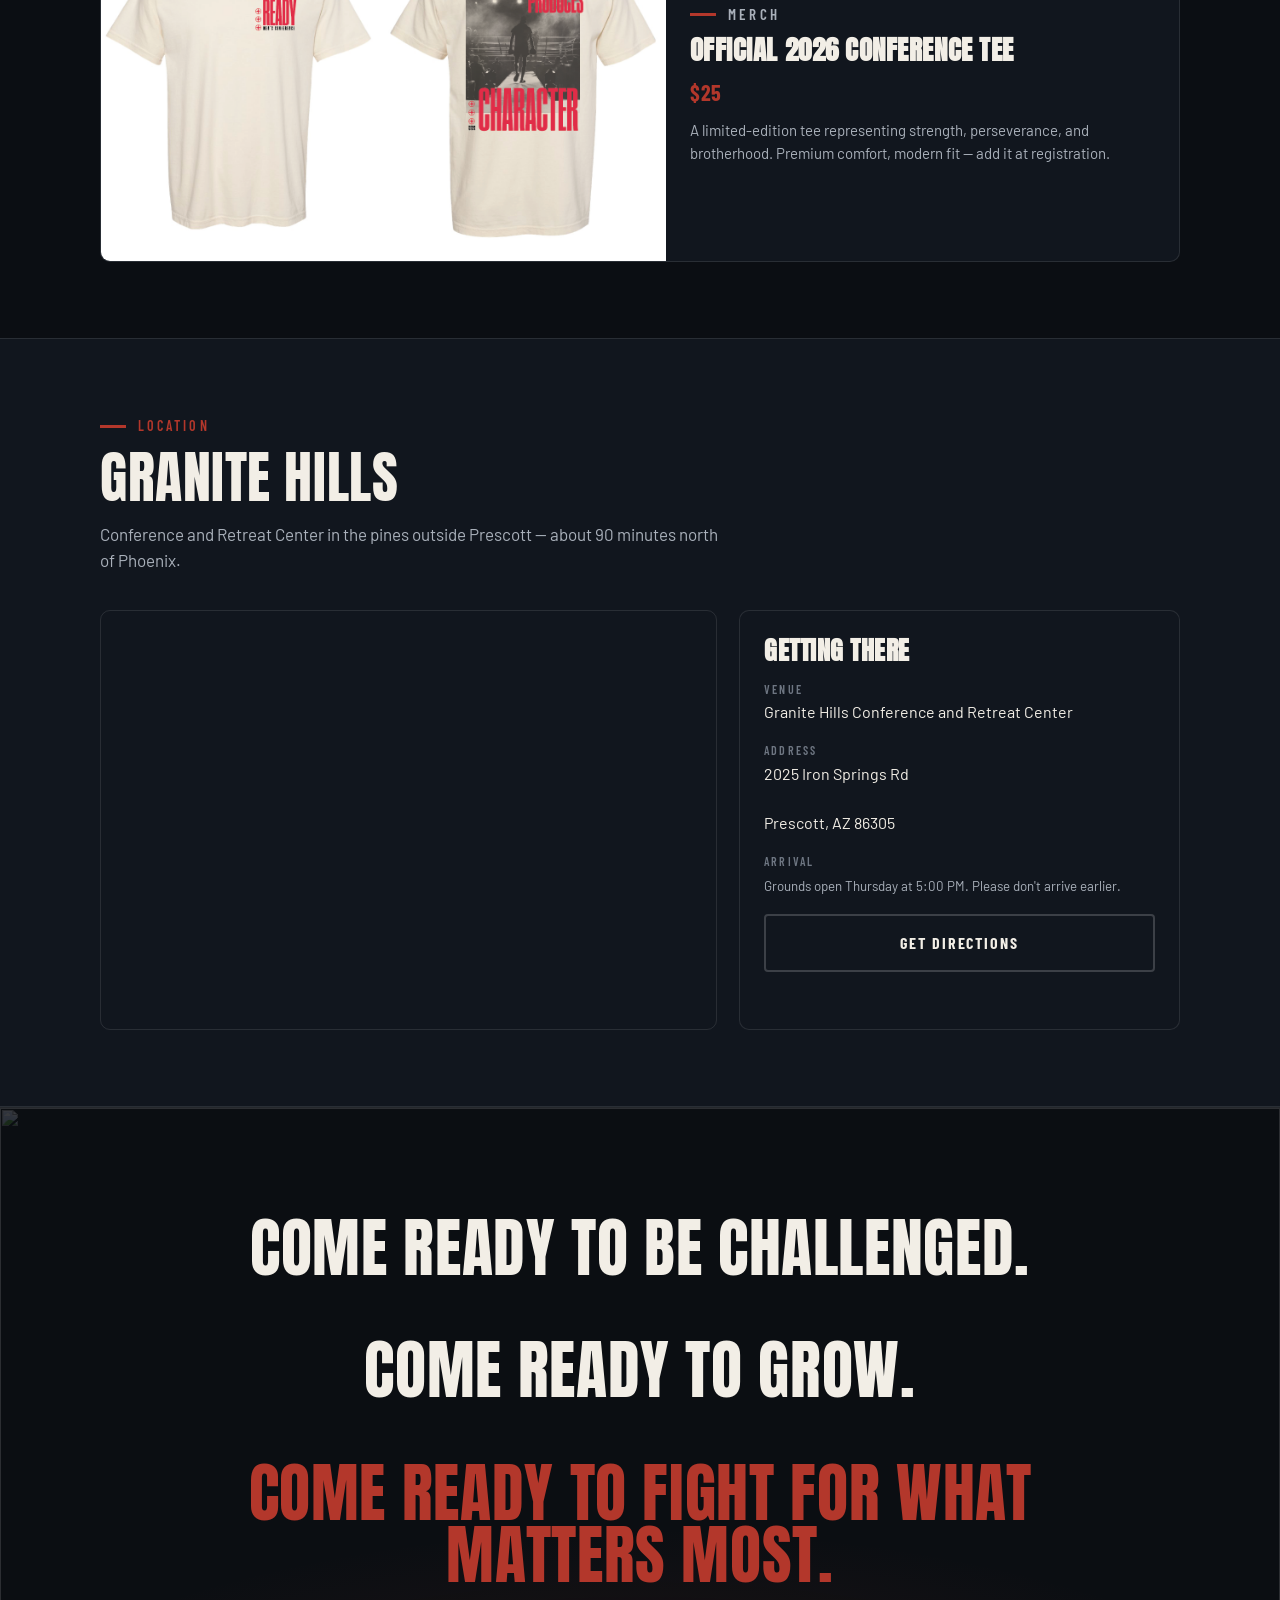
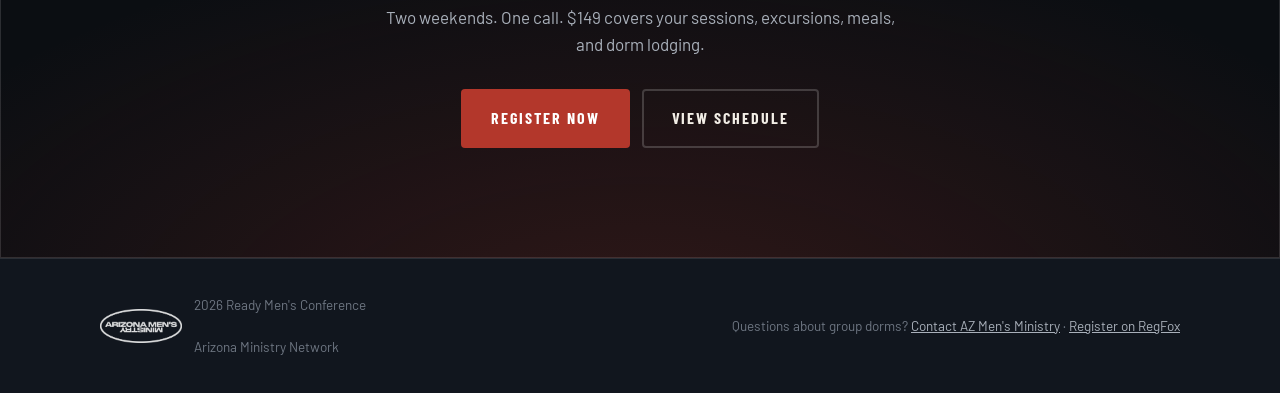
==== commit df1028e4: "Add 2026 breakout session lineup to site" ====
--- a/index.html
+++ b/index.html
@@ -230,7 +230,7 @@
         <span class="sched-time">10:45 AM – Noon</span>
         <div>
           <h3>Breakout Sessions</h3>
-          <p>Go deeper in the areas that matter most — practical insight, spiritual encouragement, and real conversation. Topics announced soon.</p>
+          <p>Go deeper in the areas that matter most. Choose from three sessions: Lead the Way (main room), Blended, Not Broken, or Open the Book. See the Breakouts section for details.</p>
         </div>
       </div>
       <div class="sched-row">
@@ -440,9 +440,26 @@
 
     <!-- breakouts -->
     <div class="breakouts reveal" id="breakouts" data-screen-label="Breakouts">
-      <span class="coming">Topics announced soon</span>
+      <span class="coming">Saturday · 10:45 AM – Noon</span>
       <h3 class="display">Breakout Sessions</h3>
-      <p>Saturday morning's breakouts are built to help you go deeper in the areas that matter most to men — practical insight, spiritual encouragement, and real conversation. The full lineup of topics drops closer to the conference.</p>
+      <p>Saturday morning's breakouts are built to help you go deeper in the areas that matter most to men. Pick the session that meets you where you are.</p>
+      <div class="bo-grid">
+        <article class="bo-card bo-main">
+          <span class="bo-tag">Main Room Session</span>
+          <h4>Lead the Way: Spiritual Leadership at Home, at Work, and in Your Community</h4>
+          <p>Every man leads someone. The question is where he's leading them. This main room session takes an honest look at what it means to be a spiritual leader in the three places God has planted you: your home, your workplace, and your community. Expect practical teaching and a direct challenge to step into the role God has already given you, no matter your season or your title.</p>
+        </article>
+        <article class="bo-card">
+          <span class="bo-tag">Breakout</span>
+          <h4>Blended, Not Broken</h4>
+          <p>Blending a family takes more than good intentions. It takes grace, patience, and a plan. Whether you're remarried, raising stepchildren, or rebuilding after divorce, this session offers honest, practical wisdom for leading your marriage and your kids with strength and humility. Led by an ordained minister who has walked this road himself, this is a judgment-free conversation for men who want to lead their blended family well.</p>
+        </article>
+        <article class="bo-card">
+          <span class="bo-tag">Breakout</span>
+          <h4>Open the Book: How to Study the Bible for Yourself</h4>
+          <p>The Bible isn't just for pastors and scholars. It's for you. In this hands-on session you'll pick up simple, practical tools for reading, understanding, and applying Scripture on your own. Taught by a lead pastor with many years of experience as a theology professor, it's deep enough to stretch you and simple enough to start using Monday morning.</p>
+        </article>
+      </div>
     </div>
   </section>
 </div>
--- a/ready.css
+++ b/ready.css
@@ -783,6 +783,53 @@
   padding: 6px 14px;
   border-radius: 999px;
   margin-bottom: 18px;
+}
+.breakouts { border-style: solid; }
+.bo-grid {
+  display: grid;
+  gap: 22px;
+  margin-top: 32px;
+  text-align: left;
+}
+.bo-card {
+  background: var(--bg-2);
+  border: 1px solid var(--line);
+  border-radius: var(--radius);
+  padding: 26px 24px;
+}
+.bo-card.bo-main {
+  border-color: color-mix(in srgb, var(--accent), transparent 45%);
+  background:
+    linear-gradient(180deg, color-mix(in srgb, var(--accent), transparent 92%), transparent 60%),
+    var(--bg-2);
+}
+.bo-tag {
+  display: inline-block;
+  font-family: var(--font-cond);
+  font-weight: 700;
+  text-transform: uppercase;
+  letter-spacing: 0.16em;
+  font-size: 12px;
+  color: var(--accent);
+  margin-bottom: 10px;
+}
+.bo-card h4 {
+  margin: 0;
+  font-family: var(--font-display);
+  text-transform: uppercase;
+  font-size: 21px;
+  line-height: 1.2;
+  letter-spacing: 0.02em;
+}
+.breakouts .bo-card p {
+  margin: 12px 0 0;
+  max-width: none;
+  font-size: 15px;
+  line-height: 1.65;
+}
+@media (min-width: 900px) {
+  .bo-grid { grid-template-columns: 1fr 1fr; }
+  .bo-card.bo-main { grid-column: 1 / -1; }
 }
 
 /* ---------- meals & lodging ---------- */
